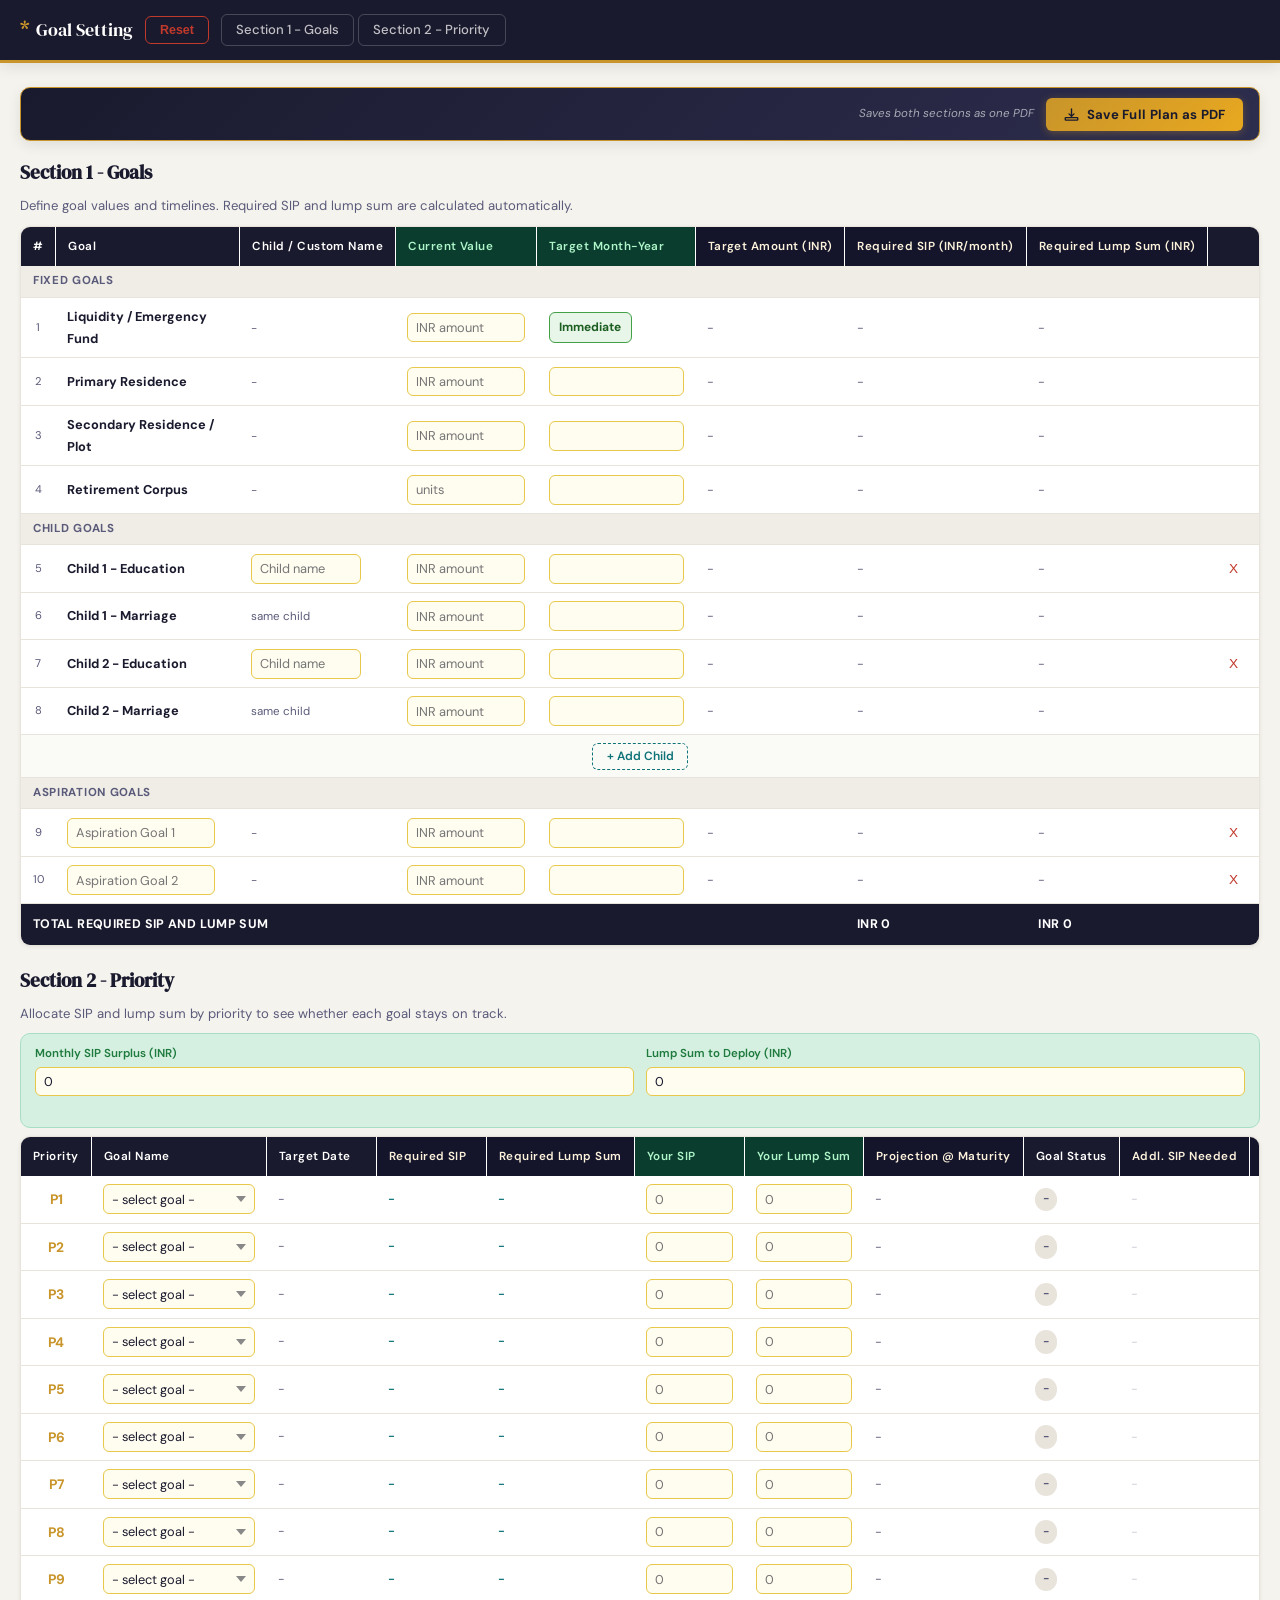
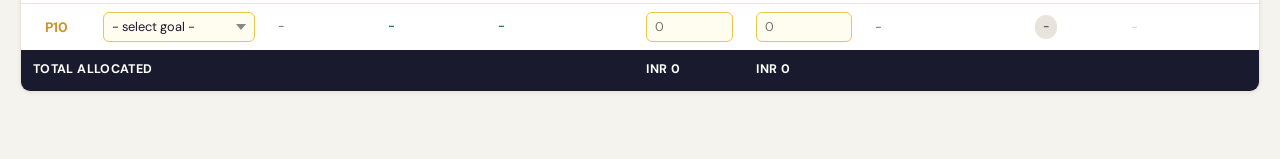
==== index.html @ bda77e6c "combined" ====
﻿<!DOCTYPE html>
<html lang="en">

<head>
    <meta charset="UTF-8" />
    <meta name="viewport" content="width=device-width,initial-scale=1.0,viewport-fit=cover" />
    <title>Goal Setting - Combined</title>
    <link rel="preconnect" href="https://fonts.googleapis.com" />
    <link
        href="https://fonts.googleapis.com/css2?family=DM+Serif+Display:ital@0;1&family=DM+Sans:opsz,wght@9..40,300;9..40,400;9..40,500;9..40,600&display=swap"
        rel="stylesheet" />
    <style>
        *,
        *::before,
        *::after {
            box-sizing: border-box;
            margin: 0;
            padding: 0
        }

        :root {
            --ink: #1a1a2e;
            --ink-lt: #5a5a7a;
            --paper: #f5f3ee;
            --cream: #e8e4db;
            --gold: #c9952a;
            --gold-lt: #fdf3dc;
            --teal: #0d7377;
            --teal-lt: #d0eced;
            --rose: #c0392b;
            --rose-lt: #fde8e6;
            --green: #1e7a3d;
            --green-lt: #d5f0e1;
            --amber: #b8760a;
            --amber-lt: #fef0dc;
            --yin: #fffcf0;
            --ybd: #e8c84a;
            --r: 6px;
            --rm: 10px;
            --s1: 0 1px 4px rgba(0, 0, 0, .07);
            --s2: 0 4px 14px rgba(0, 0, 0, .09);
            --s3: 0 8px 28px rgba(0, 0, 0, .12);
            --fd: 'DM Serif Display', Georgia, serif;
            --fb: 'DM Sans', system-ui, sans-serif;
            --tr: .16s ease;
            --hdr-h: 60px;
            --safe-bottom: env(safe-area-inset-bottom, 0px);
        }

        html {
            font-size: 16px;
            scroll-behavior: smooth;
            -webkit-text-size-adjust: 100%
        }

        body {
            font-family: var(--fb);
            background: var(--paper);
            color: var(--ink);
            min-height: 100vh;
            line-height: 1.6;
            overflow-x: hidden
        }

        .hdr {
            position: sticky;
            top: 0;
            z-index: 200;
            background: var(--ink);
            border-bottom: 3px solid var(--gold);
            box-shadow: var(--s2)
        }

        .hdr-in {
            max-width: 1400px;
            margin: 0 auto;
            padding: 0 1.25rem;
            display: flex;
            align-items: center;
            gap: .75rem;
            min-height: var(--hdr-h);
            flex-wrap: nowrap
        }

        .logo {
            display: flex;
            align-items: center;
            gap: .4rem;
            color: #fff;
            font-family: var(--fd);
            font-size: 1.1rem;
            white-space: nowrap;
            flex-shrink: 0
        }

        .logo-ic {
            color: var(--gold);
            font-size: 1.4rem
        }

        .hdr-top {
            display: contents
        }

        .tab-nav {
            display: flex;
            gap: .22rem;
            flex: 1;
            min-width: 0
        }

        .tbtn {
            background: transparent;
            border: 1.5px solid rgba(255, 255, 255, .2);
            color: rgba(255, 255, 255, .72);
            padding: .38rem .9rem;
            border-radius: var(--r);
            cursor: pointer;
            font-family: var(--fb);
            font-size: .82rem;
            font-weight: 500;
            transition: var(--tr);
            white-space: nowrap;
            line-height: 1.3;
            text-decoration: none;
            display: inline-block
        }

        .tbtn:hover {
            background: rgba(255, 255, 255, .1);
            color: #fff
        }

        .rst-btn {
            background: transparent;
            border: 1.5px solid var(--rose);
            color: var(--rose);
            padding: .36rem .85rem;
            border-radius: var(--r);
            cursor: pointer;
            font-size: .78rem;
            font-weight: 600;
            transition: var(--tr);
            white-space: nowrap;
            flex-shrink: 0;
            margin-left: auto
        }

        .rst-btn:hover {
            background: var(--rose);
            color: #fff
        }

        .main {
            max-width: 1400px;
            margin: 0 auto;
            padding: 1.5rem 1.25rem calc(3rem + var(--safe-bottom))
        }

        .pdf-bar {
            display: flex;
            align-items: center;
            justify-content: flex-end;
            gap: .75rem;
            padding: .6rem 1rem;
            margin-bottom: 1rem;
            background: linear-gradient(135deg, #1a1a2e 0%, #2d2d4e 100%);
            border-radius: var(--rm);
            border: 1.5px solid var(--gold);
            box-shadow: var(--s2)
        }

        .pdf-tip {
            font-size: .72rem;
            color: rgba(255, 255, 255, .6);
            font-style: italic
        }

        .pdf-btn {
            display: inline-flex;
            align-items: center;
            gap: .5rem;
            background: linear-gradient(135deg, var(--gold) 0%, #e8a820 100%);
            color: var(--ink);
            border: none;
            border-radius: var(--r);
            padding: .5rem 1.1rem;
            font-family: var(--fb);
            font-size: .82rem;
            font-weight: 700;
            cursor: pointer;
            transition: all var(--tr);
            box-shadow: 0 2px 8px rgba(201, 149, 42, .35);
            letter-spacing: .02em;
            white-space: nowrap
        }

        .pdf-btn:hover {
            background: linear-gradient(135deg, #e8a820 0%, var(--gold) 100%);
            box-shadow: 0 4px 14px rgba(201, 149, 42, .5);
            transform: translateY(-1px)
        }

        .pdf-btn:active {
            transform: translateY(0);
            box-shadow: 0 2px 6px rgba(201, 149, 42, .3)
        }

        .pdf-btn svg {
            width: 15px;
            height: 15px;
            flex-shrink: 0
        }

        .section-card {
            margin-bottom: 1.2rem
        }

        .section-title {
            font-family: var(--fd);
            font-size: 1.2rem;
            color: var(--ink);
            margin-bottom: .45rem
        }

        .section-sub {
            font-size: .82rem;
            color: var(--ink-lt);
            margin-bottom: .6rem
        }

        .tscroll-goals,
        .tscroll-pri {
            overflow-x: auto;
            border-radius: var(--rm);
            border: 1.5px solid var(--cream);
            box-shadow: var(--s1);
            background: #fff;
            margin-bottom: .6rem;
            -webkit-overflow-scrolling: touch
        }

        .tscroll-goals {
            display: flex;
            flex-direction: column;
            overflow-y: auto;
            max-height: calc(100vh - var(--hdr-h) - 120px)
        }

        .tscroll-goals table {
            flex: 1
        }

        .tscroll-goals tfoot {
            position: sticky;
            bottom: 0;
            z-index: 9;
            background: var(--ink) !important
        }

        table {
            width: 100%;
            border-collapse: collapse;
            font-size: .82rem
        }

        .goals-tbl {
            min-width: 900px
        }

        .pri-tbl {
            min-width: 1050px
        }

        thead th {
            background: var(--ink);
            color: #fff;
            padding: .65rem .75rem;
            text-align: left;
            font-weight: 600;
            font-size: .73rem;
            letter-spacing: .04em;
            white-space: nowrap;
            border-right: 1px solid rgba(255, 255, 255, .1);
            position: sticky;
            top: 0;
            z-index: 10
        }

        thead th:last-child {
            border-right: none
        }

        thead th.th-calc {
            background: #14142a;
            color: #fdf3dc
        }

        thead th.th-user {
            background: #0a3d2e;
            color: #aef5c9
        }

        tbody tr {
            border-bottom: 1px solid var(--cream);
            transition: background var(--tr)
        }

        tbody tr:hover {
            background: #fafaf7
        }

        tbody tr:last-child {
            border-bottom: none
        }

        tbody td {
            padding: .52rem .72rem;
            vertical-align: middle
        }

        .tot-row {
            background: var(--ink) !important
        }

        .tot-row td {
            color: #fff !important;
            font-weight: 700;
            font-size: .78rem;
            letter-spacing: .03em;
            padding: .65rem .75rem
        }

        .tot-val {
            color: var(--gold) !important;
            font-size: .88rem
        }

        .grp-row td {
            background: #f0ede6;
            font-size: .72rem;
            font-weight: 700;
            color: var(--ink-lt);
            letter-spacing: .06em;
            text-transform: uppercase;
            padding: .38rem .75rem;
            border-bottom: 1px solid var(--cream)
        }

        .add-row-cell {
            text-align: center;
            padding: .45rem .75rem !important;
            background: #fafaf7
        }

        .add-row-btn {
            background: transparent;
            border: 1.5px dashed var(--teal);
            color: var(--teal);
            padding: .28rem .85rem;
            border-radius: var(--r);
            cursor: pointer;
            font-family: var(--fb);
            font-size: .75rem;
            font-weight: 600;
            transition: var(--tr);
            white-space: nowrap
        }

        .add-row-btn:hover {
            background: var(--teal-lt);
            border-style: solid
        }

        .del-btn {
            background: transparent;
            border: none;
            color: var(--rose);
            cursor: pointer;
            font-size: .85rem;
            padding: .18rem .35rem;
            border-radius: 3px;
            transition: var(--tr);
            line-height: 1;
            min-width: 28px;
            min-height: 28px;
            display: inline-flex;
            align-items: center;
            justify-content: center
        }

        .del-btn:hover {
            background: var(--rose-lt)
        }

        .ti {
            border: 1.5px solid var(--ybd);
            background: var(--yin);
            border-radius: var(--r);
            padding: .34rem .5rem;
            font-family: var(--fb);
            font-size: .8rem;
            color: var(--ink);
            width: 100%;
            transition: border-color var(--tr);
            display: block;
            -webkit-appearance: none;
            appearance: none
        }

        .ti:focus {
            outline: none;
            border-color: var(--gold);
            box-shadow: 0 0 0 2px rgba(201, 149, 42, .18)
        }

        select.ti {
            cursor: pointer;
            background-image: url("data:image/svg+xml,%3Csvg xmlns='http://www.w3.org/2000/svg' width='10' height='6'%3E%3Cpath d='M0 0l5 6 5-6z' fill='%23888'/%3E%3C/svg%3E");
            background-repeat: no-repeat;
            background-position: right 8px center;
            padding-right: 22px
        }

        .ti.no-surplus {
            border-color: #e07030 !important;
            background: #fff7f0 !important
        }

        .cv {
            font-weight: 700;
            color: var(--teal);
            font-size: .84rem
        }

        .cv small {
            color: var(--ink-lt);
            font-weight: 400;
            font-size: .7rem;
            display: block
        }

        .cz {
            color: var(--ink-lt);
            font-size: .78rem
        }

        .cv-hint {
            font-size: .71rem;
            color: var(--teal);
            font-weight: 600;
            display: block;
            margin-top: .18rem;
            line-height: 1.3
        }

        .warn-cell {
            color: var(--amber);
            font-size: .73rem;
            font-style: italic
        }

        .bdg {
            display: inline-flex;
            align-items: center;
            padding: .18rem .5rem;
            border-radius: 999px;
            font-size: .7rem;
            font-weight: 700;
            white-space: nowrap
        }

        .bdg-on {
            background: var(--green-lt);
            color: var(--green)
        }

        .bdg-off {
            background: var(--amber-lt);
            color: var(--amber)
        }

        .bdg-na {
            background: var(--cream);
            color: var(--ink-lt)
        }

        .surp {
            display: flex;
            flex-direction: row;
            flex-wrap: nowrap;
            gap: .75rem;
            padding: .65rem .9rem;
            background: var(--green-lt);
            border-radius: var(--rm);
            border: 1.5px solid #a8dfc4;
            align-items: flex-end;
            margin-bottom: .5rem;
            width: 100%
        }

        .surp-it {
            display: flex;
            flex-direction: column;
            gap: .22rem;
            flex: 1;
            min-width: 0
        }

        .surp-it label {
            font-size: .72rem;
            font-weight: 600;
            color: var(--green);
            white-space: nowrap;
            overflow: hidden;
            text-overflow: ellipsis
        }

        .surp-it .si {
            border: 1.5px solid var(--ybd);
            background: var(--yin);
            border-radius: var(--r);
            padding: .32rem .48rem;
            font-family: var(--fb);
            font-size: .8rem;
            color: var(--ink);
            width: 100%;
            transition: border-color var(--tr)
        }

        .surp-it .si:focus {
            outline: none;
            border-color: var(--gold);
            box-shadow: 0 0 0 2px rgba(201, 149, 42, .18)
        }

        .surp-words {
            font-size: .68rem;
            color: var(--teal);
            font-weight: 600;
            margin-top: .15rem;
            min-height: .9rem;
            line-height: 1.3
        }

        .surp-warning {
            display: none;
            padding: .65rem 1rem;
            border-radius: var(--r);
            font-size: .78rem;
            font-weight: 500;
            margin-top: .5rem;
            margin-bottom: .5rem;
            line-height: 1.6;
            border: 1.5px solid
        }

        .surp-warning.visible {
            display: flex;
            align-items: flex-start;
            gap: .6rem
        }

        .surp-warning .warn-icon {
            font-size: 1.05rem;
            flex-shrink: 0;
            margin-top: .1rem
        }

        .surp-warning .warn-lines {
            display: flex;
            flex-direction: column;
            gap: .18rem
        }

        .scroll-hint {
            display: none;
            font-size: .7rem;
            color: var(--ink-lt);
            text-align: right;
            margin-bottom: .25rem;
            padding-right: .25rem
        }

        .mobile-cards {
            display: none;
            margin-top: .5rem
        }

        .mc {
            background: #fff;
            border: 1.5px solid var(--cream);
            border-radius: var(--rm);
            margin-bottom: .65rem;
            overflow: hidden;
            box-shadow: var(--s1)
        }

        .mc-hdr {
            background: var(--ink);
            color: #fff;
            padding: .45rem .75rem;
            display: flex;
            align-items: center;
            justify-content: space-between;
            gap: .5rem
        }

        .mc-p {
            color: var(--gold);
            font-weight: 700;
            font-size: .82rem
        }

        .mc-goal {
            font-size: .78rem;
            font-weight: 500;
            flex: 1;
            white-space: nowrap;
            overflow: hidden;
            text-overflow: ellipsis
        }

        .mc-body {
            padding: .55rem .75rem;
            display: grid;
            grid-template-columns: 1fr 1fr;
            gap: .3rem .5rem
        }

        .mc-label {
            font-size: .65rem;
            color: var(--ink-lt);
            font-weight: 600;
            text-transform: uppercase;
            letter-spacing: .04em;
            align-self: center
        }

        .mc-val {
            font-size: .75rem;
            color: var(--ink);
            font-weight: 500;
            align-self: center
        }

        .mc-val.teal {
            color: var(--teal);
            font-weight: 700
        }

        .mc-val.rose {
            color: var(--rose);
            font-weight: 700
        }

        .mc-sel {
            width: 100%;
            grid-column: 1/-1;
            margin-bottom: .2rem
        }

        .mc-inp-row {
            grid-column: 1/-1;
            display: grid;
            grid-template-columns: 1fr 1fr;
            gap: .4rem;
            margin: .2rem 0
        }

        .mc-inp-label {
            font-size: .65rem;
            color: var(--green);
            font-weight: 700;
            margin-bottom: .15rem
        }

        .toast {
            position: fixed;
            bottom: calc(1.5rem + var(--safe-bottom));
            left: 50%;
            transform: translateX(-50%) translateY(80px);
            background: var(--ink);
            color: #fff;
            padding: .62rem 1.4rem;
            border-radius: 999px;
            font-size: .8rem;
            font-weight: 500;
            opacity: 0;
            transition: all .3s cubic-bezier(.34, 1.56, .64, 1);
            z-index: 9999;
            white-space: nowrap;
            box-shadow: var(--s3);
            pointer-events: none;
            max-width: 90vw;
            text-align: center
        }

        .toast.show {
            opacity: 1;
            transform: translateX(-50%) translateY(0)
        }

        @media(max-width:1023px) {
            :root {
                --hdr-h: 56px
            }

            .hdr-in {
                gap: .5rem;
                padding: 0 .9rem
            }

            .tbtn {
                padding: .34rem .65rem;
                font-size: .78rem
            }

            .tscroll-goals {
                max-height: calc(100vh - var(--hdr-h) - 10px)
            }
        }

        @media(max-width:767px) {
            .hdr-in {
                flex-direction: column;
                padding: .5rem .85rem .52rem;
                gap: .38rem;
                align-items: stretch;
                min-height: auto
            }

            .hdr-top {
                display: flex;
                width: 100%;
                align-items: center;
                justify-content: space-between;
                gap: .5rem
            }

            .rst-btn {
                margin-left: 0;
                font-size: .72rem;
                padding: .32rem .7rem
            }

            .logo {
                font-size: 1rem
            }

            .tab-nav {
                width: 100%;
                display: grid;
                grid-template-columns: 1fr 1fr;
                gap: .18rem
            }

            .tbtn {
                text-align: center;
                font-size: .76rem;
                padding: .4rem .3rem;
                width: 100%;
                white-space: normal;
                line-height: 1.2
            }

            .main {
                padding: .85rem .65rem calc(2.5rem + var(--safe-bottom))
            }

            .scroll-hint {
                display: block
            }

            table {
                font-size: .74rem
            }

            thead th {
                padding: .48rem .42rem;
                font-size: .65rem
            }

            tbody td {
                padding: .42rem .44rem
            }

            .ti {
                font-size: .74rem;
                padding: .3rem .4rem
            }

            .tot-row td {
                font-size: .72rem;
                padding: .55rem .44rem
            }

            .pdf-bar {
                flex-direction: column;
                align-items: flex-start;
                gap: .4rem
            }

            .pdf-btn {
                width: 100%;
                justify-content: center
            }

            .surp {
                gap: .5rem;
                padding: .5rem .65rem
            }

            .surp-it label {
                font-size: .65rem
            }

            .surp-it .si {
                font-size: .75rem;
                padding: .28rem .4rem
            }

            .tscroll-pri {
                display: none
            }

            .mobile-cards {
                display: block
            }
        }

        @media(max-width:480px) {
            .tbtn {
                font-size: .7rem;
                padding: .38rem .2rem
            }

            .logo {
                font-size: .92rem
            }

            .logo-ic {
                font-size: 1.2rem
            }
        }

        @media print {
            @page {
                size: A3 landscape;
                margin: 8mm 6mm
            }

            .hdr,
            .pdf-bar,
            .rst-btn,
            .scroll-hint,
            .add-row-cell,
            .del-btn,
            .mobile-cards {
                display: none !important
            }

            body {
                background: #fff !important;
                font-size: 8pt;
                -webkit-print-color-adjust: exact;
                print-color-adjust: exact
            }

            .main {
                padding: 0;
                max-width: none
            }

            .section-card {
                break-inside: avoid-page;
                margin-bottom: 5mm
            }

            .tscroll-goals,
            .tscroll-pri {
                overflow: visible !important;
                max-height: none !important;
                border: 1pt solid #e8e4db !important;
                border-radius: 4pt !important;
                box-shadow: none !important
            }

            table {
                font-size: 7.5pt;
                width: 100%;
                border-collapse: collapse
            }

            .goals-tbl,
            .pri-tbl {
                min-width: 0 !important;
                width: 100%
            }

            thead th {
                background: #1a1a2e !important;
                color: #fff !important;
                padding: 2.5mm 2mm;
                font-size: 6.5pt;
                letter-spacing: .03em;
                white-space: normal;
                word-break: break-word;
                border-right: .5pt solid rgba(255, 255, 255, .15) !important
            }

            thead th.th-calc {
                background: #14142a !important;
                color: #fdf3dc !important
            }

            thead th.th-user {
                background: #0a3d2e !important;
                color: #aef5c9 !important
            }

            tbody td {
                padding: 2mm 2mm;
                font-size: 7.5pt
            }

            .tot-row td {
                background: #1a1a2e !important;
                color: #fff !important;
                font-weight: 700;
                font-size: 7.5pt;
                padding: 2.5mm 2mm
            }

            .tot-val {
                color: #c9952a !important;
                font-size: 8pt !important
            }

            .ti,
            .si {
                border: none !important;
                background: transparent !important;
                padding: 0 !important;
                font-size: 7.5pt !important;
                width: auto !important;
                max-width: none !important;
                box-shadow: none !important;
                -webkit-appearance: none !important;
                appearance: none !important;
                background-image: none !important
            }

            .grp-row td {
                background: #f0ede6 !important;
                font-size: 7pt;
                font-weight: 700;
                color: #5a5a7a !important;
                letter-spacing: .05em;
                text-transform: uppercase;
                padding: 2mm 2mm
            }

            .surp {
                display: flex !important;
                gap: 8mm;
                padding: 3mm 4mm;
                margin-bottom: 4mm;
                background: #d5f0e1 !important;
                border: 1pt solid #a8dfc4 !important;
                border-radius: 4pt
            }

            .surp-it .si {
                border: 1pt solid #e8c84a !important;
                background: #fffcf0 !important;
                border-radius: 3pt;
                padding: 1.5mm 2mm !important
            }

            .surp-warning {
                display: none !important
            }

            .imm-unlock {
                display: none !important
            }

            thead {
                display: table-header-group
            }

            tfoot {
                display: table-footer-group
            }
        }

        @media print {
            .tscroll-pri {
                display: block !important
            }

            .mobile-cards {
                display: none !important
            }
        }
    </style>
</head>

<body>
    <header class="hdr">
        <div class="hdr-in">
            <div class="hdr-top">
                <div class="logo"><span class="logo-ic">*</span><span>Goal Setting</span></div><button class="rst-btn"
                    id="resetBtn">Reset</button>
            </div>
            <nav class="tab-nav"><a class="tbtn" href="#section1">Section 1 - Goals</a><a class="tbtn"
                    href="#section2">Section 2 - Priority</a></nav>
        </div>
    </header>
    <main class="main">
        <div class="pdf-bar"><span class="pdf-tip">Saves both sections as one PDF</span><button class="pdf-btn"
                id="savePdfBtn"><svg viewBox="0 0 24 24" fill="none" stroke="currentColor" stroke-width="2.2"
                    stroke-linecap="round" stroke-linejoin="round">
                    <path d="M12 15V3m0 12-4-4m4 4 4-4" />
                    <rect x="2" y="17" width="20" height="4" rx="1" />
                </svg>Save Full Plan as PDF</button></div>
        <section id="section1" class="section-card">
            <h2 class="section-title">Section 1 - Goals</h2>
            <p class="section-sub">Define goal values and timelines. Required SIP and lump sum are calculated
                automatically.</p>
            <p class="scroll-hint">Scroll horizontally for full table</p>
            <div class="tscroll-goals">
                <table class="goals-tbl">
                    <thead>
                        <tr>
                            <th style="width:28px">#</th>
                            <th>Goal</th>
                            <th style="min-width:110px">Child / Custom Name</th>
                            <th class="th-user" style="min-width:130px">Current Value</th>
                            <th class="th-user" style="min-width:135px">Target Month-Year</th>
                            <th class="th-calc">Target Amount (INR)</th>
                            <th class="th-calc">Required SIP (INR/month)</th>
                            <th class="th-calc">Required Lump Sum (INR)</th>
                            <th style="width:36px"></th>
                        </tr>
                    </thead>
                    <tbody id="goalsBody"></tbody>
                    <tfoot>
                        <tr class="tot-row">
                            <td colspan="5">TOTAL REQUIRED SIP AND LUMP SUM</td>
                            <td></td>
                            <td id="totalSIP" class="tot-val">INR 0</td>
                            <td id="totalLM" class="tot-val">INR 0</td>
                            <td></td>
                        </tr>
                    </tfoot>
                </table>
            </div>
        </section>
        <section id="section2" class="section-card">
            <h2 class="section-title">Section 2 - Priority</h2>
            <p class="section-sub">Allocate SIP and lump sum by priority to see whether each goal stays on track.</p>
            <div class="surp">
                <div class="surp-it"><label>Monthly SIP Surplus (INR)</label><input type="number" id="sipSurplus"
                        class="si" value="0" min="0" step="any" inputmode="numeric" placeholder="0" />
                    <div class="surp-words" id="sipWords"></div>
                </div>
                <div class="surp-it"><label>Lump Sum to Deploy (INR)</label><input type="number" id="lmSurplus"
                        class="si" value="0" min="0" step="any" inputmode="numeric" placeholder="0" />
                    <div class="surp-words" id="lmWords"></div>
                </div>
            </div>
            <div class="surp-warning" id="surpWarning"><span class="warn-icon" id="surpWarnIcon">!</span>
                <div class="warn-lines" id="surpWarningText"></div>
            </div>
            <p class="scroll-hint">Scroll horizontally for full table</p>
            <div class="tscroll-pri">
                <table class="pri-tbl">
                    <thead>
                        <tr>
                            <th style="width:60px;text-align:center">Priority</th>
                            <th style="min-width:175px">Goal Name</th>
                            <th style="min-width:110px">Target Date</th>
                            <th class="th-calc" style="min-width:110px">Required SIP</th>
                            <th class="th-calc" style="min-width:110px">Required Lump Sum</th>
                            <th class="th-user" style="min-width:110px">Your SIP</th>
                            <th class="th-user" style="min-width:110px">Your Lump Sum</th>
                            <th class="th-calc" style="min-width:140px">Projection @ Maturity</th>
                            <th style="min-width:80px">Goal Status</th>
                            <th class="th-calc" style="min-width:110px">Addl. SIP Needed</th>
                            <th class="th-calc" style="min-width:110px">Addl. Lump Sum Needed</th>
                        </tr>
                    </thead>
                    <tbody id="priorityBody"></tbody>
                    <tfoot>
                        <tr class="tot-row">
                            <td colspan="5">TOTAL ALLOCATED</td>
                            <td id="allocSIP" class="tot-val">INR 0</td>
                            <td id="allocLM" class="tot-val">INR 0</td>
                            <td colspan="4"></td>
                        </tr>
                    </tfoot>
                </table>
            </div>
            <div class="mobile-cards" id="mobileCards"></div>
        </section>
    </main>
    <div class="toast" id="toast"></div>
    <script>
        const DEF_S = { inflation: 6, r1: 5, r2: 8, r3: 9, r4: 11, r5: 10, retMult: 100000, retRate: 6 };
        const FIXED_GOALS = [{ id: 'liquidity', label: 'Liquidity / Emergency Fund', isRet: false }, { id: 'primary', label: 'Primary Residence', isRet: false }, { id: 'secondary', label: 'Secondary Residence / Plot', isRet: false }, { id: 'retirement', label: 'Retirement Corpus', isRet: true }];
        const LS_KEY = 'finsc_v5';
        function defState() { return { s: { ...DEF_S }, fixedGoals: FIXED_GOALS.map((g, i) => ({ val: '', date: i === 0 ? 'Immediate' : '', name: '' })), childGoals: [{ childName: '', eduVal: '', eduDate: '', marryVal: '', marryDate: '' }, { childName: '', eduVal: '', eduDate: '', marryVal: '', marryDate: '' }], aspirationGoals: [{ name: '', val: '', date: '' }, { name: '', val: '', date: '' }, { name: '', val: '', date: '' }], pris: Array.from({ length: 10 }, () => ({ gid: '', sip: '', lm: '' })), sipSurplus: 0, lmSurplus: 0 }; }
        let ST = loadST();
        function loadST() { try { const raw = localStorage.getItem(LS_KEY); if (!raw) return defState(); const sv = JSON.parse(raw); const d = defState(); return { s: { ...d.s, ...(sv.s || {}) }, fixedGoals: d.fixedGoals.map((g, i) => { const merged = { ...g, ...(sv.fixedGoals?.[i] || {}) }; if (i === 0) merged.date = 'Immediate'; return merged; }), childGoals: (sv.childGoals && sv.childGoals.length) ? sv.childGoals.map(c => ({ childName: '', eduVal: '', eduDate: '', marryVal: '', marryDate: '', ...c })) : d.childGoals, aspirationGoals: (sv.aspirationGoals && sv.aspirationGoals.length) ? sv.aspirationGoals.map(a => ({ name: '', val: '', date: '', ...a })) : d.aspirationGoals, pris: sv.pris && sv.pris.length ? sv.pris.map(p => ({ gid: '', sip: '', lm: '', ...p })) : d.pris, sipSurplus: sv.sipSurplus || 0, lmSurplus: sv.lmSurplus || 0 }; } catch { return defState(); } }
        function saveST() { localStorage.setItem(LS_KEY, JSON.stringify(ST)); }
        const ones = ['', 'One', 'Two', 'Three', 'Four', 'Five', 'Six', 'Seven', 'Eight', 'Nine', 'Ten', 'Eleven', 'Twelve', 'Thirteen', 'Fourteen', 'Fifteen', 'Sixteen', 'Seventeen', 'Eighteen', 'Nineteen'];
        const tens = ['', '', 'Twenty', 'Thirty', 'Forty', 'Fifty', 'Sixty', 'Seventy', 'Eighty', 'Ninety'];
        function numToWordsIndian(n) { n = Math.floor(n); if (!n || n < 0) return ''; if (n === 0) return 'Zero'; function below100(num) { if (num < 20) return ones[num]; return tens[Math.floor(num / 10)] + (num % 10 ? ' ' + ones[num % 10] : ''); } function below1000(num) { if (num < 100) return below100(num); return ones[Math.floor(num / 100)] + ' Hundred' + (num % 100 ? ' ' + below100(num % 100) : ''); } let result = ''; const cr = Math.floor(n / 1e7); n %= 1e7; const lac = Math.floor(n / 1e5); n %= 1e5; const th = Math.floor(n / 1e3); n %= 1e3; const rem = n; if (cr) result += below1000(cr) + ' Crore '; if (lac) result += below100(lac) + ' Lakh '; if (th) result += below1000(th) + ' Thousand '; if (rem) result += below1000(rem); return result.trim(); }
        function amountWords(val) { const num = parseFloat(val) || 0; if (!num) return ''; let shortTag = ''; if (num >= 1e7) shortTag = 'INR ' + (num / 1e7).toFixed(2) + ' Cr'; else if (num >= 1e5) shortTag = 'INR ' + (num / 1e5).toFixed(2) + ' L'; const words = numToWordsIndian(num); return words ? (shortTag ? shortTag + ' - ' + words : words) : ''; }
        function updateWordsDisplay(inputId, displayId) { const val = document.getElementById(inputId).value; document.getElementById(displayId).textContent = amountWords(val); }
        function parseMonths(raw) { if (!raw || !raw.trim()) return 1; const s = raw.trim(); if (s.toLowerCase() === 'immediate') return 1; const MN = ['jan', 'feb', 'mar', 'apr', 'may', 'jun', 'jul', 'aug', 'sep', 'oct', 'nov', 'dec']; const today = new Date(); today.setDate(1); today.setHours(0, 0, 0, 0); const m1 = s.match(/^([A-Za-z]{3})-(\d{4})$/); if (m1) { const mo = MN.indexOf(m1[1].toLowerCase()); if (mo === -1) return 0; const t = new Date(+m1[2], mo, 1); return Math.max(1, (t.getFullYear() - today.getFullYear()) * 12 + (t.getMonth() - today.getMonth())); } const m2 = s.match(/^(\d{1,2})\/(\d{4})$/); if (m2) { const t = new Date(+m2[2], +m2[1] - 1, 1); return Math.max(1, (t.getFullYear() - today.getFullYear()) * 12 + (t.getMonth() - today.getMonth())); } const m3 = s.match(/^(\d{4})-(\d{1,2})$/); if (m3) { const t = new Date(+m3[1], +m3[2] - 1, 1); return Math.max(1, (t.getFullYear() - today.getFullYear()) * 12 + (t.getMonth() - today.getMonth())); } return 0; }
        function rRate(mo, s) { if (!mo) return 0; if (mo <= 12) return s.r1 / 100; if (mo <= 24) return s.r2 / 100; if (mo <= 36) return s.r3 / 100; if (mo <= 120) return s.r4 / 100; return s.r5 / 100; }
        function FV(r, n, pmt, pv) { if (!r) return -(pv + pmt * n); const f = Math.pow(1 + r, n); return -(pv * f + pmt * ((f - 1) / r)); }
        function PMT(r, n, pv, fv) { fv = fv || 0; if (!r) return -(pv + fv) / n; const f = Math.pow(1 + r, n); return -(pv * f + fv) / ((f - 1) / r); }
        function PV(r, n, pmt, fv) { fv = fv || 0; if (!r) return -(fv + pmt * n); const f = Math.pow(1 + r, n); return -(fv + pmt * ((f - 1) / r)) / f; }
        function r500(v) { return Math.max(1000, Math.round(v / 500) * 500); }
        function computeGoal(val, date, isRet, s) { const mo = parseMonths(date); const v = parseFloat(val) || 0; let target = null; if (mo > 0 && v > 0) { if (isRet) { const mn = v * s.retMult; const fn = FV(s.inflation / 100 / 12, mo, 0, -mn); target = (fn * 12) / (s.retRate / 100); } else { target = FV(s.inflation / 100 / 12, mo, 0, -v); } } const rt = rRate(mo, s); const rSIP = (target && mo > 0) ? r500(-PMT(rt / 12, mo, 0, target)) : null; const rLM = (target && mo > 0) ? r500(-PV(rt / 12, mo, 0, target)) : null; return { mo, target, rSIP, rLM, rt }; }
        function formatValueShort(v) { const num = parseFloat(v) || 0; if (!num) return ''; if (num >= 1e7) return (num / 1e7).toFixed(2) + ' Cr'; if (num >= 1e5) return (num / 1e5).toFixed(2) + ' L'; if (num >= 1e3) return (num / 1e3).toFixed(1) + 'k'; return ''; }
        function inr(v, d = 0) { if (v === null || v === undefined || isNaN(v)) return '-'; return 'INR ' + Number(v).toLocaleString('en-IN', { maximumFractionDigits: d, minimumFractionDigits: d }); }
        function inrSh(v) { if (!v || isNaN(v) || v === 0) return '-'; if (v >= 1e7) return 'INR ' + (v / 1e7).toFixed(2) + ' Cr'; if (v >= 1e5) return 'INR ' + (v / 1e5).toFixed(2) + ' L'; return inr(v); }
        function esc(s) { return String(s || '').replace(/&/g, '&amp;').replace(/</g, '&lt;').replace(/>/g, '&gt;').replace(/\"/g, '&quot;'); }
        function buildHint(val, isRet, s) { const v = parseFloat(val) || 0; if (!v) return ''; if (isRet) return v + ' unit' + (v !== 1 ? 's' : '') + ' = INR ' + (v * s.retMult / 1e5).toFixed(2) + 'L/mo'; return formatValueShort(val) || ''; }
        function makeGroupHeader(label, colspan) { const tr = document.createElement('tr'); tr.className = 'grp-row'; tr.innerHTML = '<td colspan="' + colspan + '">' + label + '</td>'; return tr; }
        function makeAddRow(section, btnLabel) { const tr = document.createElement('tr'); tr.innerHTML = '<td colspan="9" class="add-row-cell"><button class="add-row-btn" data-addsection="' + section + '">' + btnLabel + '</button></td>'; return tr; }
        function updateCalcCells() { const s = ST.s; let tSIP = 0, tLM = 0; const rows = document.querySelectorAll('#goalsBody tr[data-gid]'); rows.forEach(tr => { const gid = tr.dataset.gid; if (!gid) return; let val = '', date = '', isRet = false; if (['liquidity', 'primary', 'secondary', 'retirement'].includes(gid)) { const fi = FIXED_GOALS.findIndex(g => g.id === gid); if (fi >= 0) { val = ST.fixedGoals[fi].val; date = (fi === 0) ? 'Immediate' : ST.fixedGoals[fi].date; isRet = FIXED_GOALS[fi].isRet; } } else if (gid.match(/^child(\d+)_edu$/)) { const ci = parseInt(gid.match(/^child(\d+)/)[1], 10); if (ST.childGoals[ci]) { val = ST.childGoals[ci].eduVal; date = ST.childGoals[ci].eduDate; } } else if (gid.match(/^child(\d+)_marry$/)) { const ci = parseInt(gid.match(/^child(\d+)/)[1], 10); if (ST.childGoals[ci]) { val = ST.childGoals[ci].marryVal; date = ST.childGoals[ci].marryDate; } } else if (gid.match(/^asp(\d+)$/)) { const ai = parseInt(gid.match(/^asp(\d+)/)[1], 10); if (ST.aspirationGoals[ai]) { val = ST.aspirationGoals[ai].val; date = ST.aspirationGoals[ai].date; } } const out = computeGoal(val, date, isRet, s); if (out.rSIP) tSIP += out.rSIP; if (out.rLM) tLM += out.rLM; const tds = tr.querySelectorAll('td'); if (tds.length < 8) return; if (!val) tds[5].innerHTML = '<span class="cz">-</span>'; else if (!out.target) tds[5].innerHTML = '<span class="warn-cell">Enter valid date</span>'; else tds[5].innerHTML = '<span class="cv">' + inr(out.target) + '</span>'; tds[6].innerHTML = out.rSIP ? '<span class="cv">' + inr(out.rSIP) + '</span>' : '<span class="cz">-</span>'; tds[7].innerHTML = out.rLM ? '<span class="cv">' + inr(out.rLM) + '</span>' : '<span class="cz">-</span>'; const valTd = tds[3]; let hintEl = valTd.querySelector('.cv-hint'); const hintText = buildHint(val, isRet, s); if (hintText) { if (!hintEl) { hintEl = document.createElement('small'); hintEl.className = 'cv-hint'; valTd.appendChild(hintEl); } hintEl.textContent = hintText; } else if (hintEl) hintEl.remove(); if (gid.match(/^child(\d+)_(edu|marry)$/)) { const ci = parseInt(gid.match(/^child(\d+)/)[1], 10); const type = gid.includes('_edu') ? 'Education' : 'Marriage'; const childLabel = (ST.childGoals[ci] && ST.childGoals[ci].childName) || ('Child ' + (ci + 1)); tds[1].innerHTML = '<strong style="font-size:.8rem">' + esc(childLabel) + ' - ' + type + '</strong>'; } }); document.getElementById('totalSIP').textContent = inr(tSIP); document.getElementById('totalLM').textContent = inr(tLM); }
        function buildGoals() { const s = ST.s; const tbody = document.getElementById('goalsBody'); tbody.innerHTML = ''; const frag = document.createDocumentFragment(); let rowNum = 0; let tSIP = 0, tLM = 0; function calcCells(val, date, isRet) { const out = computeGoal(val, date, isRet, s); if (out.rSIP) tSIP += out.rSIP; if (out.rLM) tLM += out.rLM; const tgtHtml = !val ? '<span class="cz">-</span>' : (!out.target ? '<span class="warn-cell">Enter valid date</span>' : '<span class="cv">' + inr(out.target) + '</span>'); const sipHtml = out.rSIP ? '<span class="cv">' + inr(out.rSIP) + '</span>' : '<span class="cz">-</span>'; const lmHtml = out.rLM ? '<span class="cv">' + inr(out.rLM) + '</span>' : '<span class="cz">-</span>'; return { tgtHtml, sipHtml, lmHtml }; } function hintHtml(val, isRet) { const h = buildHint(val, isRet, s); return h ? '<small class="cv-hint">' + esc(h) + '</small>' : ''; } frag.appendChild(makeGroupHeader('Fixed Goals', 9)); FIXED_GOALS.forEach((tmpl, i) => { rowNum++; const g = ST.fixedGoals[i]; const out = calcCells(g.val, g.date, tmpl.isRet); const tr = document.createElement('tr'); tr.dataset.gid = tmpl.id; const dateCell = (i === 0) ? '<span style="display:inline-flex;align-items:center;gap:.35rem;background:#e8f5e9;border:1.5px solid #43a047;border-radius:6px;padding:.28rem .6rem;font-size:.75rem;font-weight:700;color:#1b5e20;white-space:nowrap;">Immediate</span>' : '<input class="ti" data-section="fixed" data-idx="' + i + '" data-field="date" value="' + esc(g.date) + '" style="max-width:138px" autocomplete="off">'; tr.innerHTML = '<td style="color:var(--ink-lt);font-size:.7rem;text-align:center">' + rowNum + '</td><td><strong style="font-size:.8rem">' + esc(tmpl.label) + '</strong></td><td><span style="color:var(--ink-lt);font-size:.72rem">-</span></td><td><input class="ti" data-section="fixed" data-idx="' + i + '" data-field="val" type="number" min="0" step="100" value="' + esc(g.val) + '" placeholder="' + (tmpl.isRet ? 'units' : 'INR amount') + '" style="max-width:120px" autocomplete="off" inputmode="decimal">' + hintHtml(g.val, tmpl.isRet) + '</td><td>' + dateCell + '</td><td>' + out.tgtHtml + '</td><td>' + out.sipHtml + '</td><td>' + out.lmHtml + '</td><td></td>'; frag.appendChild(tr); }); frag.appendChild(makeGroupHeader('Child Goals', 9)); ST.childGoals.forEach((cg, ci) => { const childLabel = cg.childName || ('Child ' + (ci + 1)); const delBtn = '<button class="del-btn" data-section="child" data-idx="' + ci + '" title="Remove child">X</button>'; rowNum++; const e = calcCells(cg.eduVal, cg.eduDate, false); const eduTr = document.createElement('tr'); eduTr.dataset.gid = 'child' + ci + '_edu'; eduTr.innerHTML = '<td style="color:var(--ink-lt);font-size:.7rem;text-align:center">' + rowNum + '</td><td><strong style="font-size:.8rem">' + esc(childLabel) + ' - Education</strong></td><td><input class="ti" data-section="child" data-idx="' + ci + '" data-field="childName" value="' + esc(cg.childName) + '" placeholder="Child name" style="max-width:110px" autocomplete="off"></td><td><input class="ti" data-section="child" data-idx="' + ci + '" data-field="eduVal" type="number" min="0" step="100" value="' + esc(cg.eduVal) + '" placeholder="INR amount" style="max-width:120px" autocomplete="off" inputmode="decimal">' + hintHtml(cg.eduVal, false) + '</td><td><input class="ti" data-section="child" data-idx="' + ci + '" data-field="eduDate" value="' + esc(cg.eduDate) + '" style="max-width:138px" autocomplete="off"></td><td>' + e.tgtHtml + '</td><td>' + e.sipHtml + '</td><td>' + e.lmHtml + '</td><td>' + delBtn + '</td>'; frag.appendChild(eduTr); rowNum++; const m = calcCells(cg.marryVal, cg.marryDate, false); const marTr = document.createElement('tr'); marTr.dataset.gid = 'child' + ci + '_marry'; marTr.innerHTML = '<td style="color:var(--ink-lt);font-size:.7rem;text-align:center">' + rowNum + '</td><td><strong style="font-size:.8rem">' + esc(childLabel) + ' - Marriage</strong></td><td><span style="color:var(--ink-lt);font-size:.72rem">same child</span></td><td><input class="ti" data-section="child" data-idx="' + ci + '" data-field="marryVal" type="number" min="0" step="100" value="' + esc(cg.marryVal) + '" placeholder="INR amount" style="max-width:120px" autocomplete="off" inputmode="decimal">' + hintHtml(cg.marryVal, false) + '</td><td><input class="ti" data-section="child" data-idx="' + ci + '" data-field="marryDate" value="' + esc(cg.marryDate) + '" style="max-width:138px" autocomplete="off"></td><td>' + m.tgtHtml + '</td><td>' + m.sipHtml + '</td><td>' + m.lmHtml + '</td><td></td>'; frag.appendChild(marTr); }); frag.appendChild(makeAddRow('child', '+ Add Child')); frag.appendChild(makeGroupHeader('Aspiration Goals', 9)); ST.aspirationGoals.forEach((ag, ai) => { rowNum++; const out = calcCells(ag.val, ag.date, false); const tr = document.createElement('tr'); tr.dataset.gid = 'asp' + ai; tr.innerHTML = '<td style="color:var(--ink-lt);font-size:.7rem;text-align:center">' + rowNum + '</td><td><input class="ti" data-section="aspiration" data-idx="' + ai + '" data-field="name" value="' + esc(ag.name) + '" placeholder="Aspiration Goal ' + (ai + 1) + '" style="max-width:148px" autocomplete="off"></td><td><span style="color:var(--ink-lt);font-size:.72rem">-</span></td><td><input class="ti" data-section="aspiration" data-idx="' + ai + '" data-field="val" type="number" min="0" step="100" value="' + esc(ag.val) + '" placeholder="INR amount" style="max-width:120px" autocomplete="off" inputmode="decimal">' + hintHtml(ag.val, false) + '</td><td><input class="ti" data-section="aspiration" data-idx="' + ai + '" data-field="date" value="' + esc(ag.date) + '" style="max-width:138px" autocomplete="off"></td><td>' + out.tgtHtml + '</td><td>' + out.sipHtml + '</td><td>' + out.lmHtml + '</td><td><button class="del-btn" data-section="aspiration" data-idx="' + ai + '" title="Remove">X</button></td>'; frag.appendChild(tr); }); frag.appendChild(makeAddRow('aspiration', '+ Add Aspiration Goal')); tbody.appendChild(frag); document.getElementById('totalSIP').textContent = inr(tSIP); document.getElementById('totalLM').textContent = inr(tLM); applyAllDateLocks(); }
        function applyDateLockState(input) { const v = (input.value || '').trim(); const isImm = v.toLowerCase() === 'immediate'; if (isImm) { input.readOnly = true; input.style.background = '#e8f5e9'; input.style.borderColor = '#43a047'; input.style.color = '#1b5e20'; input.style.fontWeight = '700'; input.style.cursor = 'not-allowed'; if (!input.nextElementSibling || !input.nextElementSibling.classList.contains('imm-unlock')) { const btn = document.createElement('button'); btn.type = 'button'; btn.className = 'imm-unlock'; btn.textContent = 'X'; btn.style.cssText = 'margin-left:4px;background:none;border:1px solid #43a047;color:#1b5e20;border-radius:4px;cursor:pointer;font-size:.7rem;padding:2px 6px;vertical-align:middle;line-height:1;'; btn.addEventListener('click', () => { input.readOnly = false; input.value = ''; input.style.cssText = ''; btn.remove(); input.dispatchEvent(new Event('input', { bubbles: true })); input.focus(); }); input.after(btn); } } else { input.readOnly = false; input.style.background = ''; input.style.borderColor = ''; input.style.color = ''; input.style.fontWeight = ''; input.style.cursor = ''; const btn = input.nextElementSibling; if (btn && btn.classList.contains('imm-unlock')) btn.remove(); } }
        function applyAllDateLocks() { document.querySelectorAll('#goalsBody input[data-field="date"], #goalsBody input[data-field="eduDate"], #goalsBody input[data-field="marryDate"]').forEach(applyDateLockState); }
        function buildGoalMap() { const s = ST.s; const gmap = {}; FIXED_GOALS.forEach((tmpl, i) => { const g = ST.fixedGoals[i]; const date = (i === 0) ? 'Immediate' : g.date; const c = computeGoal(g.val, date, tmpl.isRet, s); gmap[tmpl.id] = { ...c, label: tmpl.label, date }; }); ST.childGoals.forEach((cg, ci) => { const childLabel = cg.childName || ('Child ' + (ci + 1)); const cEdu = computeGoal(cg.eduVal, cg.eduDate, false, s); gmap['child' + ci + '_edu'] = { ...cEdu, label: childLabel + ' - Education', date: cg.eduDate }; const cMar = computeGoal(cg.marryVal, cg.marryDate, false, s); gmap['child' + ci + '_marry'] = { ...cMar, label: childLabel + ' - Marriage', date: cg.marryDate }; }); ST.aspirationGoals.forEach((ag, ai) => { const c = computeGoal(ag.val, ag.date, false, s); gmap['asp' + ai] = { ...c, label: ag.name || ('Aspiration Goal ' + (ai + 1)), date: ag.date }; }); return gmap; }
        function priCalc(pr, gmap, s) { const NA = { proj: 0, target: null, status: 'na', addSIP: null, addLM: null }; if (!pr.gid) return NA; const gd = gmap[pr.gid]; if (!gd || !gd.target || !gd.mo) return NA; const mo = gd.mo, target = gd.target, rt = gd.rt; const sip = parseFloat(pr.sip) || 0; const lm = parseFloat(pr.lm) || 0; const proj = FV(rt / 12, mo, -sip, -lm); const ok = proj >= target; let addSIP = null, addLM = null; if (!ok) { const g1 = target - FV(rt / 12, mo, 0, -lm); if (g1 > 0) addSIP = r500(-PMT(rt / 12, mo, 0, g1)); const g2 = target - FV(rt / 12, mo, -sip, 0); if (g2 > 0) addLM = r500(-PV(rt / 12, mo, 0, g2)); } return { proj, target, status: ok ? 'on' : 'off', addSIP, addLM }; }
        function updateSurplusWarning() { const sipAvail = parseFloat(ST.sipSurplus) || 0; const lmAvail = parseFloat(ST.lmSurplus) || 0; let allocSIP = 0, allocLM = 0; ST.pris.forEach(p => { allocSIP += parseFloat(p.sip) || 0; allocLM += parseFloat(p.lm) || 0; }); const warnEl = document.getElementById('surpWarning'); const warnText = document.getElementById('surpWarningText'); const warnIcon = document.getElementById('surpWarnIcon'); const msgs = { orange: [], red: [] }; if (sipAvail === 0 && allocSIP > 0) msgs.orange.push('You entered ' + inr(allocSIP) + '/mo SIP without Monthly SIP Surplus.'); else if (sipAvail > 0 && allocSIP > sipAvail) msgs.red.push('Total SIP ' + inr(allocSIP) + '/mo exceeds surplus ' + inr(sipAvail) + '/mo by ' + inr(allocSIP - sipAvail) + '/mo.'); if (lmAvail === 0 && allocLM > 0) msgs.orange.push('You entered ' + inr(allocLM) + ' lump sum without Lump Sum to Deploy.'); else if (lmAvail > 0 && allocLM > lmAvail) msgs.red.push('Total lump sum ' + inr(allocLM) + ' exceeds declared ' + inr(lmAvail) + ' by ' + inr(allocLM - lmAvail) + '.'); const allMsgs = msgs.red.concat(msgs.orange); if (!allMsgs.length) { warnEl.classList.remove('visible'); return; } if (msgs.red.length) { warnEl.style.background = '#fde8e6'; warnEl.style.borderColor = '#c0392b'; warnEl.style.color = '#7a0e00'; warnIcon.textContent = '!'; } else { warnEl.style.background = '#fff0e6'; warnEl.style.borderColor = '#e07030'; warnEl.style.color = '#7a2e00'; warnIcon.textContent = '!'; } warnText.innerHTML = allMsgs.map(m => '<span>' + m + '</span>').join(''); warnEl.classList.add('visible'); }
        function buildPriority() { const s = ST.s; const tbody = document.getElementById('priorityBody'); const gmap = buildGoalMap(); const available = Object.entries(gmap).filter(([, gd]) => gd.target).map(([id, gd]) => ({ id, label: gd.label })); const pickedSet = new Set(ST.pris.map(p => p.gid).filter(Boolean)); let allocSIP = 0, allocLM = 0; const frag = document.createDocumentFragment(); ST.pris.forEach((pr, i) => { const pd = priCalc(pr, gmap, s); allocSIP += parseFloat(pr.sip) || 0; allocLM += parseFloat(pr.lm) || 0; const gd = pr.gid ? gmap[pr.gid] : null; let opts = '<option value="">- select goal -</option>'; available.forEach(ag => { if (pickedSet.has(ag.id) && ag.id !== pr.gid) return; opts += '<option value="' + ag.id + '"' + (ag.id === pr.gid ? ' selected' : '') + '>' + esc(ag.label) + '</option>'; }); const tDate = gd ? gd.date : '-'; const rSIPd = gd && gd.rSIP ? inr(gd.rSIP) : '-'; const rLMd = gd && gd.rLM ? inr(gd.rLM) : '-'; let badge = '<span class="bdg bdg-na">-</span>'; if (pd.status === 'on') badge = '<span class="bdg bdg-on">On Track</span>'; if (pd.status === 'off') badge = '<span class="bdg bdg-off">Invest More</span>'; let projHtml = '<span class="cz">-</span>'; if (pd.proj && pd.target) { const pct = (pd.proj / pd.target * 100).toFixed(0); const col = pd.status === 'on' ? 'var(--green)' : 'var(--amber)'; projHtml = '<strong style="color:' + col + '">' + inrSh(pd.proj) + '</strong><small style="display:block;color:var(--ink-lt);font-size:.68rem">Target: ' + inrSh(pd.target) + ' (' + pct + '%)</small>'; } const hasUserInput = (parseFloat(pr.sip) || 0) > 0 || (parseFloat(pr.lm) || 0) > 0; const addSIP = hasUserInput && pd.addSIP ? '<span style="color:var(--rose);font-weight:600;font-size:.76rem">' + inr(pd.addSIP) + '/mo</span>' : (hasUserInput ? '<span class="cz">-</span>' : '<span class="cz" style="opacity:.3">-</span>'); const addLM = hasUserInput && pd.addLM ? '<span style="color:var(--rose);font-weight:600;font-size:.76rem">' + inr(pd.addLM) + '</span>' : (hasUserInput ? '<span class="cz">-</span>' : '<span class="cz" style="opacity:.3">-</span>'); const sipNoSurplusCls = ((parseFloat(pr.sip) || 0) > 0 && (ST.sipSurplus || 0) === 0) ? ' no-surplus' : ''; const lmNoSurplusCls = ((parseFloat(pr.lm) || 0) > 0 && (ST.lmSurplus || 0) === 0) ? ' no-surplus' : ''; const tr = document.createElement('tr'); tr.innerHTML = '<td style="text-align:center"><strong style="color:var(--gold);font-size:.86rem">P' + (i + 1) + '</strong></td><td><select class="ti" data-pidx="' + i + '" data-pfield="gid" style="max-width:188px">' + opts + '</select></td><td style="font-size:.76rem;color:var(--ink-lt)">' + tDate + '</td><td style="font-size:.76rem;color:var(--teal);font-weight:600">' + rSIPd + '</td><td style="font-size:.76rem;color:var(--teal);font-weight:600">' + rLMd + '</td><td><input class="ti' + sipNoSurplusCls + '" type="number" data-pidx="' + i + '" data-pfield="sip" value="' + (pr.sip || '') + '" min="0" step="500" placeholder="0" style="max-width:105px" autocomplete="off" inputmode="decimal"></td><td><input class="ti' + lmNoSurplusCls + '" type="number" data-pidx="' + i + '" data-pfield="lm" value="' + (pr.lm || '') + '" min="0" step="1000" placeholder="0" style="max-width:105px" autocomplete="off" inputmode="decimal"></td><td>' + projHtml + '</td><td>' + badge + '</td><td>' + addSIP + '</td><td>' + addLM + '</td>'; frag.appendChild(tr); }); tbody.innerHTML = ''; tbody.appendChild(frag); document.getElementById('allocSIP').textContent = inr(allocSIP); document.getElementById('allocLM').textContent = inr(allocLM); updateSurplusWarning(); }
        function updatePriorityCalcCells() { const s = ST.s; const gmap = buildGoalMap(); let allocSIP = 0, allocLM = 0; const rows = document.querySelectorAll('#priorityBody tr'); rows.forEach((tr, i) => { if (i >= ST.pris.length) return; const pr = ST.pris[i]; allocSIP += parseFloat(pr.sip) || 0; allocLM += parseFloat(pr.lm) || 0; const pd = priCalc(pr, gmap, s); const tds = tr.querySelectorAll('td'); if (tds.length < 11) return; let projHtml = '<span class="cz">-</span>'; if (pd.proj && pd.target) { const pct = (pd.proj / pd.target * 100).toFixed(0); const col = pd.status === 'on' ? 'var(--green)' : 'var(--amber)'; projHtml = '<strong style="color:' + col + '">' + inrSh(pd.proj) + '</strong><small style="display:block;color:var(--ink-lt);font-size:.68rem">Target: ' + inrSh(pd.target) + ' (' + pct + '%)</small>'; } tds[7].innerHTML = projHtml; let badge = '<span class="bdg bdg-na">-</span>'; if (pd.status === 'on') badge = '<span class="bdg bdg-on">On Track</span>'; if (pd.status === 'off') badge = '<span class="bdg bdg-off">Invest More</span>'; tds[8].innerHTML = badge; const hasUserInput = (parseFloat(pr.sip) || 0) > 0 || (parseFloat(pr.lm) || 0) > 0; tds[9].innerHTML = hasUserInput && pd.addSIP ? '<span style="color:var(--rose);font-weight:600;font-size:.76rem">' + inr(pd.addSIP) + '/mo</span>' : (hasUserInput ? '<span class="cz">-</span>' : '<span class="cz" style="opacity:.3">-</span>'); tds[10].innerHTML = hasUserInput && pd.addLM ? '<span style="color:var(--rose);font-weight:600;font-size:.76rem">' + inr(pd.addLM) + '</span>' : (hasUserInput ? '<span class="cz">-</span>' : '<span class="cz" style="opacity:.3">-</span>'); const sipInput = tds[5].querySelector('input'); const lmInput = tds[6].querySelector('input'); if (sipInput) sipInput.classList.toggle('no-surplus', (parseFloat(pr.sip) || 0) > 0 && (ST.sipSurplus || 0) === 0); if (lmInput) lmInput.classList.toggle('no-surplus', (parseFloat(pr.lm) || 0) > 0 && (ST.lmSurplus || 0) === 0); }); document.getElementById('allocSIP').textContent = inr(allocSIP); document.getElementById('allocLM').textContent = inr(allocLM); updateSurplusWarning(); }
        function buildMobileCards() { const s = ST.s; const gmap = buildGoalMap(); const container = document.getElementById('mobileCards'); if (!container) return; const available = Object.entries(gmap).filter(([, gd]) => gd.target).map(([id, gd]) => ({ id, label: gd.label })); const pickedSet = new Set(ST.pris.map(p => p.gid).filter(Boolean)); container.innerHTML = ''; ST.pris.forEach((pr, i) => { const pd = priCalc(pr, gmap, s); const gd = pr.gid ? gmap[pr.gid] : null; let opts = '<option value="">- select goal -</option>'; available.forEach(ag => { if (pickedSet.has(ag.id) && ag.id !== pr.gid) return; opts += '<option value="' + ag.id + '"' + (ag.id === pr.gid ? ' selected' : '') + '>' + esc(ag.label) + '</option>'; }); let badgeHtml = '<span class="bdg bdg-na" style="font-size:.65rem">-</span>'; if (pd.status === 'on') badgeHtml = '<span class="bdg bdg-on" style="font-size:.65rem">On Track</span>'; if (pd.status === 'off') badgeHtml = '<span class="bdg bdg-off" style="font-size:.65rem">Invest More</span>'; let projStr = '-'; if (pd.proj && pd.target) { const pct = (pd.proj / pd.target * 100).toFixed(0); projStr = inrSh(pd.proj) + ' <span style="color:var(--ink-lt);font-size:.65rem">/ Target: ' + inrSh(pd.target) + ' (' + pct + '%)</span>'; } const rSIPd = gd && gd.rSIP ? inr(gd.rSIP) : '-'; const rLMd = gd && gd.rLM ? inr(gd.rLM) : '-'; const tDate = gd ? gd.date : '-'; const hasInput = (parseFloat(pr.sip) || 0) > 0 || (parseFloat(pr.lm) || 0) > 0; const addSIPstr = hasInput && pd.addSIP ? '<span class="mc-val rose">' + inr(pd.addSIP) + '/mo</span>' : '<span class="mc-val">-</span>'; const addLMstr = hasInput && pd.addLM ? '<span class="mc-val rose">' + inr(pd.addLM) + '</span>' : '<span class="mc-val">-</span>'; const card = document.createElement('div'); card.className = 'mc'; card.innerHTML = '<div class="mc-hdr"><span class="mc-p">P' + (i + 1) + '</span><span class="mc-goal">' + (gd ? esc(gd.label) : 'No goal selected') + '</span>' + badgeHtml + '</div><div class="mc-body"><div style="grid-column:1/-1;margin-bottom:.3rem"><select class="ti mc-sel" data-pidx="' + i + '" data-pfield="gid">' + opts + '</select></div><span class="mc-label">Target Date</span><span class="mc-val">' + tDate + '</span><span class="mc-label">Req. SIP</span><span class="mc-val teal">' + rSIPd + '/mo</span><span class="mc-label">Req. Lump Sum</span><span class="mc-val teal">' + rLMd + '</span><span class="mc-label">Projection</span><span class="mc-val">' + projStr + '</span><span class="mc-label">Addl. SIP Needed</span>' + addSIPstr + '<span class="mc-label">Addl. Lump Sum Needed</span>' + addLMstr + '<div class="mc-inp-row"><div><div class="mc-inp-label">Your SIP</div><input class="ti" type="number" data-pidx="' + i + '" data-pfield="sip" value="' + (pr.sip || '') + '" min="0" step="500" placeholder="0" inputmode="decimal" autocomplete="off"></div><div><div class="mc-inp-label">Your Lump Sum</div><input class="ti" type="number" data-pidx="' + i + '" data-pfield="lm" value="' + (pr.lm || '') + '" min="0" step="1000" placeholder="0" inputmode="decimal" autocomplete="off"></div></div></div>'; container.appendChild(card); }); }
        function toast(msg) { const t = document.getElementById('toast'); t.textContent = msg; t.classList.add('show'); clearTimeout(window._tt); window._tt = setTimeout(() => t.classList.remove('show'), 2600); }
        const goalsBody = document.getElementById('goalsBody'); const priorityBody = document.getElementById('priorityBody'); const mobileCards = document.getElementById('mobileCards');
        goalsBody.addEventListener('input', e => { const el = e.target; const sec = el.dataset.section; const idx = parseInt(el.dataset.idx, 10); const field = el.dataset.field; if (!sec || Number.isNaN(idx) || !field) return; if (sec === 'fixed') { if (idx === 0 && field === 'date') return; ST.fixedGoals[idx][field] = el.value; } else if (sec === 'child') { ST.childGoals[idx][field] = el.value; } else if (sec === 'aspiration') { ST.aspirationGoals[idx][field] = el.value; } if (field === 'date' || field === 'eduDate' || field === 'marryDate') applyDateLockState(el); updateCalcCells(); buildPriority(); buildMobileCards(); saveST(); });
        goalsBody.addEventListener('click', e => { const addBtn = e.target.closest('[data-addsection]'); if (addBtn) { const sec = addBtn.dataset.addsection; if (sec === 'child') ST.childGoals.push({ childName: '', eduVal: '', eduDate: '', marryVal: '', marryDate: '' }); else if (sec === 'aspiration') ST.aspirationGoals.push({ name: '', val: '', date: '' }); buildGoals(); buildPriority(); buildMobileCards(); saveST(); return; } const delBtn = e.target.closest('.del-btn[data-section][data-idx]'); if (!delBtn) return; const sec = delBtn.dataset.section; const idx = parseInt(delBtn.dataset.idx, 10); if (sec === 'child') { if (ST.childGoals.length <= 1) { toast('At least one child goal group must remain.'); return; } ST.childGoals.splice(idx, 1); } else if (sec === 'aspiration') { if (ST.aspirationGoals.length <= 1) { toast('At least one aspiration goal must remain.'); return; } ST.aspirationGoals.splice(idx, 1); } buildGoals(); buildPriority(); buildMobileCards(); saveST(); });
        priorityBody.addEventListener('input', e => { const el = e.target; const pi = +el.dataset.pidx; const pf = el.dataset.pfield; if (Number.isNaN(pi) || !pf) return; ST.pris[pi][pf] = el.value; updatePriorityCalcCells(); buildMobileCards(); saveST(); });
        priorityBody.addEventListener('change', e => { const el = e.target; const pi = +el.dataset.pidx; const pf = el.dataset.pfield; if (Number.isNaN(pi) || !pf || pf !== 'gid') return; ST.pris[pi].sip = ''; ST.pris[pi].lm = ''; ST.pris[pi].gid = el.value; buildPriority(); buildMobileCards(); saveST(); });
        mobileCards.addEventListener('input', e => { const el = e.target; const pi = +el.dataset.pidx; const pf = el.dataset.pfield; if (Number.isNaN(pi) || !pf || pf === 'gid') return; ST.pris[pi][pf] = el.value; updatePriorityCalcCells(); buildMobileCards(); saveST(); });
        mobileCards.addEventListener('change', e => { const el = e.target; const pi = +el.dataset.pidx; const pf = el.dataset.pfield; if (Number.isNaN(pi) || !pf || pf !== 'gid') return; ST.pris[pi].sip = ''; ST.pris[pi].lm = ''; ST.pris[pi].gid = el.value; buildPriority(); buildMobileCards(); saveST(); });
        document.getElementById('sipSurplus').addEventListener('input', e => { ST.sipSurplus = parseFloat(e.target.value) || 0; updateWordsDisplay('sipSurplus', 'sipWords'); saveST(); updatePriorityCalcCells(); buildMobileCards(); });
        document.getElementById('lmSurplus').addEventListener('input', e => { ST.lmSurplus = parseFloat(e.target.value) || 0; updateWordsDisplay('lmSurplus', 'lmWords'); saveST(); updatePriorityCalcCells(); buildMobileCards(); });
        document.getElementById('resetBtn').addEventListener('click', () => { if (!confirm('Reset all data to defaults? This clears combined plan data.')) return; localStorage.removeItem(LS_KEY); ST = defState(); document.getElementById('sipSurplus').value = 0; document.getElementById('lmSurplus').value = 0; document.getElementById('sipWords').textContent = ''; document.getElementById('lmWords').textContent = ''; buildGoals(); buildPriority(); buildMobileCards(); toast('All data reset to defaults.'); });
        document.getElementById('savePdfBtn').addEventListener('click', () => window.print());
        document.getElementById('sipSurplus').value = ST.sipSurplus; document.getElementById('lmSurplus').value = ST.lmSurplus; updateWordsDisplay('sipSurplus', 'sipWords'); updateWordsDisplay('lmSurplus', 'lmWords'); buildGoals(); buildPriority(); buildMobileCards();
    </script>
</body>

</html>
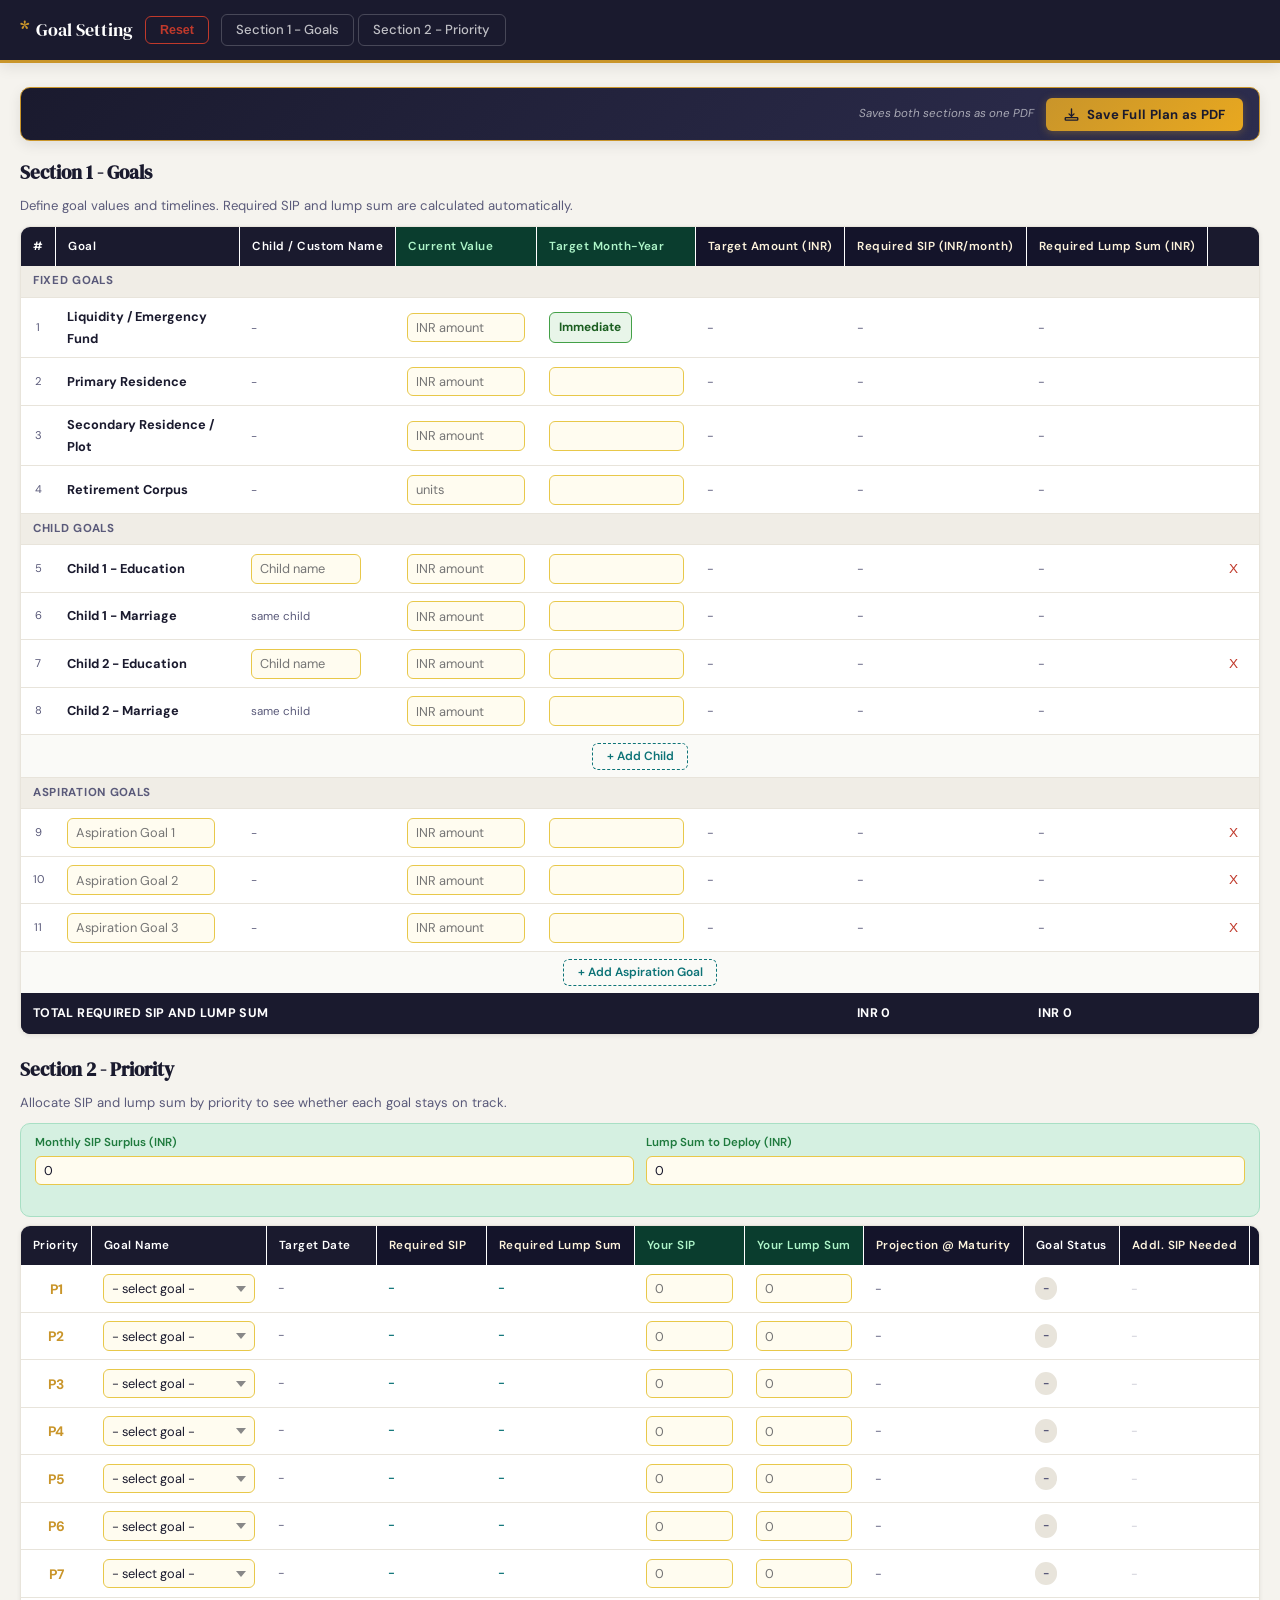
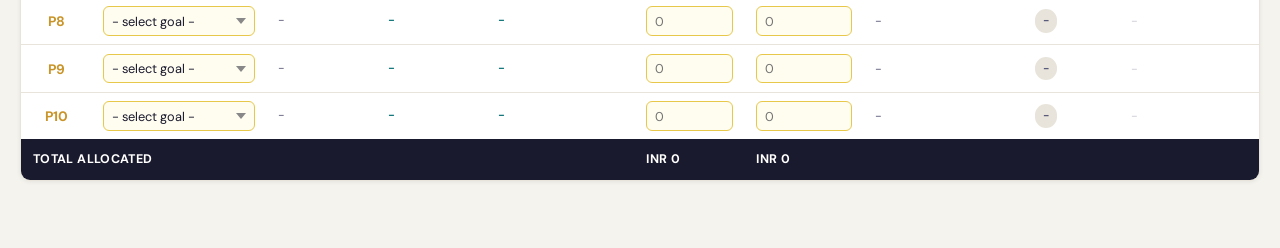
==== commit 8aba27ed: "fixed" ====
--- a/index.html
+++ b/index.html
@@ -243,8 +243,8 @@
         .tscroll-goals {
             display: flex;
             flex-direction: column;
-            overflow-y: auto;
-            max-height: calc(100vh - var(--hdr-h) - 120px)
+            overflow-y: visible;
+            max-height: none
         }
 
         .tscroll-goals table {
@@ -252,9 +252,7 @@
         }
 
         .tscroll-goals tfoot {
-            position: sticky;
-            bottom: 0;
-            z-index: 9;
+            position: static;
             background: var(--ink) !important
         }
 
@@ -717,7 +715,7 @@
             }
 
             .tscroll-goals {
-                max-height: calc(100vh - var(--hdr-h) - 10px)
+                max-height: none
             }
         }
 
@@ -768,8 +766,16 @@
                 padding: .85rem .65rem calc(2.5rem + var(--safe-bottom))
             }
 
+            .section-card {
+                overflow: hidden
+            }
+
             .scroll-hint {
                 display: block
+            }
+
+            .tscroll-goals {
+                max-height: none
             }
 
             table {
@@ -807,8 +813,14 @@
             }
 
             .surp {
+                flex-wrap: wrap;
+                align-items: stretch;
                 gap: .5rem;
                 padding: .5rem .65rem
+            }
+
+            .surp-it {
+                flex: 1 1 100%
             }
 
             .surp-it label {
@@ -826,6 +838,15 @@
 
             .mobile-cards {
                 display: block
+            }
+
+            .mc-goal {
+                white-space: normal
+            }
+
+            .mc-body,
+            .mc-inp-row {
+                grid-template-columns: 1fr
             }
         }
 
@@ -833,6 +854,11 @@
             .tbtn {
                 font-size: .7rem;
                 padding: .38rem .2rem
+            }
+
+            .main {
+                padding-left: .5rem;
+                padding-right: .5rem
             }
 
             .logo {
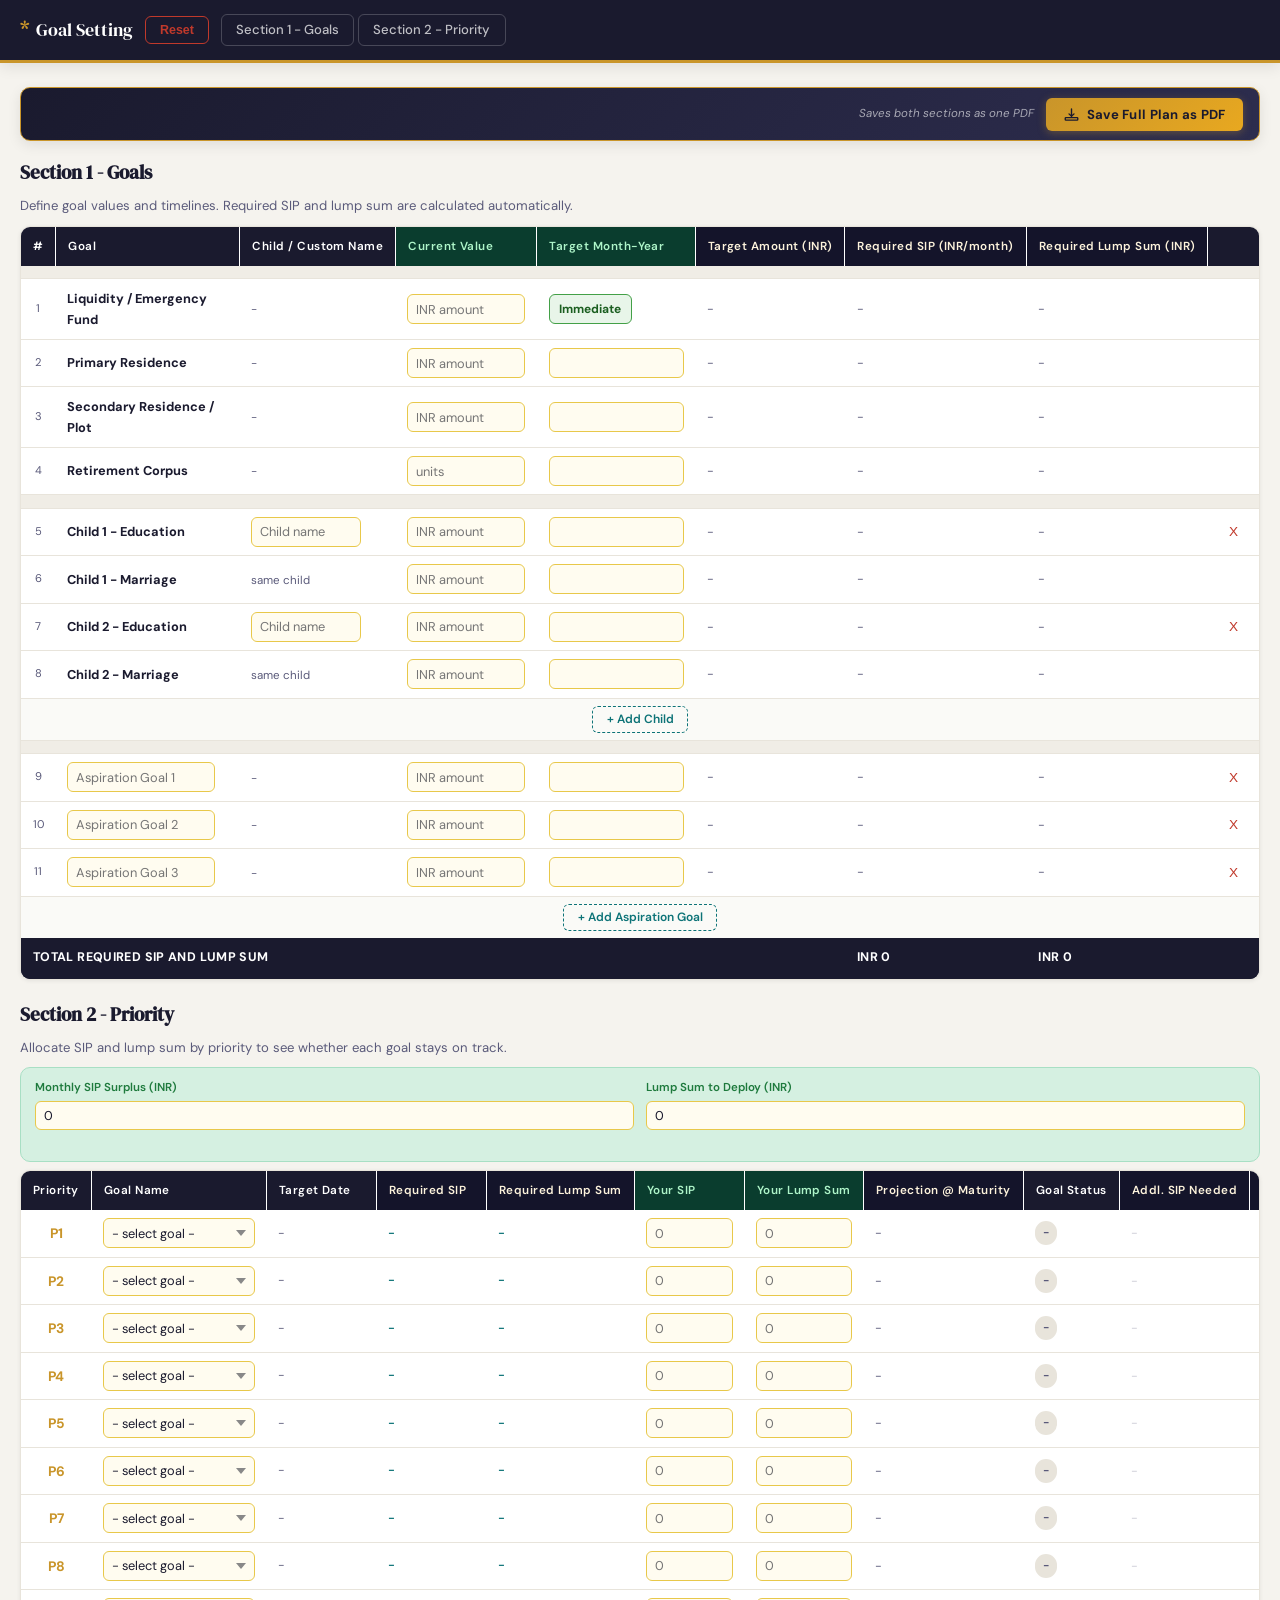
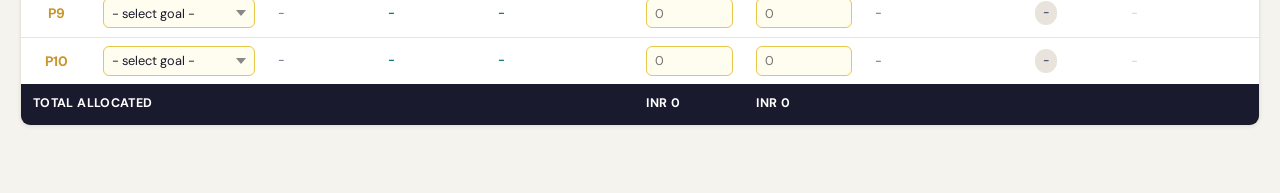
==== commit 5acbe897: "updated input" ====
--- a/index.html
+++ b/index.html
@@ -50,6 +50,7 @@
         html {
             font-size: 16px;
             scroll-behavior: smooth;
+            scroll-padding-top: calc(var(--hdr-h) + 14px);
             -webkit-text-size-adjust: 100%
         }
 
@@ -216,6 +217,10 @@
             margin-bottom: 1.2rem
         }
 
+        .section-card+.section-card {
+            margin-top: 1rem
+        }
+
         .section-title {
             font-family: var(--fd);
             font-size: 1.2rem;
@@ -671,6 +676,17 @@
             color: var(--green);
             font-weight: 700;
             margin-bottom: .15rem
+        }
+
+        .mc-words {
+            font-size: .62rem;
+            color: var(--teal);
+            font-weight: 600;
+            margin-top: .25rem;
+            line-height: 1.4;
+            max-height: 3.5rem;
+            word-wrap: break-word;
+            overflow: hidden
         }
 
         .toast {
@@ -720,6 +736,10 @@
         }
 
         @media(max-width:767px) {
+            html {
+                scroll-padding-top: 120px
+            }
+
             .hdr-in {
                 flex-direction: column;
                 padding: .5rem .85rem .52rem;
@@ -901,6 +921,10 @@
             .section-card {
                 break-inside: avoid-page;
                 margin-bottom: 5mm
+            }
+
+            .section-card+.section-card {
+                margin-top: 0 !important
             }
 
             .tscroll-goals,
@@ -1040,8 +1064,8 @@
                 <div class="logo"><span class="logo-ic">*</span><span>Goal Setting</span></div><button class="rst-btn"
                     id="resetBtn">Reset</button>
             </div>
-            <nav class="tab-nav"><a class="tbtn" href="#section1">Section 1 - Goals</a><a class="tbtn"
-                    href="#section2">Section 2 - Priority</a></nav>
+                <nav class="tab-nav"><a class="tbtn" href="#section1-title">Section 1 - Goals</a><a class="tbtn"
+                    href="#section2-title">Section 2 - Priority</a></nav>
         </div>
     </header>
     <main class="main">
@@ -1052,7 +1076,7 @@
                     <rect x="2" y="17" width="20" height="4" rx="1" />
                 </svg>Save Full Plan as PDF</button></div>
         <section id="section1" class="section-card">
-            <h2 class="section-title">Section 1 - Goals</h2>
+            <h2 id="section1-title" class="section-title">Section 1 - Goals</h2>
             <p class="section-sub">Define goal values and timelines. Required SIP and lump sum are calculated
                 automatically.</p>
             <p class="scroll-hint">Scroll horizontally for full table</p>
@@ -1085,7 +1109,7 @@
             </div>
         </section>
         <section id="section2" class="section-card">
-            <h2 class="section-title">Section 2 - Priority</h2>
+            <h2 id="section2-title" class="section-title">Section 2 - Priority</h2>
             <p class="section-sub">Allocate SIP and lump sum by priority to see whether each goal stays on track.</p>
             <div class="surp">
                 <div class="surp-it"><label>Monthly SIP Surplus (INR)</label><input type="number" id="sipSurplus"
@@ -1161,7 +1185,7 @@
         function makeGroupHeader(label, colspan) { const tr = document.createElement('tr'); tr.className = 'grp-row'; tr.innerHTML = '<td colspan="' + colspan + '">' + label + '</td>'; return tr; }
         function makeAddRow(section, btnLabel) { const tr = document.createElement('tr'); tr.innerHTML = '<td colspan="9" class="add-row-cell"><button class="add-row-btn" data-addsection="' + section + '">' + btnLabel + '</button></td>'; return tr; }
         function updateCalcCells() { const s = ST.s; let tSIP = 0, tLM = 0; const rows = document.querySelectorAll('#goalsBody tr[data-gid]'); rows.forEach(tr => { const gid = tr.dataset.gid; if (!gid) return; let val = '', date = '', isRet = false; if (['liquidity', 'primary', 'secondary', 'retirement'].includes(gid)) { const fi = FIXED_GOALS.findIndex(g => g.id === gid); if (fi >= 0) { val = ST.fixedGoals[fi].val; date = (fi === 0) ? 'Immediate' : ST.fixedGoals[fi].date; isRet = FIXED_GOALS[fi].isRet; } } else if (gid.match(/^child(\d+)_edu$/)) { const ci = parseInt(gid.match(/^child(\d+)/)[1], 10); if (ST.childGoals[ci]) { val = ST.childGoals[ci].eduVal; date = ST.childGoals[ci].eduDate; } } else if (gid.match(/^child(\d+)_marry$/)) { const ci = parseInt(gid.match(/^child(\d+)/)[1], 10); if (ST.childGoals[ci]) { val = ST.childGoals[ci].marryVal; date = ST.childGoals[ci].marryDate; } } else if (gid.match(/^asp(\d+)$/)) { const ai = parseInt(gid.match(/^asp(\d+)/)[1], 10); if (ST.aspirationGoals[ai]) { val = ST.aspirationGoals[ai].val; date = ST.aspirationGoals[ai].date; } } const out = computeGoal(val, date, isRet, s); if (out.rSIP) tSIP += out.rSIP; if (out.rLM) tLM += out.rLM; const tds = tr.querySelectorAll('td'); if (tds.length < 8) return; if (!val) tds[5].innerHTML = '<span class="cz">-</span>'; else if (!out.target) tds[5].innerHTML = '<span class="warn-cell">Enter valid date</span>'; else tds[5].innerHTML = '<span class="cv">' + inr(out.target) + '</span>'; tds[6].innerHTML = out.rSIP ? '<span class="cv">' + inr(out.rSIP) + '</span>' : '<span class="cz">-</span>'; tds[7].innerHTML = out.rLM ? '<span class="cv">' + inr(out.rLM) + '</span>' : '<span class="cz">-</span>'; const valTd = tds[3]; let hintEl = valTd.querySelector('.cv-hint'); const hintText = buildHint(val, isRet, s); if (hintText) { if (!hintEl) { hintEl = document.createElement('small'); hintEl.className = 'cv-hint'; valTd.appendChild(hintEl); } hintEl.textContent = hintText; } else if (hintEl) hintEl.remove(); if (gid.match(/^child(\d+)_(edu|marry)$/)) { const ci = parseInt(gid.match(/^child(\d+)/)[1], 10); const type = gid.includes('_edu') ? 'Education' : 'Marriage'; const childLabel = (ST.childGoals[ci] && ST.childGoals[ci].childName) || ('Child ' + (ci + 1)); tds[1].innerHTML = '<strong style="font-size:.8rem">' + esc(childLabel) + ' - ' + type + '</strong>'; } }); document.getElementById('totalSIP').textContent = inr(tSIP); document.getElementById('totalLM').textContent = inr(tLM); }
-        function buildGoals() { const s = ST.s; const tbody = document.getElementById('goalsBody'); tbody.innerHTML = ''; const frag = document.createDocumentFragment(); let rowNum = 0; let tSIP = 0, tLM = 0; function calcCells(val, date, isRet) { const out = computeGoal(val, date, isRet, s); if (out.rSIP) tSIP += out.rSIP; if (out.rLM) tLM += out.rLM; const tgtHtml = !val ? '<span class="cz">-</span>' : (!out.target ? '<span class="warn-cell">Enter valid date</span>' : '<span class="cv">' + inr(out.target) + '</span>'); const sipHtml = out.rSIP ? '<span class="cv">' + inr(out.rSIP) + '</span>' : '<span class="cz">-</span>'; const lmHtml = out.rLM ? '<span class="cv">' + inr(out.rLM) + '</span>' : '<span class="cz">-</span>'; return { tgtHtml, sipHtml, lmHtml }; } function hintHtml(val, isRet) { const h = buildHint(val, isRet, s); return h ? '<small class="cv-hint">' + esc(h) + '</small>' : ''; } frag.appendChild(makeGroupHeader('Fixed Goals', 9)); FIXED_GOALS.forEach((tmpl, i) => { rowNum++; const g = ST.fixedGoals[i]; const out = calcCells(g.val, g.date, tmpl.isRet); const tr = document.createElement('tr'); tr.dataset.gid = tmpl.id; const dateCell = (i === 0) ? '<span style="display:inline-flex;align-items:center;gap:.35rem;background:#e8f5e9;border:1.5px solid #43a047;border-radius:6px;padding:.28rem .6rem;font-size:.75rem;font-weight:700;color:#1b5e20;white-space:nowrap;">Immediate</span>' : '<input class="ti" data-section="fixed" data-idx="' + i + '" data-field="date" value="' + esc(g.date) + '" style="max-width:138px" autocomplete="off">'; tr.innerHTML = '<td style="color:var(--ink-lt);font-size:.7rem;text-align:center">' + rowNum + '</td><td><strong style="font-size:.8rem">' + esc(tmpl.label) + '</strong></td><td><span style="color:var(--ink-lt);font-size:.72rem">-</span></td><td><input class="ti" data-section="fixed" data-idx="' + i + '" data-field="val" type="number" min="0" step="100" value="' + esc(g.val) + '" placeholder="' + (tmpl.isRet ? 'units' : 'INR amount') + '" style="max-width:120px" autocomplete="off" inputmode="decimal">' + hintHtml(g.val, tmpl.isRet) + '</td><td>' + dateCell + '</td><td>' + out.tgtHtml + '</td><td>' + out.sipHtml + '</td><td>' + out.lmHtml + '</td><td></td>'; frag.appendChild(tr); }); frag.appendChild(makeGroupHeader('Child Goals', 9)); ST.childGoals.forEach((cg, ci) => { const childLabel = cg.childName || ('Child ' + (ci + 1)); const delBtn = '<button class="del-btn" data-section="child" data-idx="' + ci + '" title="Remove child">X</button>'; rowNum++; const e = calcCells(cg.eduVal, cg.eduDate, false); const eduTr = document.createElement('tr'); eduTr.dataset.gid = 'child' + ci + '_edu'; eduTr.innerHTML = '<td style="color:var(--ink-lt);font-size:.7rem;text-align:center">' + rowNum + '</td><td><strong style="font-size:.8rem">' + esc(childLabel) + ' - Education</strong></td><td><input class="ti" data-section="child" data-idx="' + ci + '" data-field="childName" value="' + esc(cg.childName) + '" placeholder="Child name" style="max-width:110px" autocomplete="off"></td><td><input class="ti" data-section="child" data-idx="' + ci + '" data-field="eduVal" type="number" min="0" step="100" value="' + esc(cg.eduVal) + '" placeholder="INR amount" style="max-width:120px" autocomplete="off" inputmode="decimal">' + hintHtml(cg.eduVal, false) + '</td><td><input class="ti" data-section="child" data-idx="' + ci + '" data-field="eduDate" value="' + esc(cg.eduDate) + '" style="max-width:138px" autocomplete="off"></td><td>' + e.tgtHtml + '</td><td>' + e.sipHtml + '</td><td>' + e.lmHtml + '</td><td>' + delBtn + '</td>'; frag.appendChild(eduTr); rowNum++; const m = calcCells(cg.marryVal, cg.marryDate, false); const marTr = document.createElement('tr'); marTr.dataset.gid = 'child' + ci + '_marry'; marTr.innerHTML = '<td style="color:var(--ink-lt);font-size:.7rem;text-align:center">' + rowNum + '</td><td><strong style="font-size:.8rem">' + esc(childLabel) + ' - Marriage</strong></td><td><span style="color:var(--ink-lt);font-size:.72rem">same child</span></td><td><input class="ti" data-section="child" data-idx="' + ci + '" data-field="marryVal" type="number" min="0" step="100" value="' + esc(cg.marryVal) + '" placeholder="INR amount" style="max-width:120px" autocomplete="off" inputmode="decimal">' + hintHtml(cg.marryVal, false) + '</td><td><input class="ti" data-section="child" data-idx="' + ci + '" data-field="marryDate" value="' + esc(cg.marryDate) + '" style="max-width:138px" autocomplete="off"></td><td>' + m.tgtHtml + '</td><td>' + m.sipHtml + '</td><td>' + m.lmHtml + '</td><td></td>'; frag.appendChild(marTr); }); frag.appendChild(makeAddRow('child', '+ Add Child')); frag.appendChild(makeGroupHeader('Aspiration Goals', 9)); ST.aspirationGoals.forEach((ag, ai) => { rowNum++; const out = calcCells(ag.val, ag.date, false); const tr = document.createElement('tr'); tr.dataset.gid = 'asp' + ai; tr.innerHTML = '<td style="color:var(--ink-lt);font-size:.7rem;text-align:center">' + rowNum + '</td><td><input class="ti" data-section="aspiration" data-idx="' + ai + '" data-field="name" value="' + esc(ag.name) + '" placeholder="Aspiration Goal ' + (ai + 1) + '" style="max-width:148px" autocomplete="off"></td><td><span style="color:var(--ink-lt);font-size:.72rem">-</span></td><td><input class="ti" data-section="aspiration" data-idx="' + ai + '" data-field="val" type="number" min="0" step="100" value="' + esc(ag.val) + '" placeholder="INR amount" style="max-width:120px" autocomplete="off" inputmode="decimal">' + hintHtml(ag.val, false) + '</td><td><input class="ti" data-section="aspiration" data-idx="' + ai + '" data-field="date" value="' + esc(ag.date) + '" style="max-width:138px" autocomplete="off"></td><td>' + out.tgtHtml + '</td><td>' + out.sipHtml + '</td><td>' + out.lmHtml + '</td><td><button class="del-btn" data-section="aspiration" data-idx="' + ai + '" title="Remove">X</button></td>'; frag.appendChild(tr); }); frag.appendChild(makeAddRow('aspiration', '+ Add Aspiration Goal')); tbody.appendChild(frag); document.getElementById('totalSIP').textContent = inr(tSIP); document.getElementById('totalLM').textContent = inr(tLM); applyAllDateLocks(); }
+        function buildGoals() { const s = ST.s; const tbody = document.getElementById('goalsBody'); tbody.innerHTML = ''; const frag = document.createDocumentFragment(); let rowNum = 0; let tSIP = 0, tLM = 0; function calcCells(val, date, isRet) { const out = computeGoal(val, date, isRet, s); if (out.rSIP) tSIP += out.rSIP; if (out.rLM) tLM += out.rLM; const tgtHtml = !val ? '<span class="cz">-</span>' : (!out.target ? '<span class="warn-cell">Enter valid date</span>' : '<span class="cv">' + inr(out.target) + '</span>'); const sipHtml = out.rSIP ? '<span class="cv">' + inr(out.rSIP) + '</span>' : '<span class="cz">-</span>'; const lmHtml = out.rLM ? '<span class="cv">' + inr(out.rLM) + '</span>' : '<span class="cz">-</span>'; return { tgtHtml, sipHtml, lmHtml }; } function hintHtml(val, isRet) { const h = buildHint(val, isRet, s); return h ? '<small class="cv-hint">' + esc(h) + '</small>' : ''; } frag.appendChild(makeGroupHeader('', 9)); FIXED_GOALS.forEach((tmpl, i) => { rowNum++; const g = ST.fixedGoals[i]; const out = calcCells(g.val, g.date, tmpl.isRet); const tr = document.createElement('tr'); tr.dataset.gid = tmpl.id; const dateCell = (i === 0) ? '<span style="display:inline-flex;align-items:center;gap:.35rem;background:#e8f5e9;border:1.5px solid #43a047;border-radius:6px;padding:.28rem .6rem;font-size:.75rem;font-weight:700;color:#1b5e20;white-space:nowrap;">Immediate</span>' : '<input class="ti" data-section="fixed" data-idx="' + i + '" data-field="date" value="' + esc(g.date) + '" style="max-width:138px" autocomplete="off">'; tr.innerHTML = '<td style="color:var(--ink-lt);font-size:.7rem;text-align:center">' + rowNum + '</td><td><strong style="font-size:.8rem">' + esc(tmpl.label) + '</strong></td><td><span style="color:var(--ink-lt);font-size:.72rem">-</span></td><td><input class="ti" data-section="fixed" data-idx="' + i + '" data-field="val" type="number" min="0" step="100" value="' + esc(g.val) + '" placeholder="' + (tmpl.isRet ? 'units' : 'INR amount') + '" style="max-width:120px" autocomplete="off" inputmode="decimal">' + hintHtml(g.val, tmpl.isRet) + '</td><td>' + dateCell + '</td><td>' + out.tgtHtml + '</td><td>' + out.sipHtml + '</td><td>' + out.lmHtml + '</td><td></td>'; frag.appendChild(tr); }); frag.appendChild(makeGroupHeader('', 9)); ST.childGoals.forEach((cg, ci) => { const childLabel = cg.childName || ('Child ' + (ci + 1)); const delBtn = '<button class="del-btn" data-section="child" data-idx="' + ci + '" title="Remove child">X</button>'; rowNum++; const e = calcCells(cg.eduVal, cg.eduDate, false); const eduTr = document.createElement('tr'); eduTr.dataset.gid = 'child' + ci + '_edu'; eduTr.innerHTML = '<td style="color:var(--ink-lt);font-size:.7rem;text-align:center">' + rowNum + '</td><td><strong style="font-size:.8rem">' + esc(childLabel) + ' - Education</strong></td><td><input class="ti" data-section="child" data-idx="' + ci + '" data-field="childName" value="' + esc(cg.childName) + '" placeholder="Child name" style="max-width:110px" autocomplete="off"></td><td><input class="ti" data-section="child" data-idx="' + ci + '" data-field="eduVal" type="number" min="0" step="100" value="' + esc(cg.eduVal) + '" placeholder="INR amount" style="max-width:120px" autocomplete="off" inputmode="decimal">' + hintHtml(cg.eduVal, false) + '</td><td><input class="ti" data-section="child" data-idx="' + ci + '" data-field="eduDate" value="' + esc(cg.eduDate) + '" style="max-width:138px" autocomplete="off"></td><td>' + e.tgtHtml + '</td><td>' + e.sipHtml + '</td><td>' + e.lmHtml + '</td><td>' + delBtn + '</td>'; frag.appendChild(eduTr); rowNum++; const m = calcCells(cg.marryVal, cg.marryDate, false); const marTr = document.createElement('tr'); marTr.dataset.gid = 'child' + ci + '_marry'; marTr.innerHTML = '<td style="color:var(--ink-lt);font-size:.7rem;text-align:center">' + rowNum + '</td><td><strong style="font-size:.8rem">' + esc(childLabel) + ' - Marriage</strong></td><td><span style="color:var(--ink-lt);font-size:.72rem">same child</span></td><td><input class="ti" data-section="child" data-idx="' + ci + '" data-field="marryVal" type="number" min="0" step="100" value="' + esc(cg.marryVal) + '" placeholder="INR amount" style="max-width:120px" autocomplete="off" inputmode="decimal">' + hintHtml(cg.marryVal, false) + '</td><td><input class="ti" data-section="child" data-idx="' + ci + '" data-field="marryDate" value="' + esc(cg.marryDate) + '" style="max-width:138px" autocomplete="off"></td><td>' + m.tgtHtml + '</td><td>' + m.sipHtml + '</td><td>' + m.lmHtml + '</td><td></td>'; frag.appendChild(marTr); }); frag.appendChild(makeAddRow('child', '+ Add Child')); frag.appendChild(makeGroupHeader('', 9)); ST.aspirationGoals.forEach((ag, ai) => { rowNum++; const out = calcCells(ag.val, ag.date, false); const tr = document.createElement('tr'); tr.dataset.gid = 'asp' + ai; tr.innerHTML = '<td style="color:var(--ink-lt);font-size:.7rem;text-align:center">' + rowNum + '</td><td><input class="ti" data-section="aspiration" data-idx="' + ai + '" data-field="name" value="' + esc(ag.name) + '" placeholder="Aspiration Goal ' + (ai + 1) + '" style="max-width:148px" autocomplete="off"></td><td><span style="color:var(--ink-lt);font-size:.72rem">-</span></td><td><input class="ti" data-section="aspiration" data-idx="' + ai + '" data-field="val" type="number" min="0" step="100" value="' + esc(ag.val) + '" placeholder="INR amount" style="max-width:120px" autocomplete="off" inputmode="decimal">' + hintHtml(ag.val, false) + '</td><td><input class="ti" data-section="aspiration" data-idx="' + ai + '" data-field="date" value="' + esc(ag.date) + '" style="max-width:138px" autocomplete="off"></td><td>' + out.tgtHtml + '</td><td>' + out.sipHtml + '</td><td>' + out.lmHtml + '</td><td><button class="del-btn" data-section="aspiration" data-idx="' + ai + '" title="Remove">X</button></td>'; frag.appendChild(tr); }); frag.appendChild(makeAddRow('aspiration', '+ Add Aspiration Goal')); tbody.appendChild(frag); document.getElementById('totalSIP').textContent = inr(tSIP); document.getElementById('totalLM').textContent = inr(tLM); applyAllDateLocks(); }
         function applyDateLockState(input) { const v = (input.value || '').trim(); const isImm = v.toLowerCase() === 'immediate'; if (isImm) { input.readOnly = true; input.style.background = '#e8f5e9'; input.style.borderColor = '#43a047'; input.style.color = '#1b5e20'; input.style.fontWeight = '700'; input.style.cursor = 'not-allowed'; if (!input.nextElementSibling || !input.nextElementSibling.classList.contains('imm-unlock')) { const btn = document.createElement('button'); btn.type = 'button'; btn.className = 'imm-unlock'; btn.textContent = 'X'; btn.style.cssText = 'margin-left:4px;background:none;border:1px solid #43a047;color:#1b5e20;border-radius:4px;cursor:pointer;font-size:.7rem;padding:2px 6px;vertical-align:middle;line-height:1;'; btn.addEventListener('click', () => { input.readOnly = false; input.value = ''; input.style.cssText = ''; btn.remove(); input.dispatchEvent(new Event('input', { bubbles: true })); input.focus(); }); input.after(btn); } } else { input.readOnly = false; input.style.background = ''; input.style.borderColor = ''; input.style.color = ''; input.style.fontWeight = ''; input.style.cursor = ''; const btn = input.nextElementSibling; if (btn && btn.classList.contains('imm-unlock')) btn.remove(); } }
         function applyAllDateLocks() { document.querySelectorAll('#goalsBody input[data-field="date"], #goalsBody input[data-field="eduDate"], #goalsBody input[data-field="marryDate"]').forEach(applyDateLockState); }
         function buildGoalMap() { const s = ST.s; const gmap = {}; FIXED_GOALS.forEach((tmpl, i) => { const g = ST.fixedGoals[i]; const date = (i === 0) ? 'Immediate' : g.date; const c = computeGoal(g.val, date, tmpl.isRet, s); gmap[tmpl.id] = { ...c, label: tmpl.label, date }; }); ST.childGoals.forEach((cg, ci) => { const childLabel = cg.childName || ('Child ' + (ci + 1)); const cEdu = computeGoal(cg.eduVal, cg.eduDate, false, s); gmap['child' + ci + '_edu'] = { ...cEdu, label: childLabel + ' - Education', date: cg.eduDate }; const cMar = computeGoal(cg.marryVal, cg.marryDate, false, s); gmap['child' + ci + '_marry'] = { ...cMar, label: childLabel + ' - Marriage', date: cg.marryDate }; }); ST.aspirationGoals.forEach((ag, ai) => { const c = computeGoal(ag.val, ag.date, false, s); gmap['asp' + ai] = { ...c, label: ag.name || ('Aspiration Goal ' + (ai + 1)), date: ag.date }; }); return gmap; }
@@ -1169,14 +1193,14 @@
         function updateSurplusWarning() { const sipAvail = parseFloat(ST.sipSurplus) || 0; const lmAvail = parseFloat(ST.lmSurplus) || 0; let allocSIP = 0, allocLM = 0; ST.pris.forEach(p => { allocSIP += parseFloat(p.sip) || 0; allocLM += parseFloat(p.lm) || 0; }); const warnEl = document.getElementById('surpWarning'); const warnText = document.getElementById('surpWarningText'); const warnIcon = document.getElementById('surpWarnIcon'); const msgs = { orange: [], red: [] }; if (sipAvail === 0 && allocSIP > 0) msgs.orange.push('You entered ' + inr(allocSIP) + '/mo SIP without Monthly SIP Surplus.'); else if (sipAvail > 0 && allocSIP > sipAvail) msgs.red.push('Total SIP ' + inr(allocSIP) + '/mo exceeds surplus ' + inr(sipAvail) + '/mo by ' + inr(allocSIP - sipAvail) + '/mo.'); if (lmAvail === 0 && allocLM > 0) msgs.orange.push('You entered ' + inr(allocLM) + ' lump sum without Lump Sum to Deploy.'); else if (lmAvail > 0 && allocLM > lmAvail) msgs.red.push('Total lump sum ' + inr(allocLM) + ' exceeds declared ' + inr(lmAvail) + ' by ' + inr(allocLM - lmAvail) + '.'); const allMsgs = msgs.red.concat(msgs.orange); if (!allMsgs.length) { warnEl.classList.remove('visible'); return; } if (msgs.red.length) { warnEl.style.background = '#fde8e6'; warnEl.style.borderColor = '#c0392b'; warnEl.style.color = '#7a0e00'; warnIcon.textContent = '!'; } else { warnEl.style.background = '#fff0e6'; warnEl.style.borderColor = '#e07030'; warnEl.style.color = '#7a2e00'; warnIcon.textContent = '!'; } warnText.innerHTML = allMsgs.map(m => '<span>' + m + '</span>').join(''); warnEl.classList.add('visible'); }
         function buildPriority() { const s = ST.s; const tbody = document.getElementById('priorityBody'); const gmap = buildGoalMap(); const available = Object.entries(gmap).filter(([, gd]) => gd.target).map(([id, gd]) => ({ id, label: gd.label })); const pickedSet = new Set(ST.pris.map(p => p.gid).filter(Boolean)); let allocSIP = 0, allocLM = 0; const frag = document.createDocumentFragment(); ST.pris.forEach((pr, i) => { const pd = priCalc(pr, gmap, s); allocSIP += parseFloat(pr.sip) || 0; allocLM += parseFloat(pr.lm) || 0; const gd = pr.gid ? gmap[pr.gid] : null; let opts = '<option value="">- select goal -</option>'; available.forEach(ag => { if (pickedSet.has(ag.id) && ag.id !== pr.gid) return; opts += '<option value="' + ag.id + '"' + (ag.id === pr.gid ? ' selected' : '') + '>' + esc(ag.label) + '</option>'; }); const tDate = gd ? gd.date : '-'; const rSIPd = gd && gd.rSIP ? inr(gd.rSIP) : '-'; const rLMd = gd && gd.rLM ? inr(gd.rLM) : '-'; let badge = '<span class="bdg bdg-na">-</span>'; if (pd.status === 'on') badge = '<span class="bdg bdg-on">On Track</span>'; if (pd.status === 'off') badge = '<span class="bdg bdg-off">Invest More</span>'; let projHtml = '<span class="cz">-</span>'; if (pd.proj && pd.target) { const pct = (pd.proj / pd.target * 100).toFixed(0); const col = pd.status === 'on' ? 'var(--green)' : 'var(--amber)'; projHtml = '<strong style="color:' + col + '">' + inrSh(pd.proj) + '</strong><small style="display:block;color:var(--ink-lt);font-size:.68rem">Target: ' + inrSh(pd.target) + ' (' + pct + '%)</small>'; } const hasUserInput = (parseFloat(pr.sip) || 0) > 0 || (parseFloat(pr.lm) || 0) > 0; const addSIP = hasUserInput && pd.addSIP ? '<span style="color:var(--rose);font-weight:600;font-size:.76rem">' + inr(pd.addSIP) + '/mo</span>' : (hasUserInput ? '<span class="cz">-</span>' : '<span class="cz" style="opacity:.3">-</span>'); const addLM = hasUserInput && pd.addLM ? '<span style="color:var(--rose);font-weight:600;font-size:.76rem">' + inr(pd.addLM) + '</span>' : (hasUserInput ? '<span class="cz">-</span>' : '<span class="cz" style="opacity:.3">-</span>'); const sipNoSurplusCls = ((parseFloat(pr.sip) || 0) > 0 && (ST.sipSurplus || 0) === 0) ? ' no-surplus' : ''; const lmNoSurplusCls = ((parseFloat(pr.lm) || 0) > 0 && (ST.lmSurplus || 0) === 0) ? ' no-surplus' : ''; const tr = document.createElement('tr'); tr.innerHTML = '<td style="text-align:center"><strong style="color:var(--gold);font-size:.86rem">P' + (i + 1) + '</strong></td><td><select class="ti" data-pidx="' + i + '" data-pfield="gid" style="max-width:188px">' + opts + '</select></td><td style="font-size:.76rem;color:var(--ink-lt)">' + tDate + '</td><td style="font-size:.76rem;color:var(--teal);font-weight:600">' + rSIPd + '</td><td style="font-size:.76rem;color:var(--teal);font-weight:600">' + rLMd + '</td><td><input class="ti' + sipNoSurplusCls + '" type="number" data-pidx="' + i + '" data-pfield="sip" value="' + (pr.sip || '') + '" min="0" step="500" placeholder="0" style="max-width:105px" autocomplete="off" inputmode="decimal"></td><td><input class="ti' + lmNoSurplusCls + '" type="number" data-pidx="' + i + '" data-pfield="lm" value="' + (pr.lm || '') + '" min="0" step="1000" placeholder="0" style="max-width:105px" autocomplete="off" inputmode="decimal"></td><td>' + projHtml + '</td><td>' + badge + '</td><td>' + addSIP + '</td><td>' + addLM + '</td>'; frag.appendChild(tr); }); tbody.innerHTML = ''; tbody.appendChild(frag); document.getElementById('allocSIP').textContent = inr(allocSIP); document.getElementById('allocLM').textContent = inr(allocLM); updateSurplusWarning(); }
         function updatePriorityCalcCells() { const s = ST.s; const gmap = buildGoalMap(); let allocSIP = 0, allocLM = 0; const rows = document.querySelectorAll('#priorityBody tr'); rows.forEach((tr, i) => { if (i >= ST.pris.length) return; const pr = ST.pris[i]; allocSIP += parseFloat(pr.sip) || 0; allocLM += parseFloat(pr.lm) || 0; const pd = priCalc(pr, gmap, s); const tds = tr.querySelectorAll('td'); if (tds.length < 11) return; let projHtml = '<span class="cz">-</span>'; if (pd.proj && pd.target) { const pct = (pd.proj / pd.target * 100).toFixed(0); const col = pd.status === 'on' ? 'var(--green)' : 'var(--amber)'; projHtml = '<strong style="color:' + col + '">' + inrSh(pd.proj) + '</strong><small style="display:block;color:var(--ink-lt);font-size:.68rem">Target: ' + inrSh(pd.target) + ' (' + pct + '%)</small>'; } tds[7].innerHTML = projHtml; let badge = '<span class="bdg bdg-na">-</span>'; if (pd.status === 'on') badge = '<span class="bdg bdg-on">On Track</span>'; if (pd.status === 'off') badge = '<span class="bdg bdg-off">Invest More</span>'; tds[8].innerHTML = badge; const hasUserInput = (parseFloat(pr.sip) || 0) > 0 || (parseFloat(pr.lm) || 0) > 0; tds[9].innerHTML = hasUserInput && pd.addSIP ? '<span style="color:var(--rose);font-weight:600;font-size:.76rem">' + inr(pd.addSIP) + '/mo</span>' : (hasUserInput ? '<span class="cz">-</span>' : '<span class="cz" style="opacity:.3">-</span>'); tds[10].innerHTML = hasUserInput && pd.addLM ? '<span style="color:var(--rose);font-weight:600;font-size:.76rem">' + inr(pd.addLM) + '</span>' : (hasUserInput ? '<span class="cz">-</span>' : '<span class="cz" style="opacity:.3">-</span>'); const sipInput = tds[5].querySelector('input'); const lmInput = tds[6].querySelector('input'); if (sipInput) sipInput.classList.toggle('no-surplus', (parseFloat(pr.sip) || 0) > 0 && (ST.sipSurplus || 0) === 0); if (lmInput) lmInput.classList.toggle('no-surplus', (parseFloat(pr.lm) || 0) > 0 && (ST.lmSurplus || 0) === 0); }); document.getElementById('allocSIP').textContent = inr(allocSIP); document.getElementById('allocLM').textContent = inr(allocLM); updateSurplusWarning(); }
-        function buildMobileCards() { const s = ST.s; const gmap = buildGoalMap(); const container = document.getElementById('mobileCards'); if (!container) return; const available = Object.entries(gmap).filter(([, gd]) => gd.target).map(([id, gd]) => ({ id, label: gd.label })); const pickedSet = new Set(ST.pris.map(p => p.gid).filter(Boolean)); container.innerHTML = ''; ST.pris.forEach((pr, i) => { const pd = priCalc(pr, gmap, s); const gd = pr.gid ? gmap[pr.gid] : null; let opts = '<option value="">- select goal -</option>'; available.forEach(ag => { if (pickedSet.has(ag.id) && ag.id !== pr.gid) return; opts += '<option value="' + ag.id + '"' + (ag.id === pr.gid ? ' selected' : '') + '>' + esc(ag.label) + '</option>'; }); let badgeHtml = '<span class="bdg bdg-na" style="font-size:.65rem">-</span>'; if (pd.status === 'on') badgeHtml = '<span class="bdg bdg-on" style="font-size:.65rem">On Track</span>'; if (pd.status === 'off') badgeHtml = '<span class="bdg bdg-off" style="font-size:.65rem">Invest More</span>'; let projStr = '-'; if (pd.proj && pd.target) { const pct = (pd.proj / pd.target * 100).toFixed(0); projStr = inrSh(pd.proj) + ' <span style="color:var(--ink-lt);font-size:.65rem">/ Target: ' + inrSh(pd.target) + ' (' + pct + '%)</span>'; } const rSIPd = gd && gd.rSIP ? inr(gd.rSIP) : '-'; const rLMd = gd && gd.rLM ? inr(gd.rLM) : '-'; const tDate = gd ? gd.date : '-'; const hasInput = (parseFloat(pr.sip) || 0) > 0 || (parseFloat(pr.lm) || 0) > 0; const addSIPstr = hasInput && pd.addSIP ? '<span class="mc-val rose">' + inr(pd.addSIP) + '/mo</span>' : '<span class="mc-val">-</span>'; const addLMstr = hasInput && pd.addLM ? '<span class="mc-val rose">' + inr(pd.addLM) + '</span>' : '<span class="mc-val">-</span>'; const card = document.createElement('div'); card.className = 'mc'; card.innerHTML = '<div class="mc-hdr"><span class="mc-p">P' + (i + 1) + '</span><span class="mc-goal">' + (gd ? esc(gd.label) : 'No goal selected') + '</span>' + badgeHtml + '</div><div class="mc-body"><div style="grid-column:1/-1;margin-bottom:.3rem"><select class="ti mc-sel" data-pidx="' + i + '" data-pfield="gid">' + opts + '</select></div><span class="mc-label">Target Date</span><span class="mc-val">' + tDate + '</span><span class="mc-label">Req. SIP</span><span class="mc-val teal">' + rSIPd + '/mo</span><span class="mc-label">Req. Lump Sum</span><span class="mc-val teal">' + rLMd + '</span><span class="mc-label">Projection</span><span class="mc-val">' + projStr + '</span><span class="mc-label">Addl. SIP Needed</span>' + addSIPstr + '<span class="mc-label">Addl. Lump Sum Needed</span>' + addLMstr + '<div class="mc-inp-row"><div><div class="mc-inp-label">Your SIP</div><input class="ti" type="number" data-pidx="' + i + '" data-pfield="sip" value="' + (pr.sip || '') + '" min="0" step="500" placeholder="0" inputmode="decimal" autocomplete="off"></div><div><div class="mc-inp-label">Your Lump Sum</div><input class="ti" type="number" data-pidx="' + i + '" data-pfield="lm" value="' + (pr.lm || '') + '" min="0" step="1000" placeholder="0" inputmode="decimal" autocomplete="off"></div></div></div>'; container.appendChild(card); }); }
+        function buildMobileCards() { const s = ST.s; const gmap = buildGoalMap(); const container = document.getElementById('mobileCards'); if (!container) return; const available = Object.entries(gmap).filter(([, gd]) => gd.target).map(([id, gd]) => ({ id, label: gd.label })); const pickedSet = new Set(ST.pris.map(p => p.gid).filter(Boolean)); container.innerHTML = ''; ST.pris.forEach((pr, i) => { const pd = priCalc(pr, gmap, s); const gd = pr.gid ? gmap[pr.gid] : null; let opts = '<option value="">- select goal -</option>'; available.forEach(ag => { if (pickedSet.has(ag.id) && ag.id !== pr.gid) return; opts += '<option value="' + ag.id + '"' + (ag.id === pr.gid ? ' selected' : '') + '>' + esc(ag.label) + '</option>'; }); let badgeHtml = '<span class="bdg bdg-na" style="font-size:.65rem">-</span>'; if (pd.status === 'on') badgeHtml = '<span class="bdg bdg-on" style="font-size:.65rem">On Track</span>'; if (pd.status === 'off') badgeHtml = '<span class="bdg bdg-off" style="font-size:.65rem">Invest More</span>'; let projStr = '-'; if (pd.proj && pd.target) { const pct = (pd.proj / pd.target * 100).toFixed(0); projStr = inrSh(pd.proj) + ' <span style="color:var(--ink-lt);font-size:.65rem">/ Target: ' + inrSh(pd.target) + ' (' + pct + '%)</span>'; } const rSIPd = gd && gd.rSIP ? inr(gd.rSIP) : '-'; const rLMd = gd && gd.rLM ? inr(gd.rLM) : '-'; const tDate = gd ? gd.date : '-'; const hasInput = (parseFloat(pr.sip) || 0) > 0 || (parseFloat(pr.lm) || 0) > 0; const addSIPstr = hasInput && pd.addSIP ? '<span class="mc-val rose">' + inr(pd.addSIP) + '/mo</span>' : '<span class="mc-val">-</span>'; const addLMstr = hasInput && pd.addLM ? '<span class="mc-val rose">' + inr(pd.addLM) + '</span>' : '<span class="mc-val">-</span>'; const card = document.createElement('div'); card.className = 'mc'; card.innerHTML = '<div class="mc-hdr"><span class="mc-p">P' + (i + 1) + '</span><span class="mc-goal">' + (gd ? esc(gd.label) : 'No goal selected') + '</span>' + badgeHtml + '</div><div class="mc-body"><div style="grid-column:1/-1;margin-bottom:.3rem"><select class="ti mc-sel" data-pidx="' + i + '" data-pfield="gid">' + opts + '</select></div><span class="mc-label">Target Date</span><span class="mc-val">' + tDate + '</span><span class="mc-label">Req. SIP</span><span class="mc-val teal">' + rSIPd + '/mo</span><span class="mc-label">Req. Lump Sum</span><span class="mc-val teal">' + rLMd + '</span><span class="mc-label">Projection</span><span class="mc-val">' + projStr + '</span><span class="mc-label">Addl. SIP Needed</span>' + addSIPstr + '<span class="mc-label">Addl. Lump Sum Needed</span>' + addLMstr + '<div class="mc-inp-row"><div><div class="mc-inp-label">Your SIP</div><input class="ti" type="number" data-pidx="' + i + '" data-pfield="sip" value="' + (pr.sip || '') + '" min="0" step="500" placeholder="0" inputmode="decimal" autocomplete="off"><div class="mc-words" id="mc-sip-words-' + i + '">' + amountWords(pr.sip || '0') + '</div></div><div><div class="mc-inp-label">Your Lump Sum</div><input class="ti" type="number" data-pidx="' + i + '" data-pfield="lm" value="' + (pr.lm || '') + '" min="0" step="1000" placeholder="0" inputmode="decimal" autocomplete="off"><div class="mc-words" id="mc-lm-words-' + i + '">' + amountWords(pr.lm || '0') + '</div></div></div></div>'; container.appendChild(card); }); }
         function toast(msg) { const t = document.getElementById('toast'); t.textContent = msg; t.classList.add('show'); clearTimeout(window._tt); window._tt = setTimeout(() => t.classList.remove('show'), 2600); }
         const goalsBody = document.getElementById('goalsBody'); const priorityBody = document.getElementById('priorityBody'); const mobileCards = document.getElementById('mobileCards');
         goalsBody.addEventListener('input', e => { const el = e.target; const sec = el.dataset.section; const idx = parseInt(el.dataset.idx, 10); const field = el.dataset.field; if (!sec || Number.isNaN(idx) || !field) return; if (sec === 'fixed') { if (idx === 0 && field === 'date') return; ST.fixedGoals[idx][field] = el.value; } else if (sec === 'child') { ST.childGoals[idx][field] = el.value; } else if (sec === 'aspiration') { ST.aspirationGoals[idx][field] = el.value; } if (field === 'date' || field === 'eduDate' || field === 'marryDate') applyDateLockState(el); updateCalcCells(); buildPriority(); buildMobileCards(); saveST(); });
         goalsBody.addEventListener('click', e => { const addBtn = e.target.closest('[data-addsection]'); if (addBtn) { const sec = addBtn.dataset.addsection; if (sec === 'child') ST.childGoals.push({ childName: '', eduVal: '', eduDate: '', marryVal: '', marryDate: '' }); else if (sec === 'aspiration') ST.aspirationGoals.push({ name: '', val: '', date: '' }); buildGoals(); buildPriority(); buildMobileCards(); saveST(); return; } const delBtn = e.target.closest('.del-btn[data-section][data-idx]'); if (!delBtn) return; const sec = delBtn.dataset.section; const idx = parseInt(delBtn.dataset.idx, 10); if (sec === 'child') { if (ST.childGoals.length <= 1) { toast('At least one child goal group must remain.'); return; } ST.childGoals.splice(idx, 1); } else if (sec === 'aspiration') { if (ST.aspirationGoals.length <= 1) { toast('At least one aspiration goal must remain.'); return; } ST.aspirationGoals.splice(idx, 1); } buildGoals(); buildPriority(); buildMobileCards(); saveST(); });
         priorityBody.addEventListener('input', e => { const el = e.target; const pi = +el.dataset.pidx; const pf = el.dataset.pfield; if (Number.isNaN(pi) || !pf) return; ST.pris[pi][pf] = el.value; updatePriorityCalcCells(); buildMobileCards(); saveST(); });
         priorityBody.addEventListener('change', e => { const el = e.target; const pi = +el.dataset.pidx; const pf = el.dataset.pfield; if (Number.isNaN(pi) || !pf || pf !== 'gid') return; ST.pris[pi].sip = ''; ST.pris[pi].lm = ''; ST.pris[pi].gid = el.value; buildPriority(); buildMobileCards(); saveST(); });
-        mobileCards.addEventListener('input', e => { const el = e.target; const pi = +el.dataset.pidx; const pf = el.dataset.pfield; if (Number.isNaN(pi) || !pf || pf === 'gid') return; ST.pris[pi][pf] = el.value; updatePriorityCalcCells(); buildMobileCards(); saveST(); });
+        mobileCards.addEventListener('input', e => { const el = e.target; const pi = +el.dataset.pidx; const pf = el.dataset.pfield; if (Number.isNaN(pi) || !pf || pf === 'gid') return; ST.pris[pi][pf] = el.value; if (pf === 'sip' || pf === 'lm') { const wordsId = 'mc-' + pf + '-words-' + pi; const wordsEl = document.getElementById(wordsId); if (wordsEl) wordsEl.textContent = amountWords(el.value || '0'); } updatePriorityCalcCells(); buildMobileCards(); saveST(); });
         mobileCards.addEventListener('change', e => { const el = e.target; const pi = +el.dataset.pidx; const pf = el.dataset.pfield; if (Number.isNaN(pi) || !pf || pf !== 'gid') return; ST.pris[pi].sip = ''; ST.pris[pi].lm = ''; ST.pris[pi].gid = el.value; buildPriority(); buildMobileCards(); saveST(); });
         document.getElementById('sipSurplus').addEventListener('input', e => { ST.sipSurplus = parseFloat(e.target.value) || 0; updateWordsDisplay('sipSurplus', 'sipWords'); saveST(); updatePriorityCalcCells(); buildMobileCards(); });
         document.getElementById('lmSurplus').addEventListener('input', e => { ST.lmSurplus = parseFloat(e.target.value) || 0; updateWordsDisplay('lmSurplus', 'lmWords'); saveST(); updatePriorityCalcCells(); buildMobileCards(); });
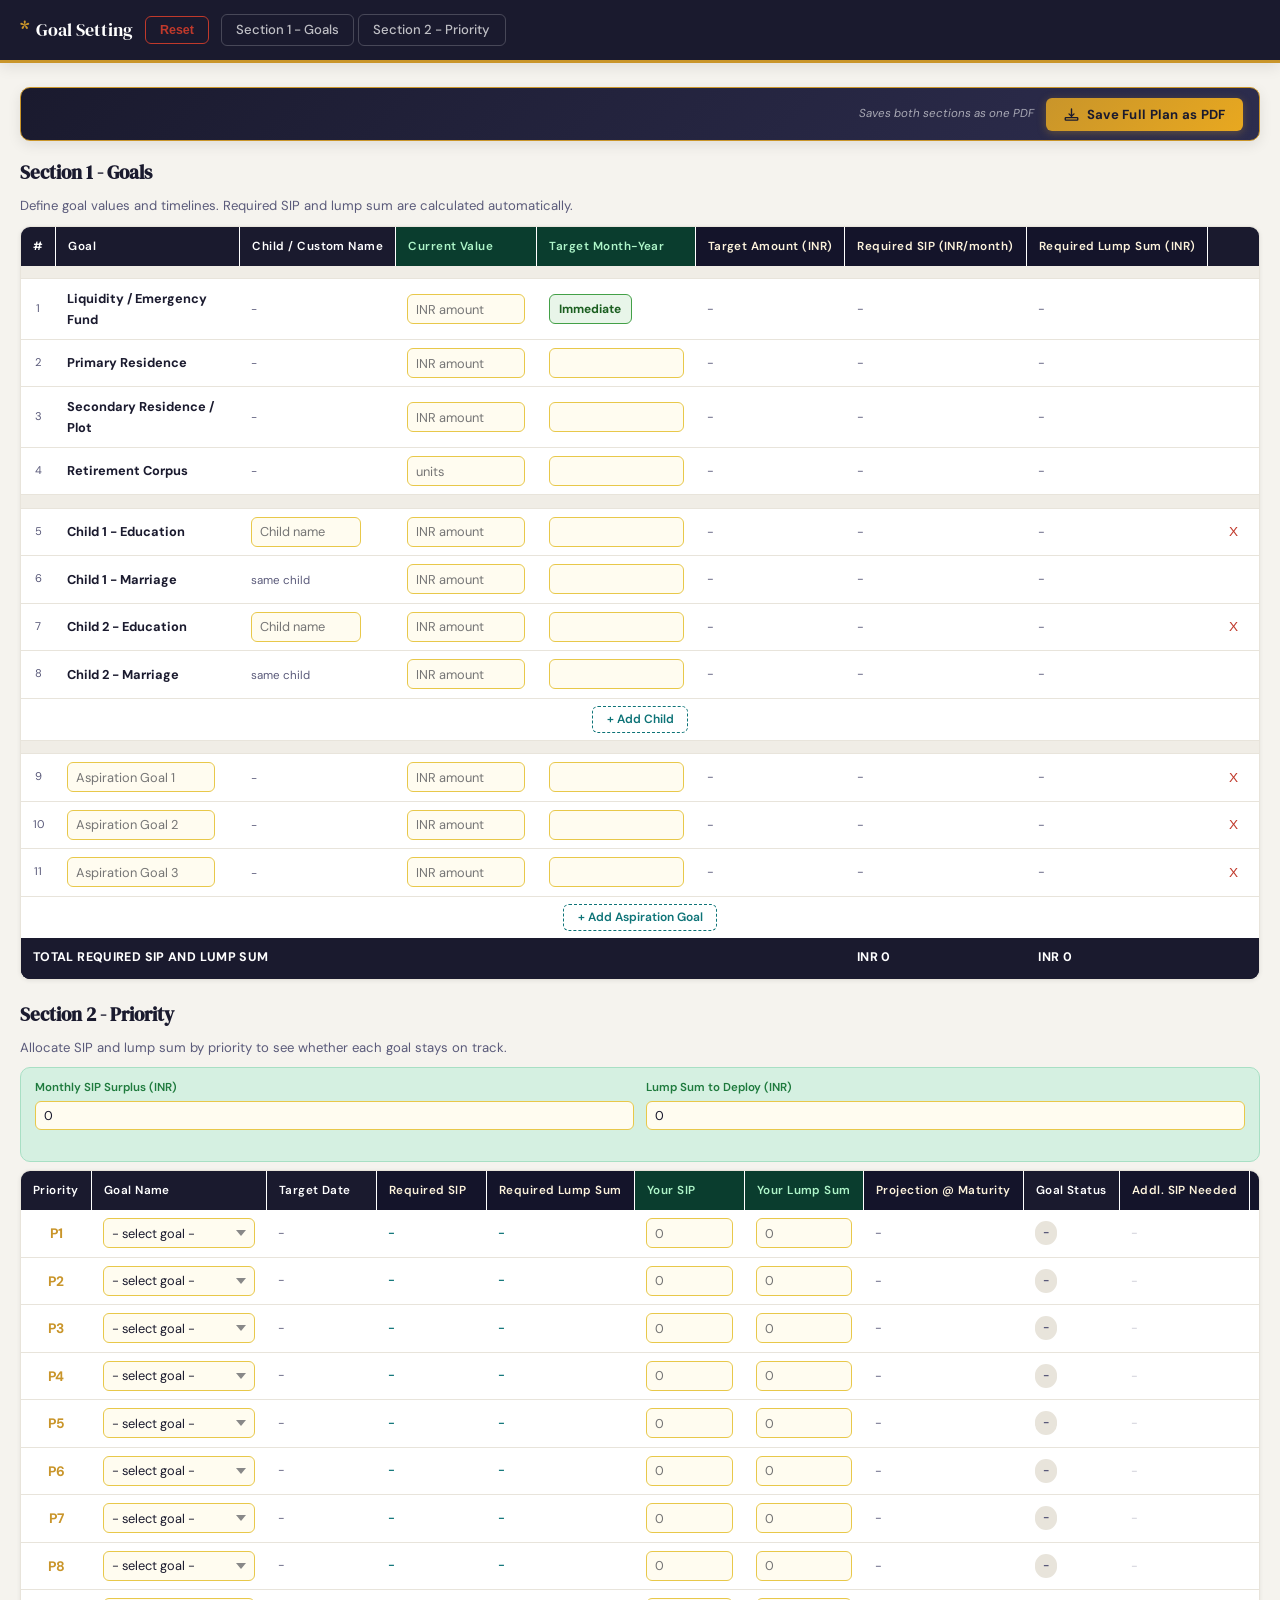
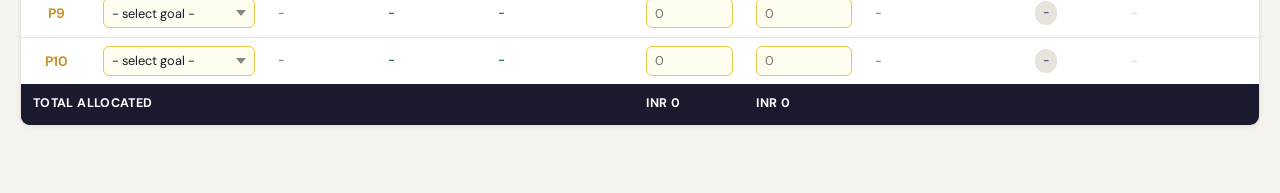
==== commit 574281c4: "scrolling" ====
--- a/index.html
+++ b/index.html
@@ -715,6 +715,106 @@
             transform: translateX(-50%) translateY(0)
         }
 
+        /* =============================================
+           STICKY FIRST COLUMN — Section 1 (Goals)
+           ============================================= */
+        .goals-tbl th:nth-child(1),
+        .goals-tbl td:nth-child(1) {
+            position: sticky;
+            left: 0;
+            z-index: 5;
+            background: inherit;
+        }
+        .goals-tbl thead th:nth-child(1) {
+            background: var(--ink);
+            z-index: 11;
+        }
+        .goals-tbl tbody tr:hover td:nth-child(1) {
+            background: #fafaf7;
+        }
+        .goals-tbl tbody td:nth-child(1) {
+            background: #fff;
+        }
+        .goals-tbl .grp-row td:nth-child(1) {
+            background: #f0ede6;
+        }
+        .goals-tbl tfoot td:nth-child(1) {
+            background: var(--ink);
+        }
+
+        /* Sticky GOAL NAME column (2nd col) — Section 1 */
+        .goals-tbl th:nth-child(2),
+        .goals-tbl td:nth-child(2) {
+            position: sticky;
+            left: 28px; /* width of col 1 */
+            z-index: 5;
+            background: inherit;
+            box-shadow: 2px 0 6px rgba(0,0,0,.08);
+        }
+        .goals-tbl thead th:nth-child(2) {
+            background: var(--ink);
+            z-index: 11;
+        }
+        .goals-tbl tbody tr:hover td:nth-child(2) {
+            background: #fafaf7;
+        }
+        .goals-tbl tbody td:nth-child(2) {
+            background: #fff;
+        }
+        .goals-tbl .grp-row td:nth-child(2) {
+            background: #f0ede6;
+        }
+        .goals-tbl tfoot td:nth-child(2) {
+            background: var(--ink);
+        }
+
+        /* =============================================
+           STICKY FIRST COLUMN — Section 2 (Priority)
+           ============================================= */
+        .pri-tbl th:nth-child(1),
+        .pri-tbl td:nth-child(1) {
+            position: sticky;
+            left: 0;
+            z-index: 5;
+            background: inherit;
+        }
+        .pri-tbl thead th:nth-child(1) {
+            background: var(--ink);
+            z-index: 11;
+        }
+        .pri-tbl tbody tr:hover td:nth-child(1) {
+            background: #fafaf7;
+        }
+        .pri-tbl tbody td:nth-child(1) {
+            background: #fff;
+        }
+        .pri-tbl tfoot td:nth-child(1) {
+            background: var(--ink);
+        }
+
+        /* Sticky GOAL NAME column (2nd col) — Section 2 */
+        .pri-tbl th:nth-child(2),
+        .pri-tbl td:nth-child(2) {
+            position: sticky;
+            left: 60px; /* width of col 1 */
+            z-index: 5;
+            background: inherit;
+            box-shadow: 2px 0 6px rgba(0,0,0,.08);
+        }
+        .pri-tbl thead th:nth-child(2) {
+            background: var(--ink);
+            z-index: 11;
+        }
+        .pri-tbl tbody tr:hover td:nth-child(2) {
+            background: #fafaf7;
+        }
+        .pri-tbl tbody td:nth-child(2) {
+            background: #fff;
+        }
+        .pri-tbl tfoot td:nth-child(2) {
+            background: var(--ink);
+        }
+
         @media(max-width:1023px) {
             :root {
                 --hdr-h: 56px
@@ -946,6 +1046,19 @@
             .pri-tbl {
                 min-width: 0 !important;
                 width: 100%
+            }
+
+            /* Remove sticky positioning for print */
+            .goals-tbl th:nth-child(1),
+            .goals-tbl td:nth-child(1),
+            .goals-tbl th:nth-child(2),
+            .goals-tbl td:nth-child(2),
+            .pri-tbl th:nth-child(1),
+            .pri-tbl td:nth-child(1),
+            .pri-tbl th:nth-child(2),
+            .pri-tbl td:nth-child(2) {
+                position: static !important;
+                box-shadow: none !important;
             }
 
             thead th {
@@ -1079,7 +1192,7 @@
             <h2 id="section1-title" class="section-title">Section 1 - Goals</h2>
             <p class="section-sub">Define goal values and timelines. Required SIP and lump sum are calculated
                 automatically.</p>
-            <p class="scroll-hint">Scroll horizontally for full table</p>
+            <p class="scroll-hint">Scroll horizontally → Goal column stays fixed</p>
             <div class="tscroll-goals">
                 <table class="goals-tbl">
                     <thead>
@@ -1124,7 +1237,7 @@
             <div class="surp-warning" id="surpWarning"><span class="warn-icon" id="surpWarnIcon">!</span>
                 <div class="warn-lines" id="surpWarningText"></div>
             </div>
-            <p class="scroll-hint">Scroll horizontally for full table</p>
+            <p class="scroll-hint">Scroll horizontally → Goal column stays fixed</p>
             <div class="tscroll-pri">
                 <table class="pri-tbl">
                     <thead>
@@ -1193,17 +1306,182 @@
         function updateSurplusWarning() { const sipAvail = parseFloat(ST.sipSurplus) || 0; const lmAvail = parseFloat(ST.lmSurplus) || 0; let allocSIP = 0, allocLM = 0; ST.pris.forEach(p => { allocSIP += parseFloat(p.sip) || 0; allocLM += parseFloat(p.lm) || 0; }); const warnEl = document.getElementById('surpWarning'); const warnText = document.getElementById('surpWarningText'); const warnIcon = document.getElementById('surpWarnIcon'); const msgs = { orange: [], red: [] }; if (sipAvail === 0 && allocSIP > 0) msgs.orange.push('You entered ' + inr(allocSIP) + '/mo SIP without Monthly SIP Surplus.'); else if (sipAvail > 0 && allocSIP > sipAvail) msgs.red.push('Total SIP ' + inr(allocSIP) + '/mo exceeds surplus ' + inr(sipAvail) + '/mo by ' + inr(allocSIP - sipAvail) + '/mo.'); if (lmAvail === 0 && allocLM > 0) msgs.orange.push('You entered ' + inr(allocLM) + ' lump sum without Lump Sum to Deploy.'); else if (lmAvail > 0 && allocLM > lmAvail) msgs.red.push('Total lump sum ' + inr(allocLM) + ' exceeds declared ' + inr(lmAvail) + ' by ' + inr(allocLM - lmAvail) + '.'); const allMsgs = msgs.red.concat(msgs.orange); if (!allMsgs.length) { warnEl.classList.remove('visible'); return; } if (msgs.red.length) { warnEl.style.background = '#fde8e6'; warnEl.style.borderColor = '#c0392b'; warnEl.style.color = '#7a0e00'; warnIcon.textContent = '!'; } else { warnEl.style.background = '#fff0e6'; warnEl.style.borderColor = '#e07030'; warnEl.style.color = '#7a2e00'; warnIcon.textContent = '!'; } warnText.innerHTML = allMsgs.map(m => '<span>' + m + '</span>').join(''); warnEl.classList.add('visible'); }
         function buildPriority() { const s = ST.s; const tbody = document.getElementById('priorityBody'); const gmap = buildGoalMap(); const available = Object.entries(gmap).filter(([, gd]) => gd.target).map(([id, gd]) => ({ id, label: gd.label })); const pickedSet = new Set(ST.pris.map(p => p.gid).filter(Boolean)); let allocSIP = 0, allocLM = 0; const frag = document.createDocumentFragment(); ST.pris.forEach((pr, i) => { const pd = priCalc(pr, gmap, s); allocSIP += parseFloat(pr.sip) || 0; allocLM += parseFloat(pr.lm) || 0; const gd = pr.gid ? gmap[pr.gid] : null; let opts = '<option value="">- select goal -</option>'; available.forEach(ag => { if (pickedSet.has(ag.id) && ag.id !== pr.gid) return; opts += '<option value="' + ag.id + '"' + (ag.id === pr.gid ? ' selected' : '') + '>' + esc(ag.label) + '</option>'; }); const tDate = gd ? gd.date : '-'; const rSIPd = gd && gd.rSIP ? inr(gd.rSIP) : '-'; const rLMd = gd && gd.rLM ? inr(gd.rLM) : '-'; let badge = '<span class="bdg bdg-na">-</span>'; if (pd.status === 'on') badge = '<span class="bdg bdg-on">On Track</span>'; if (pd.status === 'off') badge = '<span class="bdg bdg-off">Invest More</span>'; let projHtml = '<span class="cz">-</span>'; if (pd.proj && pd.target) { const pct = (pd.proj / pd.target * 100).toFixed(0); const col = pd.status === 'on' ? 'var(--green)' : 'var(--amber)'; projHtml = '<strong style="color:' + col + '">' + inrSh(pd.proj) + '</strong><small style="display:block;color:var(--ink-lt);font-size:.68rem">Target: ' + inrSh(pd.target) + ' (' + pct + '%)</small>'; } const hasUserInput = (parseFloat(pr.sip) || 0) > 0 || (parseFloat(pr.lm) || 0) > 0; const addSIP = hasUserInput && pd.addSIP ? '<span style="color:var(--rose);font-weight:600;font-size:.76rem">' + inr(pd.addSIP) + '/mo</span>' : (hasUserInput ? '<span class="cz">-</span>' : '<span class="cz" style="opacity:.3">-</span>'); const addLM = hasUserInput && pd.addLM ? '<span style="color:var(--rose);font-weight:600;font-size:.76rem">' + inr(pd.addLM) + '</span>' : (hasUserInput ? '<span class="cz">-</span>' : '<span class="cz" style="opacity:.3">-</span>'); const sipNoSurplusCls = ((parseFloat(pr.sip) || 0) > 0 && (ST.sipSurplus || 0) === 0) ? ' no-surplus' : ''; const lmNoSurplusCls = ((parseFloat(pr.lm) || 0) > 0 && (ST.lmSurplus || 0) === 0) ? ' no-surplus' : ''; const tr = document.createElement('tr'); tr.innerHTML = '<td style="text-align:center"><strong style="color:var(--gold);font-size:.86rem">P' + (i + 1) + '</strong></td><td><select class="ti" data-pidx="' + i + '" data-pfield="gid" style="max-width:188px">' + opts + '</select></td><td style="font-size:.76rem;color:var(--ink-lt)">' + tDate + '</td><td style="font-size:.76rem;color:var(--teal);font-weight:600">' + rSIPd + '</td><td style="font-size:.76rem;color:var(--teal);font-weight:600">' + rLMd + '</td><td><input class="ti' + sipNoSurplusCls + '" type="number" data-pidx="' + i + '" data-pfield="sip" value="' + (pr.sip || '') + '" min="0" step="500" placeholder="0" style="max-width:105px" autocomplete="off" inputmode="decimal"></td><td><input class="ti' + lmNoSurplusCls + '" type="number" data-pidx="' + i + '" data-pfield="lm" value="' + (pr.lm || '') + '" min="0" step="1000" placeholder="0" style="max-width:105px" autocomplete="off" inputmode="decimal"></td><td>' + projHtml + '</td><td>' + badge + '</td><td>' + addSIP + '</td><td>' + addLM + '</td>'; frag.appendChild(tr); }); tbody.innerHTML = ''; tbody.appendChild(frag); document.getElementById('allocSIP').textContent = inr(allocSIP); document.getElementById('allocLM').textContent = inr(allocLM); updateSurplusWarning(); }
         function updatePriorityCalcCells() { const s = ST.s; const gmap = buildGoalMap(); let allocSIP = 0, allocLM = 0; const rows = document.querySelectorAll('#priorityBody tr'); rows.forEach((tr, i) => { if (i >= ST.pris.length) return; const pr = ST.pris[i]; allocSIP += parseFloat(pr.sip) || 0; allocLM += parseFloat(pr.lm) || 0; const pd = priCalc(pr, gmap, s); const tds = tr.querySelectorAll('td'); if (tds.length < 11) return; let projHtml = '<span class="cz">-</span>'; if (pd.proj && pd.target) { const pct = (pd.proj / pd.target * 100).toFixed(0); const col = pd.status === 'on' ? 'var(--green)' : 'var(--amber)'; projHtml = '<strong style="color:' + col + '">' + inrSh(pd.proj) + '</strong><small style="display:block;color:var(--ink-lt);font-size:.68rem">Target: ' + inrSh(pd.target) + ' (' + pct + '%)</small>'; } tds[7].innerHTML = projHtml; let badge = '<span class="bdg bdg-na">-</span>'; if (pd.status === 'on') badge = '<span class="bdg bdg-on">On Track</span>'; if (pd.status === 'off') badge = '<span class="bdg bdg-off">Invest More</span>'; tds[8].innerHTML = badge; const hasUserInput = (parseFloat(pr.sip) || 0) > 0 || (parseFloat(pr.lm) || 0) > 0; tds[9].innerHTML = hasUserInput && pd.addSIP ? '<span style="color:var(--rose);font-weight:600;font-size:.76rem">' + inr(pd.addSIP) + '/mo</span>' : (hasUserInput ? '<span class="cz">-</span>' : '<span class="cz" style="opacity:.3">-</span>'); tds[10].innerHTML = hasUserInput && pd.addLM ? '<span style="color:var(--rose);font-weight:600;font-size:.76rem">' + inr(pd.addLM) + '</span>' : (hasUserInput ? '<span class="cz">-</span>' : '<span class="cz" style="opacity:.3">-</span>'); const sipInput = tds[5].querySelector('input'); const lmInput = tds[6].querySelector('input'); if (sipInput) sipInput.classList.toggle('no-surplus', (parseFloat(pr.sip) || 0) > 0 && (ST.sipSurplus || 0) === 0); if (lmInput) lmInput.classList.toggle('no-surplus', (parseFloat(pr.lm) || 0) > 0 && (ST.lmSurplus || 0) === 0); }); document.getElementById('allocSIP').textContent = inr(allocSIP); document.getElementById('allocLM').textContent = inr(allocLM); updateSurplusWarning(); }
-        function buildMobileCards() { const s = ST.s; const gmap = buildGoalMap(); const container = document.getElementById('mobileCards'); if (!container) return; const available = Object.entries(gmap).filter(([, gd]) => gd.target).map(([id, gd]) => ({ id, label: gd.label })); const pickedSet = new Set(ST.pris.map(p => p.gid).filter(Boolean)); container.innerHTML = ''; ST.pris.forEach((pr, i) => { const pd = priCalc(pr, gmap, s); const gd = pr.gid ? gmap[pr.gid] : null; let opts = '<option value="">- select goal -</option>'; available.forEach(ag => { if (pickedSet.has(ag.id) && ag.id !== pr.gid) return; opts += '<option value="' + ag.id + '"' + (ag.id === pr.gid ? ' selected' : '') + '>' + esc(ag.label) + '</option>'; }); let badgeHtml = '<span class="bdg bdg-na" style="font-size:.65rem">-</span>'; if (pd.status === 'on') badgeHtml = '<span class="bdg bdg-on" style="font-size:.65rem">On Track</span>'; if (pd.status === 'off') badgeHtml = '<span class="bdg bdg-off" style="font-size:.65rem">Invest More</span>'; let projStr = '-'; if (pd.proj && pd.target) { const pct = (pd.proj / pd.target * 100).toFixed(0); projStr = inrSh(pd.proj) + ' <span style="color:var(--ink-lt);font-size:.65rem">/ Target: ' + inrSh(pd.target) + ' (' + pct + '%)</span>'; } const rSIPd = gd && gd.rSIP ? inr(gd.rSIP) : '-'; const rLMd = gd && gd.rLM ? inr(gd.rLM) : '-'; const tDate = gd ? gd.date : '-'; const hasInput = (parseFloat(pr.sip) || 0) > 0 || (parseFloat(pr.lm) || 0) > 0; const addSIPstr = hasInput && pd.addSIP ? '<span class="mc-val rose">' + inr(pd.addSIP) + '/mo</span>' : '<span class="mc-val">-</span>'; const addLMstr = hasInput && pd.addLM ? '<span class="mc-val rose">' + inr(pd.addLM) + '</span>' : '<span class="mc-val">-</span>'; const card = document.createElement('div'); card.className = 'mc'; card.innerHTML = '<div class="mc-hdr"><span class="mc-p">P' + (i + 1) + '</span><span class="mc-goal">' + (gd ? esc(gd.label) : 'No goal selected') + '</span>' + badgeHtml + '</div><div class="mc-body"><div style="grid-column:1/-1;margin-bottom:.3rem"><select class="ti mc-sel" data-pidx="' + i + '" data-pfield="gid">' + opts + '</select></div><span class="mc-label">Target Date</span><span class="mc-val">' + tDate + '</span><span class="mc-label">Req. SIP</span><span class="mc-val teal">' + rSIPd + '/mo</span><span class="mc-label">Req. Lump Sum</span><span class="mc-val teal">' + rLMd + '</span><span class="mc-label">Projection</span><span class="mc-val">' + projStr + '</span><span class="mc-label">Addl. SIP Needed</span>' + addSIPstr + '<span class="mc-label">Addl. Lump Sum Needed</span>' + addLMstr + '<div class="mc-inp-row"><div><div class="mc-inp-label">Your SIP</div><input class="ti" type="number" data-pidx="' + i + '" data-pfield="sip" value="' + (pr.sip || '') + '" min="0" step="500" placeholder="0" inputmode="decimal" autocomplete="off"><div class="mc-words" id="mc-sip-words-' + i + '">' + amountWords(pr.sip || '0') + '</div></div><div><div class="mc-inp-label">Your Lump Sum</div><input class="ti" type="number" data-pidx="' + i + '" data-pfield="lm" value="' + (pr.lm || '') + '" min="0" step="1000" placeholder="0" inputmode="decimal" autocomplete="off"><div class="mc-words" id="mc-lm-words-' + i + '">' + amountWords(pr.lm || '0') + '</div></div></div></div>'; container.appendChild(card); }); }
+
+        /* =============================================
+           MOBILE CARDS — Fixed: no full rebuild on input
+           ============================================= */
+        function buildMobileCards() {
+            const s = ST.s;
+            const gmap = buildGoalMap();
+            const container = document.getElementById('mobileCards');
+            if (!container) return;
+            const available = Object.entries(gmap).filter(([, gd]) => gd.target).map(([id, gd]) => ({ id, label: gd.label }));
+            const pickedSet = new Set(ST.pris.map(p => p.gid).filter(Boolean));
+
+            // Track focused element to restore focus after rebuild
+            const activeEl = document.activeElement;
+            const activePidx = activeEl ? activeEl.dataset.pidx : null;
+            const activePfield = activeEl ? activeEl.dataset.pfield : null;
+
+            container.innerHTML = '';
+            ST.pris.forEach((pr, i) => {
+                const pd = priCalc(pr, gmap, s);
+                const gd = pr.gid ? gmap[pr.gid] : null;
+                let opts = '<option value="">- select goal -</option>';
+                available.forEach(ag => {
+                    if (pickedSet.has(ag.id) && ag.id !== pr.gid) return;
+                    opts += '<option value="' + ag.id + '"' + (ag.id === pr.gid ? ' selected' : '') + '>' + esc(ag.label) + '</option>';
+                });
+                let badgeHtml = '<span class="bdg bdg-na" style="font-size:.65rem">-</span>';
+                if (pd.status === 'on') badgeHtml = '<span class="bdg bdg-on" style="font-size:.65rem">On Track</span>';
+                if (pd.status === 'off') badgeHtml = '<span class="bdg bdg-off" style="font-size:.65rem">Invest More</span>';
+                let projStr = '-';
+                if (pd.proj && pd.target) {
+                    const pct = (pd.proj / pd.target * 100).toFixed(0);
+                    projStr = inrSh(pd.proj) + ' <span style="color:var(--ink-lt);font-size:.65rem">/ Target: ' + inrSh(pd.target) + ' (' + pct + '%)</span>';
+                }
+                const rSIPd = gd && gd.rSIP ? inr(gd.rSIP) : '-';
+                const rLMd = gd && gd.rLM ? inr(gd.rLM) : '-';
+                const tDate = gd ? gd.date : '-';
+                const hasInput = (parseFloat(pr.sip) || 0) > 0 || (parseFloat(pr.lm) || 0) > 0;
+                const addSIPstr = hasInput && pd.addSIP ? '<span class="mc-val rose">' + inr(pd.addSIP) + '/mo</span>' : '<span class="mc-val">-</span>';
+                const addLMstr = hasInput && pd.addLM ? '<span class="mc-val rose">' + inr(pd.addLM) + '</span>' : '<span class="mc-val">-</span>';
+                const card = document.createElement('div');
+                card.className = 'mc';
+                card.innerHTML =
+                    '<div class="mc-hdr"><span class="mc-p">P' + (i + 1) + '</span>' +
+                    '<span class="mc-goal">' + (gd ? esc(gd.label) : 'No goal selected') + '</span>' + badgeHtml + '</div>' +
+                    '<div class="mc-body">' +
+                    '<div style="grid-column:1/-1;margin-bottom:.3rem"><select class="ti mc-sel" data-pidx="' + i + '" data-pfield="gid">' + opts + '</select></div>' +
+                    '<span class="mc-label">Target Date</span><span class="mc-val">' + tDate + '</span>' +
+                    '<span class="mc-label">Req. SIP</span><span class="mc-val teal">' + rSIPd + '/mo</span>' +
+                    '<span class="mc-label">Req. Lump Sum</span><span class="mc-val teal">' + rLMd + '</span>' +
+                    '<span class="mc-label">Projection</span><span class="mc-val">' + projStr + '</span>' +
+                    '<span class="mc-label">Addl. SIP Needed</span>' + addSIPstr +
+                    '<span class="mc-label">Addl. Lump Sum Needed</span>' + addLMstr +
+                    '<div class="mc-inp-row">' +
+                        '<div>' +
+                            '<div class="mc-inp-label">Your SIP</div>' +
+                            '<input class="ti" type="number" data-pidx="' + i + '" data-pfield="sip" value="' + (pr.sip || '') + '" min="0" step="500" placeholder="0" inputmode="decimal" autocomplete="off">' +
+                            '<div class="mc-words" id="mc-sip-words-' + i + '">' + amountWords(pr.sip || '0') + '</div>' +
+                        '</div>' +
+                        '<div>' +
+                            '<div class="mc-inp-label">Your Lump Sum</div>' +
+                            '<input class="ti" type="number" data-pidx="' + i + '" data-pfield="lm" value="' + (pr.lm || '') + '" min="0" step="1000" placeholder="0" inputmode="decimal" autocomplete="off">' +
+                            '<div class="mc-words" id="mc-lm-words-' + i + '">' + amountWords(pr.lm || '0') + '</div>' +
+                        '</div>' +
+                    '</div>' +
+                    '</div>';
+                container.appendChild(card);
+            });
+
+            // Restore focus if it was on a card input
+            if (activePidx !== null && activePfield !== null && activePfield !== 'gid') {
+                const restored = container.querySelector('[data-pidx="' + activePidx + '"][data-pfield="' + activePfield + '"]');
+                if (restored) {
+                    // Use timeout to let DOM settle
+                    setTimeout(() => {
+                        restored.focus();
+                        // Place cursor at end
+                        const len = restored.value.length;
+                        try { restored.setSelectionRange(len, len); } catch(e) {}
+                    }, 0);
+                }
+            }
+        }
+
+        /* Update only the computed/display parts of mobile cards without rebuilding inputs */
+        function updateMobileCardsCalc() {
+            const s = ST.s;
+            const gmap = buildGoalMap();
+            const container = document.getElementById('mobileCards');
+            if (!container) return;
+            const cards = container.querySelectorAll('.mc');
+            cards.forEach((card, i) => {
+                if (i >= ST.pris.length) return;
+                const pr = ST.pris[i];
+                const pd = priCalc(pr, gmap, s);
+                const gd = pr.gid ? gmap[pr.gid] : null;
+
+                // Update header badge
+                const badgeEl = card.querySelector('.mc-hdr .bdg');
+                if (badgeEl) {
+                    if (pd.status === 'on') { badgeEl.className = 'bdg bdg-on'; badgeEl.style.fontSize = '.65rem'; badgeEl.textContent = 'On Track'; }
+                    else if (pd.status === 'off') { badgeEl.className = 'bdg bdg-off'; badgeEl.style.fontSize = '.65rem'; badgeEl.textContent = 'Invest More'; }
+                    else { badgeEl.className = 'bdg bdg-na'; badgeEl.style.fontSize = '.65rem'; badgeEl.textContent = '-'; }
+                }
+
+                // Update goal label in header
+                const goalLabelEl = card.querySelector('.mc-goal');
+                if (goalLabelEl) goalLabelEl.textContent = gd ? gd.label : 'No goal selected';
+
+                // Update all mc-val spans (target date, req SIP, req LM, projection, addl fields)
+                const mcVals = card.querySelectorAll('.mc-val');
+                const rSIPd = gd && gd.rSIP ? inr(gd.rSIP) : '-';
+                const rLMd = gd && gd.rLM ? inr(gd.rLM) : '-';
+                const tDate = gd ? gd.date : '-';
+                let projStr = '-';
+                if (pd.proj && pd.target) {
+                    const pct = (pd.proj / pd.target * 100).toFixed(0);
+                    projStr = inrSh(pd.proj) + ' / Target: ' + inrSh(pd.target) + ' (' + pct + '%)';
+                }
+                const hasInput = (parseFloat(pr.sip) || 0) > 0 || (parseFloat(pr.lm) || 0) > 0;
+                // mcVals order: [0]=tDate, [1]=reqSIP, [2]=reqLM, [3]=projection, [4]=addSIP, [5]=addLM
+                if (mcVals[0]) mcVals[0].textContent = tDate;
+                if (mcVals[1]) { mcVals[1].textContent = rSIPd + '/mo'; mcVals[1].className = 'mc-val teal'; }
+                if (mcVals[2]) { mcVals[2].textContent = rLMd; mcVals[2].className = 'mc-val teal'; }
+                if (mcVals[3]) mcVals[3].textContent = projStr;
+                if (mcVals[4]) {
+                    if (hasInput && pd.addSIP) { mcVals[4].className = 'mc-val rose'; mcVals[4].textContent = inr(pd.addSIP) + '/mo'; }
+                    else { mcVals[4].className = 'mc-val'; mcVals[4].textContent = '-'; }
+                }
+                if (mcVals[5]) {
+                    if (hasInput && pd.addLM) { mcVals[5].className = 'mc-val rose'; mcVals[5].textContent = inr(pd.addLM); }
+                    else { mcVals[5].className = 'mc-val'; mcVals[5].textContent = '-'; }
+                }
+
+                // Update words displays
+                const sipWords = document.getElementById('mc-sip-words-' + i);
+                if (sipWords) sipWords.textContent = amountWords(pr.sip || '0');
+                const lmWords = document.getElementById('mc-lm-words-' + i);
+                if (lmWords) lmWords.textContent = amountWords(pr.lm || '0');
+            });
+        }
+
         function toast(msg) { const t = document.getElementById('toast'); t.textContent = msg; t.classList.add('show'); clearTimeout(window._tt); window._tt = setTimeout(() => t.classList.remove('show'), 2600); }
         const goalsBody = document.getElementById('goalsBody'); const priorityBody = document.getElementById('priorityBody'); const mobileCards = document.getElementById('mobileCards');
-        goalsBody.addEventListener('input', e => { const el = e.target; const sec = el.dataset.section; const idx = parseInt(el.dataset.idx, 10); const field = el.dataset.field; if (!sec || Number.isNaN(idx) || !field) return; if (sec === 'fixed') { if (idx === 0 && field === 'date') return; ST.fixedGoals[idx][field] = el.value; } else if (sec === 'child') { ST.childGoals[idx][field] = el.value; } else if (sec === 'aspiration') { ST.aspirationGoals[idx][field] = el.value; } if (field === 'date' || field === 'eduDate' || field === 'marryDate') applyDateLockState(el); updateCalcCells(); buildPriority(); buildMobileCards(); saveST(); });
+        goalsBody.addEventListener('input', e => { const el = e.target; const sec = el.dataset.section; const idx = parseInt(el.dataset.idx, 10); const field = el.dataset.field; if (!sec || Number.isNaN(idx) || !field) return; if (sec === 'fixed') { if (idx === 0 && field === 'date') return; ST.fixedGoals[idx][field] = el.value; } else if (sec === 'child') { ST.childGoals[idx][field] = el.value; } else if (sec === 'aspiration') { ST.aspirationGoals[idx][field] = el.value; } if (field === 'date' || field === 'eduDate' || field === 'marryDate') applyDateLockState(el); updateCalcCells(); buildPriority(); updateMobileCardsCalc(); saveST(); });
         goalsBody.addEventListener('click', e => { const addBtn = e.target.closest('[data-addsection]'); if (addBtn) { const sec = addBtn.dataset.addsection; if (sec === 'child') ST.childGoals.push({ childName: '', eduVal: '', eduDate: '', marryVal: '', marryDate: '' }); else if (sec === 'aspiration') ST.aspirationGoals.push({ name: '', val: '', date: '' }); buildGoals(); buildPriority(); buildMobileCards(); saveST(); return; } const delBtn = e.target.closest('.del-btn[data-section][data-idx]'); if (!delBtn) return; const sec = delBtn.dataset.section; const idx = parseInt(delBtn.dataset.idx, 10); if (sec === 'child') { if (ST.childGoals.length <= 1) { toast('At least one child goal group must remain.'); return; } ST.childGoals.splice(idx, 1); } else if (sec === 'aspiration') { if (ST.aspirationGoals.length <= 1) { toast('At least one aspiration goal must remain.'); return; } ST.aspirationGoals.splice(idx, 1); } buildGoals(); buildPriority(); buildMobileCards(); saveST(); });
-        priorityBody.addEventListener('input', e => { const el = e.target; const pi = +el.dataset.pidx; const pf = el.dataset.pfield; if (Number.isNaN(pi) || !pf) return; ST.pris[pi][pf] = el.value; updatePriorityCalcCells(); buildMobileCards(); saveST(); });
+
+        /* Priority body — on input: update state + calc cells only (no full mobile rebuild) */
+        priorityBody.addEventListener('input', e => {
+            const el = e.target; const pi = +el.dataset.pidx; const pf = el.dataset.pfield;
+            if (Number.isNaN(pi) || !pf) return;
+            ST.pris[pi][pf] = el.value;
+            updatePriorityCalcCells();
+            updateMobileCardsCalc();
+            saveST();
+        });
         priorityBody.addEventListener('change', e => { const el = e.target; const pi = +el.dataset.pidx; const pf = el.dataset.pfield; if (Number.isNaN(pi) || !pf || pf !== 'gid') return; ST.pris[pi].sip = ''; ST.pris[pi].lm = ''; ST.pris[pi].gid = el.value; buildPriority(); buildMobileCards(); saveST(); });
-        mobileCards.addEventListener('input', e => { const el = e.target; const pi = +el.dataset.pidx; const pf = el.dataset.pfield; if (Number.isNaN(pi) || !pf || pf === 'gid') return; ST.pris[pi][pf] = el.value; if (pf === 'sip' || pf === 'lm') { const wordsId = 'mc-' + pf + '-words-' + pi; const wordsEl = document.getElementById(wordsId); if (wordsEl) wordsEl.textContent = amountWords(el.value || '0'); } updatePriorityCalcCells(); buildMobileCards(); saveST(); });
+
+        /* Mobile cards — on input: update state + lightweight calc update only (no rebuild) */
+        mobileCards.addEventListener('input', e => {
+            const el = e.target; const pi = +el.dataset.pidx; const pf = el.dataset.pfield;
+            if (Number.isNaN(pi) || !pf || pf === 'gid') return;
+            ST.pris[pi][pf] = el.value;
+            // Update words display inline without rebuilding
+            if (pf === 'sip' || pf === 'lm') {
+                const wordsEl = document.getElementById('mc-' + pf + '-words-' + pi);
+                if (wordsEl) wordsEl.textContent = amountWords(el.value || '0');
+            }
+            updatePriorityCalcCells();
+            updateMobileCardsCalc();
+            saveST();
+        });
         mobileCards.addEventListener('change', e => { const el = e.target; const pi = +el.dataset.pidx; const pf = el.dataset.pfield; if (Number.isNaN(pi) || !pf || pf !== 'gid') return; ST.pris[pi].sip = ''; ST.pris[pi].lm = ''; ST.pris[pi].gid = el.value; buildPriority(); buildMobileCards(); saveST(); });
-        document.getElementById('sipSurplus').addEventListener('input', e => { ST.sipSurplus = parseFloat(e.target.value) || 0; updateWordsDisplay('sipSurplus', 'sipWords'); saveST(); updatePriorityCalcCells(); buildMobileCards(); });
-        document.getElementById('lmSurplus').addEventListener('input', e => { ST.lmSurplus = parseFloat(e.target.value) || 0; updateWordsDisplay('lmSurplus', 'lmWords'); saveST(); updatePriorityCalcCells(); buildMobileCards(); });
+
+        document.getElementById('sipSurplus').addEventListener('input', e => { ST.sipSurplus = parseFloat(e.target.value) || 0; updateWordsDisplay('sipSurplus', 'sipWords'); saveST(); updatePriorityCalcCells(); updateMobileCardsCalc(); });
+        document.getElementById('lmSurplus').addEventListener('input', e => { ST.lmSurplus = parseFloat(e.target.value) || 0; updateWordsDisplay('lmSurplus', 'lmWords'); saveST(); updatePriorityCalcCells(); updateMobileCardsCalc(); });
         document.getElementById('resetBtn').addEventListener('click', () => { if (!confirm('Reset all data to defaults? This clears combined plan data.')) return; localStorage.removeItem(LS_KEY); ST = defState(); document.getElementById('sipSurplus').value = 0; document.getElementById('lmSurplus').value = 0; document.getElementById('sipWords').textContent = ''; document.getElementById('lmWords').textContent = ''; buildGoals(); buildPriority(); buildMobileCards(); toast('All data reset to defaults.'); });
         document.getElementById('savePdfBtn').addEventListener('click', () => window.print());
         document.getElementById('sipSurplus').value = ST.sipSurplus; document.getElementById('lmSurplus').value = ST.lmSurplus; updateWordsDisplay('sipSurplus', 'sipWords'); updateWordsDisplay('lmSurplus', 'lmWords'); buildGoals(); buildPriority(); buildMobileCards();
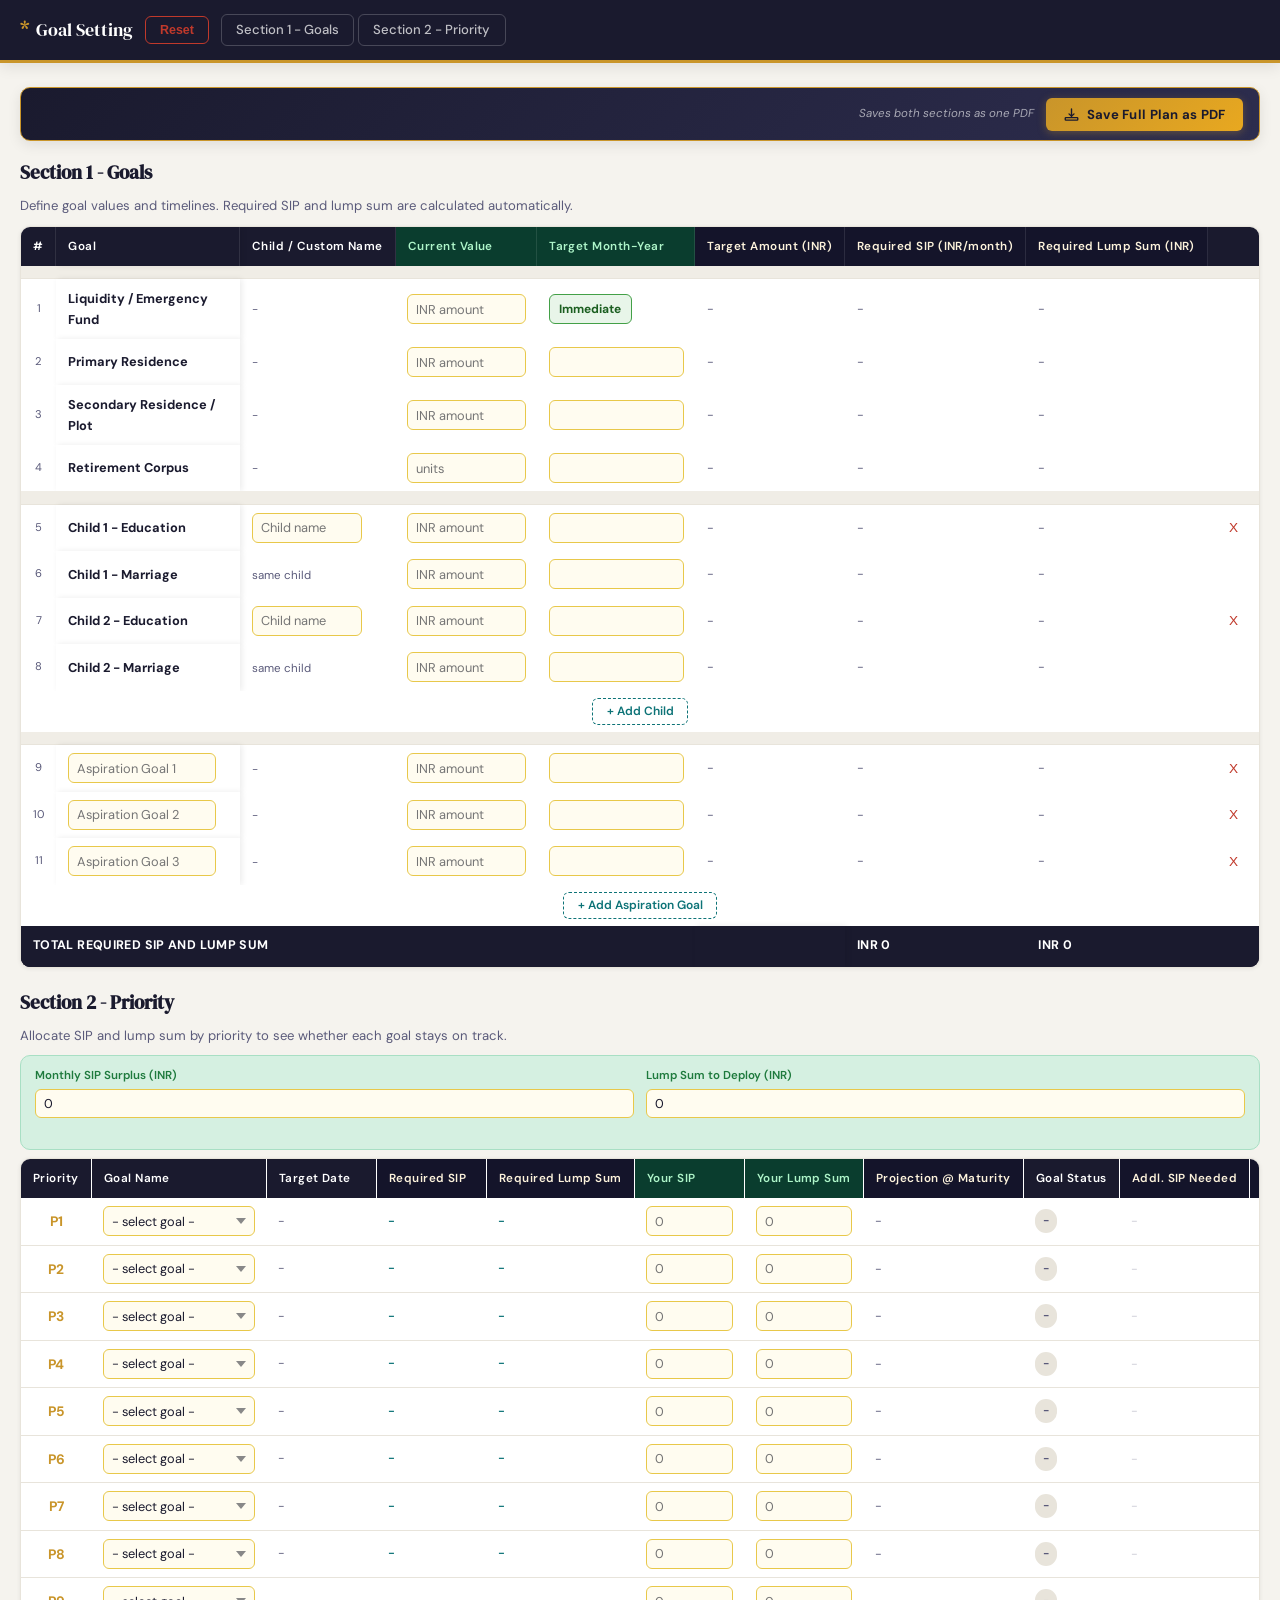
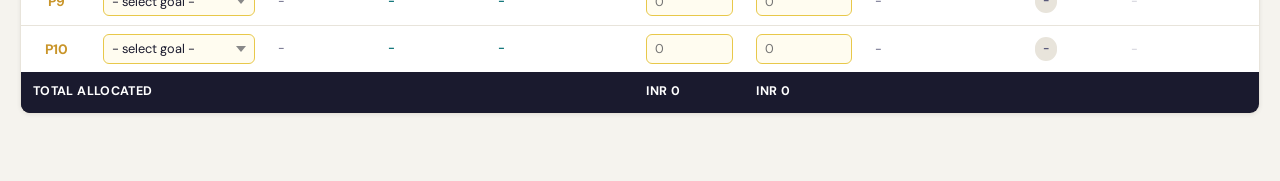
==== commit c1570536: "scrolling on mobile" ====
--- a/index.html
+++ b/index.html
@@ -242,18 +242,24 @@
             box-shadow: var(--s1);
             background: #fff;
             margin-bottom: .6rem;
-            -webkit-overflow-scrolling: touch
+            -webkit-overflow-scrolling: touch;
+            -webkit-transform: translate(0,0);
+            transform: translate(0,0);
+            overflow-y: hidden
         }
 
         .tscroll-goals {
             display: flex;
             flex-direction: column;
             overflow-y: visible;
-            max-height: none
+            max-height: none;
+            scroll-behavior: smooth
         }
 
         .tscroll-goals table {
-            flex: 1
+            flex: 1;
+            border-collapse: separate;
+            border-spacing: 0
         }
 
         .tscroll-goals tfoot {
@@ -838,6 +844,43 @@
         @media(max-width:767px) {
             html {
                 scroll-padding-top: 120px
+            }
+
+            /* On mobile: lock the scrollable container to prevent accidental scrolling of sticky cols */
+            .tscroll-goals {
+                overflow-x: hidden !important;
+                overflow-y: hidden !important
+            }
+
+            .tscroll-pri {
+                overflow-x: hidden !important;
+                overflow-y: hidden !important
+            }
+
+            .goals-tbl,
+            .pri-tbl {
+                font-size: .72rem;
+                min-width: auto !important
+            }
+
+            .goals-tbl th,
+            .goals-tbl td,
+            .pri-tbl th,
+            .pri-tbl td {
+                padding: .35rem .32rem
+            }
+
+            .goals-tbl th:nth-child(1),
+            .goals-tbl td:nth-child(1),
+            .goals-tbl th:nth-child(2),
+            .goals-tbl td:nth-child(2),
+            .pri-tbl th:nth-child(1),
+            .pri-tbl td:nth-child(1),
+            .pri-tbl th:nth-child(2),
+            .pri-tbl td:nth-child(2) {
+                position: static !important;
+                left: auto !important;
+                box-shadow: none !important
             }
 
             .hdr-in {
@@ -1466,8 +1509,11 @@
 
         /* Mobile cards — on input: update state + lightweight calc update only (no rebuild) */
         mobileCards.addEventListener('input', e => {
-            const el = e.target; const pi = +el.dataset.pidx; const pf = el.dataset.pfield;
-            if (Number.isNaN(pi) || !pf || pf === 'gid') return;
+            const el = e.target; 
+            const pi = el.dataset.pidx ? +el.dataset.pidx : null;
+            const pf = el.dataset.pfield;
+            if (pi === null || Number.isNaN(pi) || !pf || pf === 'gid') return;
+            if (pi >= ST.pris.length) return;
             ST.pris[pi][pf] = el.value;
             // Update words display inline without rebuilding
             if (pf === 'sip' || pf === 'lm') {
@@ -1477,8 +1523,15 @@
             updatePriorityCalcCells();
             updateMobileCardsCalc();
             saveST();
-        });
-        mobileCards.addEventListener('change', e => { const el = e.target; const pi = +el.dataset.pidx; const pf = el.dataset.pfield; if (Number.isNaN(pi) || !pf || pf !== 'gid') return; ST.pris[pi].sip = ''; ST.pris[pi].lm = ''; ST.pris[pi].gid = el.value; buildPriority(); buildMobileCards(); saveST(); });
+        }, true);
+        mobileCards.addEventListener('change', e => { 
+            const el = e.target; 
+            const pi = el.dataset.pidx ? +el.dataset.pidx : null;
+            const pf = el.dataset.pfield; 
+            if (pi === null || Number.isNaN(pi) || !pf || pf !== 'gid') return; 
+            if (pi >= ST.pris.length) return;
+            ST.pris[pi].sip = ''; ST.pris[pi].lm = ''; ST.pris[pi].gid = el.value; buildPriority(); buildMobileCards(); saveST(); 
+        }, true);
 
         document.getElementById('sipSurplus').addEventListener('input', e => { ST.sipSurplus = parseFloat(e.target.value) || 0; updateWordsDisplay('sipSurplus', 'sipWords'); saveST(); updatePriorityCalcCells(); updateMobileCardsCalc(); });
         document.getElementById('lmSurplus').addEventListener('input', e => { ST.lmSurplus = parseFloat(e.target.value) || 0; updateWordsDisplay('lmSurplus', 'lmWords'); saveST(); updatePriorityCalcCells(); updateMobileCardsCalc(); });
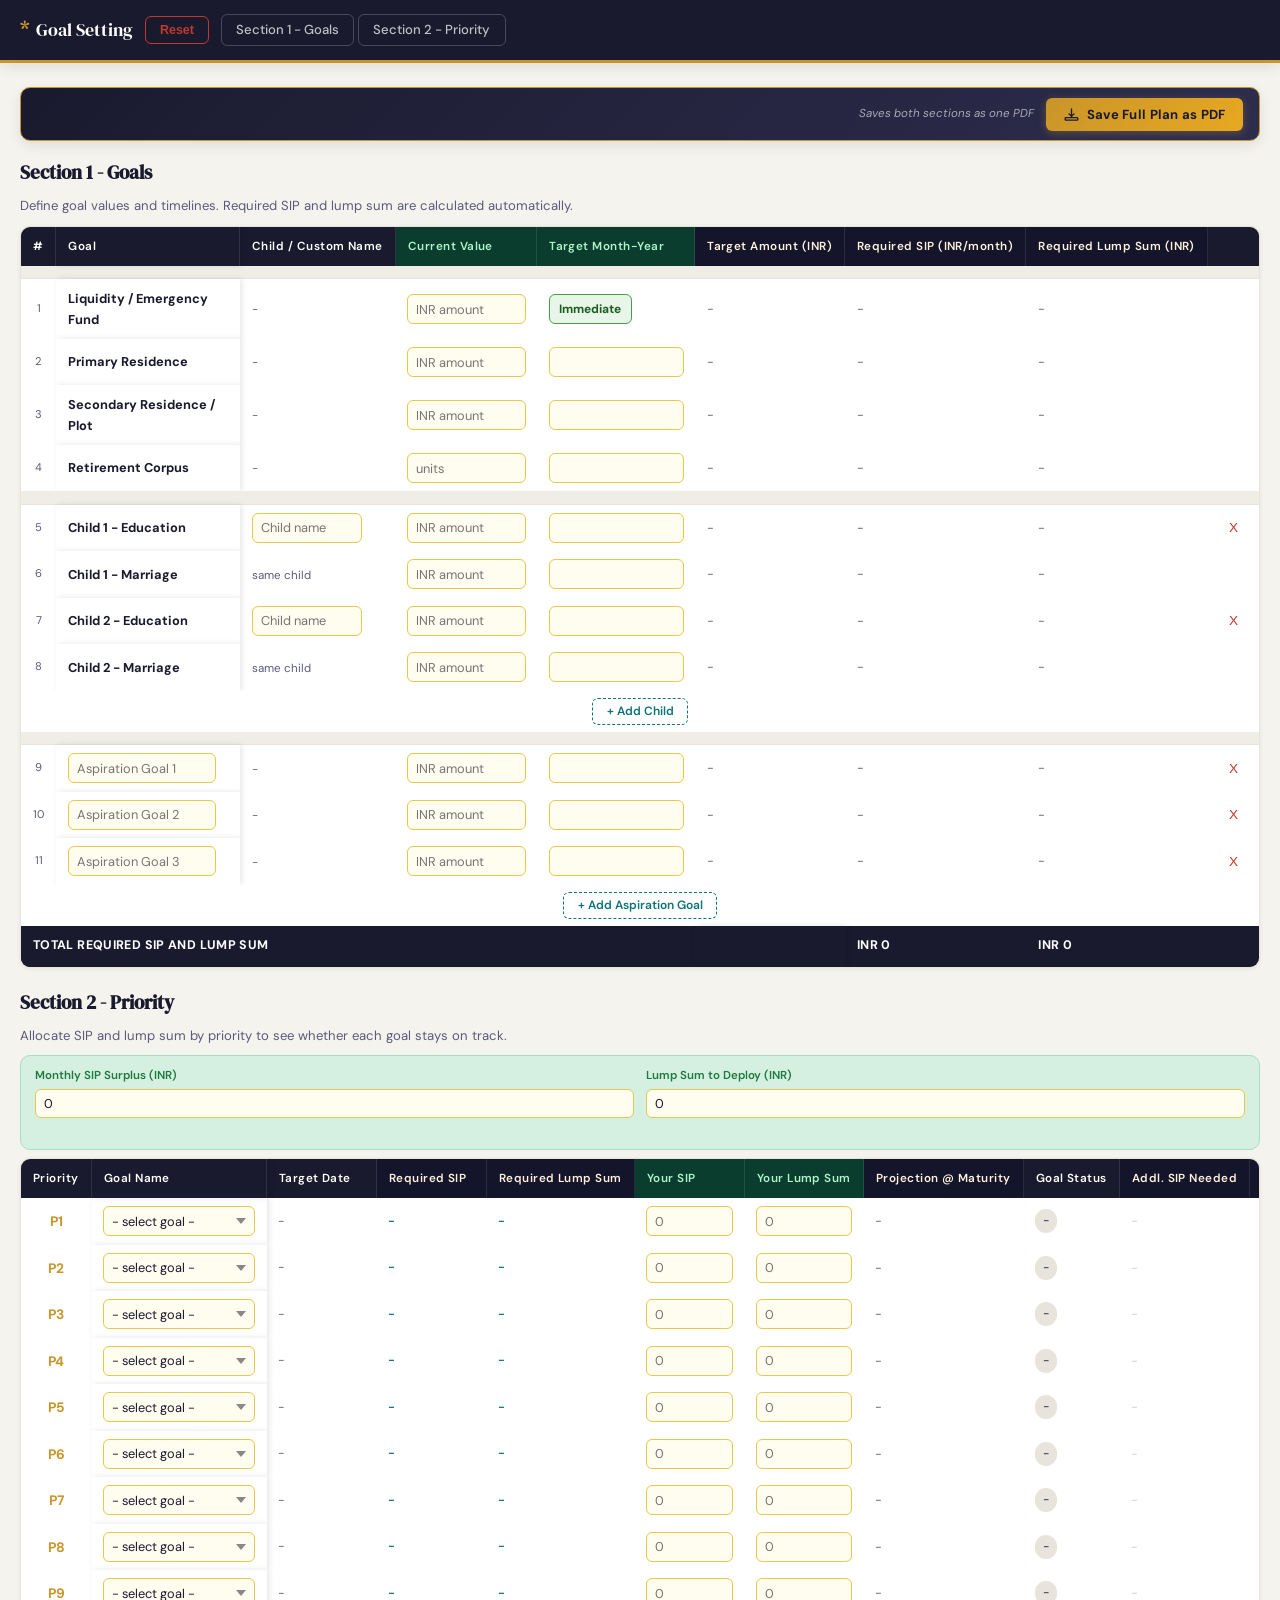
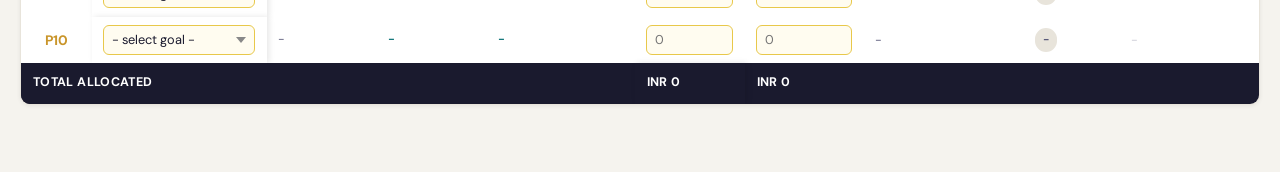
==== commit 166479f7: "mobile view" ====
--- a/index.html
+++ b/index.html
@@ -234,37 +234,23 @@
             margin-bottom: .6rem
         }
 
+        /* ── SCROLLABLE WRAPPERS ── */
         .tscroll-goals,
         .tscroll-pri {
-            overflow-x: auto;
+            overflow-x: auto;          /* horizontal scroll enabled */
+            overflow-y: visible;
             border-radius: var(--rm);
             border: 1.5px solid var(--cream);
             box-shadow: var(--s1);
             background: #fff;
             margin-bottom: .6rem;
             -webkit-overflow-scrolling: touch;
-            -webkit-transform: translate(0,0);
-            transform: translate(0,0);
-            overflow-y: hidden
-        }
-
-        .tscroll-goals {
-            display: flex;
-            flex-direction: column;
-            overflow-y: visible;
-            max-height: none;
-            scroll-behavior: smooth
-        }
-
-        .tscroll-goals table {
-            flex: 1;
+        }
+
+        .tscroll-goals table,
+        .tscroll-pri table {
             border-collapse: separate;
-            border-spacing: 0
-        }
-
-        .tscroll-goals tfoot {
-            position: static;
-            background: var(--ink) !important
+            border-spacing: 0;
         }
 
         table {
@@ -274,11 +260,11 @@
         }
 
         .goals-tbl {
-            min-width: 900px
+            min-width: 960px
         }
 
         .pri-tbl {
-            min-width: 1050px
+            min-width: 1100px
         }
 
         thead th {
@@ -291,9 +277,6 @@
             letter-spacing: .04em;
             white-space: nowrap;
             border-right: 1px solid rgba(255, 255, 255, .1);
-            position: sticky;
-            top: 0;
-            z-index: 10
         }
 
         thead th:last-child {
@@ -722,7 +705,9 @@
         }
 
         /* =============================================
-           STICKY FIRST COLUMN — Section 1 (Goals)
+           STICKY COLUMNS — Section 1 (Goals)
+           Only col 1 (#) and col 2 (Goal) are sticky.
+           All other columns scroll freely.
            ============================================= */
         .goals-tbl th:nth-child(1),
         .goals-tbl td:nth-child(1) {
@@ -735,47 +720,32 @@
             background: var(--ink);
             z-index: 11;
         }
-        .goals-tbl tbody tr:hover td:nth-child(1) {
-            background: #fafaf7;
-        }
-        .goals-tbl tbody td:nth-child(1) {
-            background: #fff;
-        }
-        .goals-tbl .grp-row td:nth-child(1) {
-            background: #f0ede6;
-        }
-        .goals-tbl tfoot td:nth-child(1) {
-            background: var(--ink);
-        }
-
-        /* Sticky GOAL NAME column (2nd col) — Section 1 */
+        .goals-tbl tbody tr:hover td:nth-child(1) { background: #fafaf7; }
+        .goals-tbl tbody td:nth-child(1)           { background: #fff; }
+        .goals-tbl .grp-row td:nth-child(1)        { background: #f0ede6; }
+        .goals-tbl tfoot td:nth-child(1)            { background: var(--ink); }
+
+        /* Goal Name column (2nd) — sticky, shadow to indicate freeze */
         .goals-tbl th:nth-child(2),
         .goals-tbl td:nth-child(2) {
             position: sticky;
-            left: 28px; /* width of col 1 */
+            left: 28px;   /* width of #-column */
             z-index: 5;
             background: inherit;
-            box-shadow: 2px 0 6px rgba(0,0,0,.08);
+            box-shadow: 2px 0 6px rgba(0,0,0,.10);
         }
         .goals-tbl thead th:nth-child(2) {
             background: var(--ink);
             z-index: 11;
         }
-        .goals-tbl tbody tr:hover td:nth-child(2) {
-            background: #fafaf7;
-        }
-        .goals-tbl tbody td:nth-child(2) {
-            background: #fff;
-        }
-        .goals-tbl .grp-row td:nth-child(2) {
-            background: #f0ede6;
-        }
-        .goals-tbl tfoot td:nth-child(2) {
-            background: var(--ink);
-        }
+        .goals-tbl tbody tr:hover td:nth-child(2) { background: #fafaf7; }
+        .goals-tbl tbody td:nth-child(2)           { background: #fff; }
+        .goals-tbl .grp-row td:nth-child(2)        { background: #f0ede6; }
+        .goals-tbl tfoot td:nth-child(2)            { background: var(--ink); }
 
         /* =============================================
-           STICKY FIRST COLUMN — Section 2 (Priority)
+           STICKY COLUMNS — Section 2 (Priority)
+           Only col 1 (Priority) and col 2 (Goal Name).
            ============================================= */
         .pri-tbl th:nth-child(1),
         .pri-tbl td:nth-child(1) {
@@ -788,100 +758,34 @@
             background: var(--ink);
             z-index: 11;
         }
-        .pri-tbl tbody tr:hover td:nth-child(1) {
-            background: #fafaf7;
-        }
-        .pri-tbl tbody td:nth-child(1) {
-            background: #fff;
-        }
-        .pri-tbl tfoot td:nth-child(1) {
-            background: var(--ink);
-        }
-
-        /* Sticky GOAL NAME column (2nd col) — Section 2 */
+        .pri-tbl tbody tr:hover td:nth-child(1) { background: #fafaf7; }
+        .pri-tbl tbody td:nth-child(1)           { background: #fff; }
+        .pri-tbl tfoot td:nth-child(1)            { background: var(--ink); }
+
         .pri-tbl th:nth-child(2),
         .pri-tbl td:nth-child(2) {
             position: sticky;
-            left: 60px; /* width of col 1 */
+            left: 60px;   /* width of Priority column */
             z-index: 5;
             background: inherit;
-            box-shadow: 2px 0 6px rgba(0,0,0,.08);
+            box-shadow: 2px 0 6px rgba(0,0,0,.10);
         }
         .pri-tbl thead th:nth-child(2) {
             background: var(--ink);
             z-index: 11;
         }
-        .pri-tbl tbody tr:hover td:nth-child(2) {
-            background: #fafaf7;
-        }
-        .pri-tbl tbody td:nth-child(2) {
-            background: #fff;
-        }
-        .pri-tbl tfoot td:nth-child(2) {
-            background: var(--ink);
-        }
+        .pri-tbl tbody tr:hover td:nth-child(2) { background: #fafaf7; }
+        .pri-tbl tbody td:nth-child(2)           { background: #fff; }
+        .pri-tbl tfoot td:nth-child(2)            { background: var(--ink); }
 
         @media(max-width:1023px) {
-            :root {
-                --hdr-h: 56px
-            }
-
-            .hdr-in {
-                gap: .5rem;
-                padding: 0 .9rem
-            }
-
-            .tbtn {
-                padding: .34rem .65rem;
-                font-size: .78rem
-            }
-
-            .tscroll-goals {
-                max-height: none
-            }
+            :root { --hdr-h: 56px }
+            .hdr-in { gap: .5rem; padding: 0 .9rem }
+            .tbtn   { padding: .34rem .65rem; font-size: .78rem }
         }
 
         @media(max-width:767px) {
-            html {
-                scroll-padding-top: 120px
-            }
-
-            /* On mobile: lock the scrollable container to prevent accidental scrolling of sticky cols */
-            .tscroll-goals {
-                overflow-x: hidden !important;
-                overflow-y: hidden !important
-            }
-
-            .tscroll-pri {
-                overflow-x: hidden !important;
-                overflow-y: hidden !important
-            }
-
-            .goals-tbl,
-            .pri-tbl {
-                font-size: .72rem;
-                min-width: auto !important
-            }
-
-            .goals-tbl th,
-            .goals-tbl td,
-            .pri-tbl th,
-            .pri-tbl td {
-                padding: .35rem .32rem
-            }
-
-            .goals-tbl th:nth-child(1),
-            .goals-tbl td:nth-child(1),
-            .goals-tbl th:nth-child(2),
-            .goals-tbl td:nth-child(2),
-            .pri-tbl th:nth-child(1),
-            .pri-tbl td:nth-child(1),
-            .pri-tbl th:nth-child(2),
-            .pri-tbl td:nth-child(2) {
-                position: static !important;
-                left: auto !important;
-                box-shadow: none !important
-            }
+            html { scroll-padding-top: 120px }
 
             .hdr-in {
                 flex-direction: column;
@@ -890,7 +794,6 @@
                 align-items: stretch;
                 min-height: auto
             }
-
             .hdr-top {
                 display: flex;
                 width: 100%;
@@ -898,24 +801,14 @@
                 justify-content: space-between;
                 gap: .5rem
             }
-
-            .rst-btn {
-                margin-left: 0;
-                font-size: .72rem;
-                padding: .32rem .7rem
-            }
-
-            .logo {
-                font-size: 1rem
-            }
-
-            .tab-nav {
+            .rst-btn  { margin-left: 0; font-size: .72rem; padding: .32rem .7rem }
+            .logo     { font-size: 1rem }
+            .tab-nav  {
                 width: 100%;
                 display: grid;
                 grid-template-columns: 1fr 1fr;
                 gap: .18rem
             }
-
             .tbtn {
                 text-align: center;
                 font-size: .76rem;
@@ -924,291 +817,131 @@
                 white-space: normal;
                 line-height: 1.2
             }
-
-            .main {
-                padding: .85rem .65rem calc(2.5rem + var(--safe-bottom))
-            }
-
-            .section-card {
-                overflow: hidden
-            }
-
-            .scroll-hint {
-                display: block
-            }
-
-            .tscroll-goals {
-                max-height: none
-            }
-
-            table {
-                font-size: .74rem
-            }
-
-            thead th {
-                padding: .48rem .42rem;
-                font-size: .65rem
-            }
-
-            tbody td {
-                padding: .42rem .44rem
-            }
-
-            .ti {
-                font-size: .74rem;
-                padding: .3rem .4rem
-            }
-
-            .tot-row td {
+            .main { padding: .85rem .65rem calc(2.5rem + var(--safe-bottom)) }
+
+            /* On mobile keep scroll, but remove sticky positioning to save space */
+            .tscroll-goals,
+            .tscroll-pri {
+                overflow-x: auto;
+            }
+            .goals-tbl,
+            .pri-tbl {
                 font-size: .72rem;
-                padding: .55rem .44rem
-            }
-
-            .pdf-bar {
-                flex-direction: column;
-                align-items: flex-start;
-                gap: .4rem
-            }
-
-            .pdf-btn {
-                width: 100%;
-                justify-content: center
-            }
-
-            .surp {
-                flex-wrap: wrap;
-                align-items: stretch;
-                gap: .5rem;
-                padding: .5rem .65rem
-            }
-
-            .surp-it {
-                flex: 1 1 100%
-            }
-
-            .surp-it label {
-                font-size: .65rem
-            }
-
-            .surp-it .si {
-                font-size: .75rem;
-                padding: .28rem .4rem
-            }
-
-            .tscroll-pri {
-                display: none
-            }
-
-            .mobile-cards {
-                display: block
-            }
-
-            .mc-goal {
-                white-space: normal
-            }
-
-            .mc-body,
-            .mc-inp-row {
-                grid-template-columns: 1fr
-            }
+                min-width: auto !important
+            }
+            .goals-tbl th, .goals-tbl td,
+            .pri-tbl  th, .pri-tbl  td {
+                padding: .35rem .32rem
+            }
+            /* Remove sticky on small screens — mobile uses card view for section 2 */
+            .goals-tbl th:nth-child(1),
+            .goals-tbl td:nth-child(1),
+            .goals-tbl th:nth-child(2),
+            .goals-tbl td:nth-child(2),
+            .pri-tbl  th:nth-child(1),
+            .pri-tbl  td:nth-child(1),
+            .pri-tbl  th:nth-child(2),
+            .pri-tbl  td:nth-child(2) {
+                position: static !important;
+                left: auto !important;
+                box-shadow: none !important
+            }
+            .scroll-hint { display: block }
+            table        { font-size: .74rem }
+            thead th     { padding: .48rem .42rem; font-size: .65rem }
+            tbody td     { padding: .42rem .44rem }
+            .ti          { font-size: .74rem; padding: .3rem .4rem }
+            .tot-row td  { font-size: .72rem; padding: .55rem .44rem }
+            .pdf-bar     { flex-direction: column; align-items: flex-start; gap: .4rem }
+            .pdf-btn     { width: 100%; justify-content: center }
+            .surp        { flex-wrap: wrap; align-items: stretch; gap: .5rem; padding: .5rem .65rem }
+            .surp-it     { flex: 1 1 100% }
+            .surp-it label { font-size: .65rem }
+            .surp-it .si { font-size: .75rem; padding: .28rem .4rem }
+            .tscroll-pri { display: none }
+            .mobile-cards { display: block }
+            .mc-goal  { white-space: normal }
+            .mc-body, .mc-inp-row { grid-template-columns: 1fr }
         }
 
         @media(max-width:480px) {
-            .tbtn {
-                font-size: .7rem;
-                padding: .38rem .2rem
-            }
-
-            .main {
-                padding-left: .5rem;
-                padding-right: .5rem
-            }
-
-            .logo {
-                font-size: .92rem
-            }
-
-            .logo-ic {
-                font-size: 1.2rem
-            }
+            .tbtn { font-size: .7rem; padding: .38rem .2rem }
+            .main { padding-left: .5rem; padding-right: .5rem }
+            .logo { font-size: .92rem }
+            .logo-ic { font-size: 1.2rem }
         }
 
         @media print {
-            @page {
-                size: A3 landscape;
-                margin: 8mm 6mm
-            }
-
-            .hdr,
-            .pdf-bar,
-            .rst-btn,
-            .scroll-hint,
-            .add-row-cell,
-            .del-btn,
-            .mobile-cards {
+            @page { size: A3 landscape; margin: 8mm 6mm }
+            .hdr, .pdf-bar, .rst-btn, .scroll-hint, .add-row-cell, .del-btn, .mobile-cards {
                 display: none !important
             }
-
             body {
                 background: #fff !important;
                 font-size: 8pt;
                 -webkit-print-color-adjust: exact;
                 print-color-adjust: exact
             }
-
-            .main {
-                padding: 0;
-                max-width: none
-            }
-
-            .section-card {
-                break-inside: avoid-page;
-                margin-bottom: 5mm
-            }
-
-            .section-card+.section-card {
-                margin-top: 0 !important
-            }
-
-            .tscroll-goals,
-            .tscroll-pri {
+            .main { padding: 0; max-width: none }
+            .section-card { break-inside: avoid-page; margin-bottom: 5mm }
+            .section-card + .section-card { margin-top: 0 !important }
+            .tscroll-goals, .tscroll-pri {
                 overflow: visible !important;
                 max-height: none !important;
                 border: 1pt solid #e8e4db !important;
                 border-radius: 4pt !important;
                 box-shadow: none !important
             }
-
-            table {
-                font-size: 7.5pt;
-                width: 100%;
-                border-collapse: collapse
-            }
-
-            .goals-tbl,
-            .pri-tbl {
-                min-width: 0 !important;
-                width: 100%
-            }
-
-            /* Remove sticky positioning for print */
-            .goals-tbl th:nth-child(1),
-            .goals-tbl td:nth-child(1),
-            .goals-tbl th:nth-child(2),
-            .goals-tbl td:nth-child(2),
-            .pri-tbl th:nth-child(1),
-            .pri-tbl td:nth-child(1),
-            .pri-tbl th:nth-child(2),
-            .pri-tbl td:nth-child(2) {
+            table { font-size: 7.5pt; width: 100%; border-collapse: collapse }
+            .goals-tbl, .pri-tbl { min-width: 0 !important; width: 100% }
+            .goals-tbl th:nth-child(1), .goals-tbl td:nth-child(1),
+            .goals-tbl th:nth-child(2), .goals-tbl td:nth-child(2),
+            .pri-tbl  th:nth-child(1), .pri-tbl  td:nth-child(1),
+            .pri-tbl  th:nth-child(2), .pri-tbl  td:nth-child(2) {
                 position: static !important;
                 box-shadow: none !important;
             }
-
             thead th {
-                background: #1a1a2e !important;
-                color: #fff !important;
-                padding: 2.5mm 2mm;
-                font-size: 6.5pt;
-                letter-spacing: .03em;
-                white-space: normal;
-                word-break: break-word;
-                border-right: .5pt solid rgba(255, 255, 255, .15) !important
-            }
-
-            thead th.th-calc {
-                background: #14142a !important;
-                color: #fdf3dc !important
-            }
-
-            thead th.th-user {
-                background: #0a3d2e !important;
-                color: #aef5c9 !important
-            }
-
-            tbody td {
-                padding: 2mm 2mm;
-                font-size: 7.5pt
-            }
-
+                background: #1a1a2e !important; color: #fff !important;
+                padding: 2.5mm 2mm; font-size: 6.5pt; letter-spacing: .03em;
+                white-space: normal; word-break: break-word;
+                border-right: .5pt solid rgba(255,255,255,.15) !important
+            }
+            thead th.th-calc { background: #14142a !important; color: #fdf3dc !important }
+            thead th.th-user { background: #0a3d2e !important; color: #aef5c9 !important }
+            tbody td { padding: 2mm 2mm; font-size: 7.5pt }
             .tot-row td {
-                background: #1a1a2e !important;
-                color: #fff !important;
-                font-weight: 700;
-                font-size: 7.5pt;
-                padding: 2.5mm 2mm
-            }
-
-            .tot-val {
-                color: #c9952a !important;
-                font-size: 8pt !important
-            }
-
-            .ti,
-            .si {
-                border: none !important;
-                background: transparent !important;
-                padding: 0 !important;
-                font-size: 7.5pt !important;
-                width: auto !important;
-                max-width: none !important;
-                box-shadow: none !important;
-                -webkit-appearance: none !important;
-                appearance: none !important;
-                background-image: none !important
-            }
-
+                background: #1a1a2e !important; color: #fff !important;
+                font-weight: 700; font-size: 7.5pt; padding: 2.5mm 2mm
+            }
+            .tot-val { color: #c9952a !important; font-size: 8pt !important }
+            .ti, .si {
+                border: none !important; background: transparent !important;
+                padding: 0 !important; font-size: 7.5pt !important;
+                width: auto !important; max-width: none !important;
+                box-shadow: none !important; -webkit-appearance: none !important;
+                appearance: none !important; background-image: none !important
+            }
             .grp-row td {
-                background: #f0ede6 !important;
-                font-size: 7pt;
-                font-weight: 700;
-                color: #5a5a7a !important;
-                letter-spacing: .05em;
-                text-transform: uppercase;
-                padding: 2mm 2mm
-            }
-
+                background: #f0ede6 !important; font-size: 7pt; font-weight: 700;
+                color: #5a5a7a !important; letter-spacing: .05em;
+                text-transform: uppercase; padding: 2mm 2mm
+            }
             .surp {
-                display: flex !important;
-                gap: 8mm;
-                padding: 3mm 4mm;
-                margin-bottom: 4mm;
-                background: #d5f0e1 !important;
-                border: 1pt solid #a8dfc4 !important;
+                display: flex !important; gap: 8mm; padding: 3mm 4mm; margin-bottom: 4mm;
+                background: #d5f0e1 !important; border: 1pt solid #a8dfc4 !important;
                 border-radius: 4pt
             }
-
             .surp-it .si {
-                border: 1pt solid #e8c84a !important;
-                background: #fffcf0 !important;
-                border-radius: 3pt;
-                padding: 1.5mm 2mm !important
-            }
-
-            .surp-warning {
-                display: none !important
-            }
-
-            .imm-unlock {
-                display: none !important
-            }
-
-            thead {
-                display: table-header-group
-            }
-
-            tfoot {
-                display: table-footer-group
-            }
-        }
-
-        @media print {
-            .tscroll-pri {
-                display: block !important
-            }
-
-            .mobile-cards {
-                display: none !important
-            }
+                border: 1pt solid #e8c84a !important; background: #fffcf0 !important;
+                border-radius: 3pt; padding: 1.5mm 2mm !important
+            }
+            .surp-warning { display: none !important }
+            .imm-unlock   { display: none !important }
+            thead { display: table-header-group }
+            tfoot { display: table-footer-group }
+            .tscroll-pri  { display: block !important }
+            .mobile-cards { display: none !important }
         }
     </style>
 </head>
@@ -1217,25 +950,30 @@
     <header class="hdr">
         <div class="hdr-in">
             <div class="hdr-top">
-                <div class="logo"><span class="logo-ic">*</span><span>Goal Setting</span></div><button class="rst-btn"
-                    id="resetBtn">Reset</button>
+                <div class="logo"><span class="logo-ic">*</span><span>Goal Setting</span></div>
+                <button class="rst-btn" id="resetBtn">Reset</button>
             </div>
-                <nav class="tab-nav"><a class="tbtn" href="#section1-title">Section 1 - Goals</a><a class="tbtn"
-                    href="#section2-title">Section 2 - Priority</a></nav>
+            <nav class="tab-nav">
+                <a class="tbtn" href="#section1-title">Section 1 - Goals</a>
+                <a class="tbtn" href="#section2-title">Section 2 - Priority</a>
+            </nav>
         </div>
     </header>
     <main class="main">
-        <div class="pdf-bar"><span class="pdf-tip">Saves both sections as one PDF</span><button class="pdf-btn"
-                id="savePdfBtn"><svg viewBox="0 0 24 24" fill="none" stroke="currentColor" stroke-width="2.2"
+        <div class="pdf-bar">
+            <span class="pdf-tip">Saves both sections as one PDF</span>
+            <button class="pdf-btn" id="savePdfBtn">
+                <svg viewBox="0 0 24 24" fill="none" stroke="currentColor" stroke-width="2.2"
                     stroke-linecap="round" stroke-linejoin="round">
                     <path d="M12 15V3m0 12-4-4m4 4 4-4" />
                     <rect x="2" y="17" width="20" height="4" rx="1" />
-                </svg>Save Full Plan as PDF</button></div>
+                </svg>Save Full Plan as PDF
+            </button>
+        </div>
         <section id="section1" class="section-card">
             <h2 id="section1-title" class="section-title">Section 1 - Goals</h2>
-            <p class="section-sub">Define goal values and timelines. Required SIP and lump sum are calculated
-                automatically.</p>
-            <p class="scroll-hint">Scroll horizontally → Goal column stays fixed</p>
+            <p class="section-sub">Define goal values and timelines. Required SIP and lump sum are calculated automatically.</p>
+            <p class="scroll-hint">← Scroll right → (Goal column stays fixed)</p>
             <div class="tscroll-goals">
                 <table class="goals-tbl">
                     <thead>
@@ -1268,19 +1006,22 @@
             <h2 id="section2-title" class="section-title">Section 2 - Priority</h2>
             <p class="section-sub">Allocate SIP and lump sum by priority to see whether each goal stays on track.</p>
             <div class="surp">
-                <div class="surp-it"><label>Monthly SIP Surplus (INR)</label><input type="number" id="sipSurplus"
-                        class="si" value="0" min="0" step="any" inputmode="numeric" placeholder="0" />
+                <div class="surp-it">
+                    <label>Monthly SIP Surplus (INR)</label>
+                    <input type="number" id="sipSurplus" class="si" value="0" min="0" step="any" inputmode="numeric" placeholder="0" />
                     <div class="surp-words" id="sipWords"></div>
                 </div>
-                <div class="surp-it"><label>Lump Sum to Deploy (INR)</label><input type="number" id="lmSurplus"
-                        class="si" value="0" min="0" step="any" inputmode="numeric" placeholder="0" />
+                <div class="surp-it">
+                    <label>Lump Sum to Deploy (INR)</label>
+                    <input type="number" id="lmSurplus" class="si" value="0" min="0" step="any" inputmode="numeric" placeholder="0" />
                     <div class="surp-words" id="lmWords"></div>
                 </div>
             </div>
-            <div class="surp-warning" id="surpWarning"><span class="warn-icon" id="surpWarnIcon">!</span>
+            <div class="surp-warning" id="surpWarning">
+                <span class="warn-icon" id="surpWarnIcon">!</span>
                 <div class="warn-lines" id="surpWarningText"></div>
             </div>
-            <p class="scroll-hint">Scroll horizontally → Goal column stays fixed</p>
+            <p class="scroll-hint">← Scroll right → (Goal column stays fixed)</p>
             <div class="tscroll-pri">
                 <table class="pri-tbl">
                     <thead>
@@ -1313,232 +1054,843 @@
         </section>
     </main>
     <div class="toast" id="toast"></div>
+
     <script>
-        const DEF_S = { inflation: 6, r1: 5, r2: 8, r3: 9, r4: 11, r5: 10, retMult: 100000, retRate: 6 };
-        const FIXED_GOALS = [{ id: 'liquidity', label: 'Liquidity / Emergency Fund', isRet: false }, { id: 'primary', label: 'Primary Residence', isRet: false }, { id: 'secondary', label: 'Secondary Residence / Plot', isRet: false }, { id: 'retirement', label: 'Retirement Corpus', isRet: true }];
+        // ── Settings defaults (mirrors Formula_Reference_Guide.docx Settings Tab) ──
+        const DEF_S = {
+            inflation: 6,   // C5  Annual Inflation Rate
+            r1: 5,          // C8  Return Rate ≤ 12 months
+            r2: 8,          // C9  Return Rate 13–24 months
+            r3: 9,          // C10 Return Rate 25–36 months
+            r4: 11,         // C11 Return Rate 37–120 months
+            r5: 10,         // C12 Return Rate > 120 months
+            retMult: 100000, // C15 Retirement Monthly Multiplier ₹1,00,000
+            retRate: 6       // C16 Retirement Withdrawal Rate (Perpetuity) 6%
+        };
+
+        const FIXED_GOALS = [
+            { id: 'liquidity',   label: 'Liquidity / Emergency Fund',      isRet: false },
+            { id: 'primary',     label: 'Primary Residence',                isRet: false },
+            { id: 'secondary',   label: 'Secondary Residence / Plot',       isRet: false },
+            { id: 'retirement',  label: 'Retirement Corpus',                isRet: true  }
+        ];
+
         const LS_KEY = 'finsc_v5';
-        function defState() { return { s: { ...DEF_S }, fixedGoals: FIXED_GOALS.map((g, i) => ({ val: '', date: i === 0 ? 'Immediate' : '', name: '' })), childGoals: [{ childName: '', eduVal: '', eduDate: '', marryVal: '', marryDate: '' }, { childName: '', eduVal: '', eduDate: '', marryVal: '', marryDate: '' }], aspirationGoals: [{ name: '', val: '', date: '' }, { name: '', val: '', date: '' }, { name: '', val: '', date: '' }], pris: Array.from({ length: 10 }, () => ({ gid: '', sip: '', lm: '' })), sipSurplus: 0, lmSurplus: 0 }; }
+
+        function defState() {
+            return {
+                s: { ...DEF_S },
+                fixedGoals: FIXED_GOALS.map((g, i) => ({ val: '', date: i === 0 ? 'Immediate' : '', name: '' })),
+                childGoals: [
+                    { childName: '', eduVal: '', eduDate: '', marryVal: '', marryDate: '' },
+                    { childName: '', eduVal: '', eduDate: '', marryVal: '', marryDate: '' }
+                ],
+                aspirationGoals: [
+                    { name: '', val: '', date: '' },
+                    { name: '', val: '', date: '' },
+                    { name: '', val: '', date: '' }
+                ],
+                pris: Array.from({ length: 10 }, () => ({ gid: '', sip: '', lm: '' })),
+                sipSurplus: 0,
+                lmSurplus: 0
+            };
+        }
+
         let ST = loadST();
-        function loadST() { try { const raw = localStorage.getItem(LS_KEY); if (!raw) return defState(); const sv = JSON.parse(raw); const d = defState(); return { s: { ...d.s, ...(sv.s || {}) }, fixedGoals: d.fixedGoals.map((g, i) => { const merged = { ...g, ...(sv.fixedGoals?.[i] || {}) }; if (i === 0) merged.date = 'Immediate'; return merged; }), childGoals: (sv.childGoals && sv.childGoals.length) ? sv.childGoals.map(c => ({ childName: '', eduVal: '', eduDate: '', marryVal: '', marryDate: '', ...c })) : d.childGoals, aspirationGoals: (sv.aspirationGoals && sv.aspirationGoals.length) ? sv.aspirationGoals.map(a => ({ name: '', val: '', date: '', ...a })) : d.aspirationGoals, pris: sv.pris && sv.pris.length ? sv.pris.map(p => ({ gid: '', sip: '', lm: '', ...p })) : d.pris, sipSurplus: sv.sipSurplus || 0, lmSurplus: sv.lmSurplus || 0 }; } catch { return defState(); } }
+
+        function loadST() {
+            try {
+                const raw = localStorage.getItem(LS_KEY);
+                if (!raw) return defState();
+                const sv = JSON.parse(raw);
+                const d = defState();
+                return {
+                    s: { ...d.s, ...(sv.s || {}) },
+                    fixedGoals: d.fixedGoals.map((g, i) => {
+                        const merged = { ...g, ...(sv.fixedGoals?.[i] || {}) };
+                        if (i === 0) merged.date = 'Immediate';
+                        return merged;
+                    }),
+                    childGoals: (sv.childGoals && sv.childGoals.length)
+                        ? sv.childGoals.map(c => ({ childName: '', eduVal: '', eduDate: '', marryVal: '', marryDate: '', ...c }))
+                        : d.childGoals,
+                    aspirationGoals: (sv.aspirationGoals && sv.aspirationGoals.length)
+                        ? sv.aspirationGoals.map(a => ({ name: '', val: '', date: '', ...a }))
+                        : d.aspirationGoals,
+                    pris: sv.pris && sv.pris.length
+                        ? sv.pris.map(p => ({ gid: '', sip: '', lm: '', ...p }))
+                        : d.pris,
+                    sipSurplus: sv.sipSurplus || 0,
+                    lmSurplus:  sv.lmSurplus  || 0
+                };
+            } catch { return defState(); }
+        }
+
         function saveST() { localStorage.setItem(LS_KEY, JSON.stringify(ST)); }
-        const ones = ['', 'One', 'Two', 'Three', 'Four', 'Five', 'Six', 'Seven', 'Eight', 'Nine', 'Ten', 'Eleven', 'Twelve', 'Thirteen', 'Fourteen', 'Fifteen', 'Sixteen', 'Seventeen', 'Eighteen', 'Nineteen'];
-        const tens = ['', '', 'Twenty', 'Thirty', 'Forty', 'Fifty', 'Sixty', 'Seventy', 'Eighty', 'Ninety'];
-        function numToWordsIndian(n) { n = Math.floor(n); if (!n || n < 0) return ''; if (n === 0) return 'Zero'; function below100(num) { if (num < 20) return ones[num]; return tens[Math.floor(num / 10)] + (num % 10 ? ' ' + ones[num % 10] : ''); } function below1000(num) { if (num < 100) return below100(num); return ones[Math.floor(num / 100)] + ' Hundred' + (num % 100 ? ' ' + below100(num % 100) : ''); } let result = ''; const cr = Math.floor(n / 1e7); n %= 1e7; const lac = Math.floor(n / 1e5); n %= 1e5; const th = Math.floor(n / 1e3); n %= 1e3; const rem = n; if (cr) result += below1000(cr) + ' Crore '; if (lac) result += below100(lac) + ' Lakh '; if (th) result += below1000(th) + ' Thousand '; if (rem) result += below1000(rem); return result.trim(); }
-        function amountWords(val) { const num = parseFloat(val) || 0; if (!num) return ''; let shortTag = ''; if (num >= 1e7) shortTag = 'INR ' + (num / 1e7).toFixed(2) + ' Cr'; else if (num >= 1e5) shortTag = 'INR ' + (num / 1e5).toFixed(2) + ' L'; const words = numToWordsIndian(num); return words ? (shortTag ? shortTag + ' - ' + words : words) : ''; }
-        function updateWordsDisplay(inputId, displayId) { const val = document.getElementById(inputId).value; document.getElementById(displayId).textContent = amountWords(val); }
-        function parseMonths(raw) { if (!raw || !raw.trim()) return 1; const s = raw.trim(); if (s.toLowerCase() === 'immediate') return 1; const MN = ['jan', 'feb', 'mar', 'apr', 'may', 'jun', 'jul', 'aug', 'sep', 'oct', 'nov', 'dec']; const today = new Date(); today.setDate(1); today.setHours(0, 0, 0, 0); const m1 = s.match(/^([A-Za-z]{3})-(\d{4})$/); if (m1) { const mo = MN.indexOf(m1[1].toLowerCase()); if (mo === -1) return 0; const t = new Date(+m1[2], mo, 1); return Math.max(1, (t.getFullYear() - today.getFullYear()) * 12 + (t.getMonth() - today.getMonth())); } const m2 = s.match(/^(\d{1,2})\/(\d{4})$/); if (m2) { const t = new Date(+m2[2], +m2[1] - 1, 1); return Math.max(1, (t.getFullYear() - today.getFullYear()) * 12 + (t.getMonth() - today.getMonth())); } const m3 = s.match(/^(\d{4})-(\d{1,2})$/); if (m3) { const t = new Date(+m3[1], +m3[2] - 1, 1); return Math.max(1, (t.getFullYear() - today.getFullYear()) * 12 + (t.getMonth() - today.getMonth())); } return 0; }
-        function rRate(mo, s) { if (!mo) return 0; if (mo <= 12) return s.r1 / 100; if (mo <= 24) return s.r2 / 100; if (mo <= 36) return s.r3 / 100; if (mo <= 120) return s.r4 / 100; return s.r5 / 100; }
-        function FV(r, n, pmt, pv) { if (!r) return -(pv + pmt * n); const f = Math.pow(1 + r, n); return -(pv * f + pmt * ((f - 1) / r)); }
-        function PMT(r, n, pv, fv) { fv = fv || 0; if (!r) return -(pv + fv) / n; const f = Math.pow(1 + r, n); return -(pv * f + fv) / ((f - 1) / r); }
-        function PV(r, n, pmt, fv) { fv = fv || 0; if (!r) return -(fv + pmt * n); const f = Math.pow(1 + r, n); return -(fv + pmt * ((f - 1) / r)) / f; }
-        function r500(v) { return Math.max(1000, Math.round(v / 500) * 500); }
-        function computeGoal(val, date, isRet, s) { const mo = parseMonths(date); const v = parseFloat(val) || 0; let target = null; if (mo > 0 && v > 0) { if (isRet) { const mn = v * s.retMult; const fn = FV(s.inflation / 100 / 12, mo, 0, -mn); target = (fn * 12) / (s.retRate / 100); } else { target = FV(s.inflation / 100 / 12, mo, 0, -v); } } const rt = rRate(mo, s); const rSIP = (target && mo > 0) ? r500(-PMT(rt / 12, mo, 0, target)) : null; const rLM = (target && mo > 0) ? r500(-PV(rt / 12, mo, 0, target)) : null; return { mo, target, rSIP, rLM, rt }; }
-        function formatValueShort(v) { const num = parseFloat(v) || 0; if (!num) return ''; if (num >= 1e7) return (num / 1e7).toFixed(2) + ' Cr'; if (num >= 1e5) return (num / 1e5).toFixed(2) + ' L'; if (num >= 1e3) return (num / 1e3).toFixed(1) + 'k'; return ''; }
-        function inr(v, d = 0) { if (v === null || v === undefined || isNaN(v)) return '-'; return 'INR ' + Number(v).toLocaleString('en-IN', { maximumFractionDigits: d, minimumFractionDigits: d }); }
-        function inrSh(v) { if (!v || isNaN(v) || v === 0) return '-'; if (v >= 1e7) return 'INR ' + (v / 1e7).toFixed(2) + ' Cr'; if (v >= 1e5) return 'INR ' + (v / 1e5).toFixed(2) + ' L'; return inr(v); }
-        function esc(s) { return String(s || '').replace(/&/g, '&amp;').replace(/</g, '&lt;').replace(/>/g, '&gt;').replace(/\"/g, '&quot;'); }
-        function buildHint(val, isRet, s) { const v = parseFloat(val) || 0; if (!v) return ''; if (isRet) return v + ' unit' + (v !== 1 ? 's' : '') + ' = INR ' + (v * s.retMult / 1e5).toFixed(2) + 'L/mo'; return formatValueShort(val) || ''; }
-        function makeGroupHeader(label, colspan) { const tr = document.createElement('tr'); tr.className = 'grp-row'; tr.innerHTML = '<td colspan="' + colspan + '">' + label + '</td>'; return tr; }
-        function makeAddRow(section, btnLabel) { const tr = document.createElement('tr'); tr.innerHTML = '<td colspan="9" class="add-row-cell"><button class="add-row-btn" data-addsection="' + section + '">' + btnLabel + '</button></td>'; return tr; }
-        function updateCalcCells() { const s = ST.s; let tSIP = 0, tLM = 0; const rows = document.querySelectorAll('#goalsBody tr[data-gid]'); rows.forEach(tr => { const gid = tr.dataset.gid; if (!gid) return; let val = '', date = '', isRet = false; if (['liquidity', 'primary', 'secondary', 'retirement'].includes(gid)) { const fi = FIXED_GOALS.findIndex(g => g.id === gid); if (fi >= 0) { val = ST.fixedGoals[fi].val; date = (fi === 0) ? 'Immediate' : ST.fixedGoals[fi].date; isRet = FIXED_GOALS[fi].isRet; } } else if (gid.match(/^child(\d+)_edu$/)) { const ci = parseInt(gid.match(/^child(\d+)/)[1], 10); if (ST.childGoals[ci]) { val = ST.childGoals[ci].eduVal; date = ST.childGoals[ci].eduDate; } } else if (gid.match(/^child(\d+)_marry$/)) { const ci = parseInt(gid.match(/^child(\d+)/)[1], 10); if (ST.childGoals[ci]) { val = ST.childGoals[ci].marryVal; date = ST.childGoals[ci].marryDate; } } else if (gid.match(/^asp(\d+)$/)) { const ai = parseInt(gid.match(/^asp(\d+)/)[1], 10); if (ST.aspirationGoals[ai]) { val = ST.aspirationGoals[ai].val; date = ST.aspirationGoals[ai].date; } } const out = computeGoal(val, date, isRet, s); if (out.rSIP) tSIP += out.rSIP; if (out.rLM) tLM += out.rLM; const tds = tr.querySelectorAll('td'); if (tds.length < 8) return; if (!val) tds[5].innerHTML = '<span class="cz">-</span>'; else if (!out.target) tds[5].innerHTML = '<span class="warn-cell">Enter valid date</span>'; else tds[5].innerHTML = '<span class="cv">' + inr(out.target) + '</span>'; tds[6].innerHTML = out.rSIP ? '<span class="cv">' + inr(out.rSIP) + '</span>' : '<span class="cz">-</span>'; tds[7].innerHTML = out.rLM ? '<span class="cv">' + inr(out.rLM) + '</span>' : '<span class="cz">-</span>'; const valTd = tds[3]; let hintEl = valTd.querySelector('.cv-hint'); const hintText = buildHint(val, isRet, s); if (hintText) { if (!hintEl) { hintEl = document.createElement('small'); hintEl.className = 'cv-hint'; valTd.appendChild(hintEl); } hintEl.textContent = hintText; } else if (hintEl) hintEl.remove(); if (gid.match(/^child(\d+)_(edu|marry)$/)) { const ci = parseInt(gid.match(/^child(\d+)/)[1], 10); const type = gid.includes('_edu') ? 'Education' : 'Marriage'; const childLabel = (ST.childGoals[ci] && ST.childGoals[ci].childName) || ('Child ' + (ci + 1)); tds[1].innerHTML = '<strong style="font-size:.8rem">' + esc(childLabel) + ' - ' + type + '</strong>'; } }); document.getElementById('totalSIP').textContent = inr(tSIP); document.getElementById('totalLM').textContent = inr(tLM); }
-        function buildGoals() { const s = ST.s; const tbody = document.getElementById('goalsBody'); tbody.innerHTML = ''; const frag = document.createDocumentFragment(); let rowNum = 0; let tSIP = 0, tLM = 0; function calcCells(val, date, isRet) { const out = computeGoal(val, date, isRet, s); if (out.rSIP) tSIP += out.rSIP; if (out.rLM) tLM += out.rLM; const tgtHtml = !val ? '<span class="cz">-</span>' : (!out.target ? '<span class="warn-cell">Enter valid date</span>' : '<span class="cv">' + inr(out.target) + '</span>'); const sipHtml = out.rSIP ? '<span class="cv">' + inr(out.rSIP) + '</span>' : '<span class="cz">-</span>'; const lmHtml = out.rLM ? '<span class="cv">' + inr(out.rLM) + '</span>' : '<span class="cz">-</span>'; return { tgtHtml, sipHtml, lmHtml }; } function hintHtml(val, isRet) { const h = buildHint(val, isRet, s); return h ? '<small class="cv-hint">' + esc(h) + '</small>' : ''; } frag.appendChild(makeGroupHeader('', 9)); FIXED_GOALS.forEach((tmpl, i) => { rowNum++; const g = ST.fixedGoals[i]; const out = calcCells(g.val, g.date, tmpl.isRet); const tr = document.createElement('tr'); tr.dataset.gid = tmpl.id; const dateCell = (i === 0) ? '<span style="display:inline-flex;align-items:center;gap:.35rem;background:#e8f5e9;border:1.5px solid #43a047;border-radius:6px;padding:.28rem .6rem;font-size:.75rem;font-weight:700;color:#1b5e20;white-space:nowrap;">Immediate</span>' : '<input class="ti" data-section="fixed" data-idx="' + i + '" data-field="date" value="' + esc(g.date) + '" style="max-width:138px" autocomplete="off">'; tr.innerHTML = '<td style="color:var(--ink-lt);font-size:.7rem;text-align:center">' + rowNum + '</td><td><strong style="font-size:.8rem">' + esc(tmpl.label) + '</strong></td><td><span style="color:var(--ink-lt);font-size:.72rem">-</span></td><td><input class="ti" data-section="fixed" data-idx="' + i + '" data-field="val" type="number" min="0" step="100" value="' + esc(g.val) + '" placeholder="' + (tmpl.isRet ? 'units' : 'INR amount') + '" style="max-width:120px" autocomplete="off" inputmode="decimal">' + hintHtml(g.val, tmpl.isRet) + '</td><td>' + dateCell + '</td><td>' + out.tgtHtml + '</td><td>' + out.sipHtml + '</td><td>' + out.lmHtml + '</td><td></td>'; frag.appendChild(tr); }); frag.appendChild(makeGroupHeader('', 9)); ST.childGoals.forEach((cg, ci) => { const childLabel = cg.childName || ('Child ' + (ci + 1)); const delBtn = '<button class="del-btn" data-section="child" data-idx="' + ci + '" title="Remove child">X</button>'; rowNum++; const e = calcCells(cg.eduVal, cg.eduDate, false); const eduTr = document.createElement('tr'); eduTr.dataset.gid = 'child' + ci + '_edu'; eduTr.innerHTML = '<td style="color:var(--ink-lt);font-size:.7rem;text-align:center">' + rowNum + '</td><td><strong style="font-size:.8rem">' + esc(childLabel) + ' - Education</strong></td><td><input class="ti" data-section="child" data-idx="' + ci + '" data-field="childName" value="' + esc(cg.childName) + '" placeholder="Child name" style="max-width:110px" autocomplete="off"></td><td><input class="ti" data-section="child" data-idx="' + ci + '" data-field="eduVal" type="number" min="0" step="100" value="' + esc(cg.eduVal) + '" placeholder="INR amount" style="max-width:120px" autocomplete="off" inputmode="decimal">' + hintHtml(cg.eduVal, false) + '</td><td><input class="ti" data-section="child" data-idx="' + ci + '" data-field="eduDate" value="' + esc(cg.eduDate) + '" style="max-width:138px" autocomplete="off"></td><td>' + e.tgtHtml + '</td><td>' + e.sipHtml + '</td><td>' + e.lmHtml + '</td><td>' + delBtn + '</td>'; frag.appendChild(eduTr); rowNum++; const m = calcCells(cg.marryVal, cg.marryDate, false); const marTr = document.createElement('tr'); marTr.dataset.gid = 'child' + ci + '_marry'; marTr.innerHTML = '<td style="color:var(--ink-lt);font-size:.7rem;text-align:center">' + rowNum + '</td><td><strong style="font-size:.8rem">' + esc(childLabel) + ' - Marriage</strong></td><td><span style="color:var(--ink-lt);font-size:.72rem">same child</span></td><td><input class="ti" data-section="child" data-idx="' + ci + '" data-field="marryVal" type="number" min="0" step="100" value="' + esc(cg.marryVal) + '" placeholder="INR amount" style="max-width:120px" autocomplete="off" inputmode="decimal">' + hintHtml(cg.marryVal, false) + '</td><td><input class="ti" data-section="child" data-idx="' + ci + '" data-field="marryDate" value="' + esc(cg.marryDate) + '" style="max-width:138px" autocomplete="off"></td><td>' + m.tgtHtml + '</td><td>' + m.sipHtml + '</td><td>' + m.lmHtml + '</td><td></td>'; frag.appendChild(marTr); }); frag.appendChild(makeAddRow('child', '+ Add Child')); frag.appendChild(makeGroupHeader('', 9)); ST.aspirationGoals.forEach((ag, ai) => { rowNum++; const out = calcCells(ag.val, ag.date, false); const tr = document.createElement('tr'); tr.dataset.gid = 'asp' + ai; tr.innerHTML = '<td style="color:var(--ink-lt);font-size:.7rem;text-align:center">' + rowNum + '</td><td><input class="ti" data-section="aspiration" data-idx="' + ai + '" data-field="name" value="' + esc(ag.name) + '" placeholder="Aspiration Goal ' + (ai + 1) + '" style="max-width:148px" autocomplete="off"></td><td><span style="color:var(--ink-lt);font-size:.72rem">-</span></td><td><input class="ti" data-section="aspiration" data-idx="' + ai + '" data-field="val" type="number" min="0" step="100" value="' + esc(ag.val) + '" placeholder="INR amount" style="max-width:120px" autocomplete="off" inputmode="decimal">' + hintHtml(ag.val, false) + '</td><td><input class="ti" data-section="aspiration" data-idx="' + ai + '" data-field="date" value="' + esc(ag.date) + '" style="max-width:138px" autocomplete="off"></td><td>' + out.tgtHtml + '</td><td>' + out.sipHtml + '</td><td>' + out.lmHtml + '</td><td><button class="del-btn" data-section="aspiration" data-idx="' + ai + '" title="Remove">X</button></td>'; frag.appendChild(tr); }); frag.appendChild(makeAddRow('aspiration', '+ Add Aspiration Goal')); tbody.appendChild(frag); document.getElementById('totalSIP').textContent = inr(tSIP); document.getElementById('totalLM').textContent = inr(tLM); applyAllDateLocks(); }
-        function applyDateLockState(input) { const v = (input.value || '').trim(); const isImm = v.toLowerCase() === 'immediate'; if (isImm) { input.readOnly = true; input.style.background = '#e8f5e9'; input.style.borderColor = '#43a047'; input.style.color = '#1b5e20'; input.style.fontWeight = '700'; input.style.cursor = 'not-allowed'; if (!input.nextElementSibling || !input.nextElementSibling.classList.contains('imm-unlock')) { const btn = document.createElement('button'); btn.type = 'button'; btn.className = 'imm-unlock'; btn.textContent = 'X'; btn.style.cssText = 'margin-left:4px;background:none;border:1px solid #43a047;color:#1b5e20;border-radius:4px;cursor:pointer;font-size:.7rem;padding:2px 6px;vertical-align:middle;line-height:1;'; btn.addEventListener('click', () => { input.readOnly = false; input.value = ''; input.style.cssText = ''; btn.remove(); input.dispatchEvent(new Event('input', { bubbles: true })); input.focus(); }); input.after(btn); } } else { input.readOnly = false; input.style.background = ''; input.style.borderColor = ''; input.style.color = ''; input.style.fontWeight = ''; input.style.cursor = ''; const btn = input.nextElementSibling; if (btn && btn.classList.contains('imm-unlock')) btn.remove(); } }
-        function applyAllDateLocks() { document.querySelectorAll('#goalsBody input[data-field="date"], #goalsBody input[data-field="eduDate"], #goalsBody input[data-field="marryDate"]').forEach(applyDateLockState); }
-        function buildGoalMap() { const s = ST.s; const gmap = {}; FIXED_GOALS.forEach((tmpl, i) => { const g = ST.fixedGoals[i]; const date = (i === 0) ? 'Immediate' : g.date; const c = computeGoal(g.val, date, tmpl.isRet, s); gmap[tmpl.id] = { ...c, label: tmpl.label, date }; }); ST.childGoals.forEach((cg, ci) => { const childLabel = cg.childName || ('Child ' + (ci + 1)); const cEdu = computeGoal(cg.eduVal, cg.eduDate, false, s); gmap['child' + ci + '_edu'] = { ...cEdu, label: childLabel + ' - Education', date: cg.eduDate }; const cMar = computeGoal(cg.marryVal, cg.marryDate, false, s); gmap['child' + ci + '_marry'] = { ...cMar, label: childLabel + ' - Marriage', date: cg.marryDate }; }); ST.aspirationGoals.forEach((ag, ai) => { const c = computeGoal(ag.val, ag.date, false, s); gmap['asp' + ai] = { ...c, label: ag.name || ('Aspiration Goal ' + (ai + 1)), date: ag.date }; }); return gmap; }
-        function priCalc(pr, gmap, s) { const NA = { proj: 0, target: null, status: 'na', addSIP: null, addLM: null }; if (!pr.gid) return NA; const gd = gmap[pr.gid]; if (!gd || !gd.target || !gd.mo) return NA; const mo = gd.mo, target = gd.target, rt = gd.rt; const sip = parseFloat(pr.sip) || 0; const lm = parseFloat(pr.lm) || 0; const proj = FV(rt / 12, mo, -sip, -lm); const ok = proj >= target; let addSIP = null, addLM = null; if (!ok) { const g1 = target - FV(rt / 12, mo, 0, -lm); if (g1 > 0) addSIP = r500(-PMT(rt / 12, mo, 0, g1)); const g2 = target - FV(rt / 12, mo, -sip, 0); if (g2 > 0) addLM = r500(-PV(rt / 12, mo, 0, g2)); } return { proj, target, status: ok ? 'on' : 'off', addSIP, addLM }; }
-        function updateSurplusWarning() { const sipAvail = parseFloat(ST.sipSurplus) || 0; const lmAvail = parseFloat(ST.lmSurplus) || 0; let allocSIP = 0, allocLM = 0; ST.pris.forEach(p => { allocSIP += parseFloat(p.sip) || 0; allocLM += parseFloat(p.lm) || 0; }); const warnEl = document.getElementById('surpWarning'); const warnText = document.getElementById('surpWarningText'); const warnIcon = document.getElementById('surpWarnIcon'); const msgs = { orange: [], red: [] }; if (sipAvail === 0 && allocSIP > 0) msgs.orange.push('You entered ' + inr(allocSIP) + '/mo SIP without Monthly SIP Surplus.'); else if (sipAvail > 0 && allocSIP > sipAvail) msgs.red.push('Total SIP ' + inr(allocSIP) + '/mo exceeds surplus ' + inr(sipAvail) + '/mo by ' + inr(allocSIP - sipAvail) + '/mo.'); if (lmAvail === 0 && allocLM > 0) msgs.orange.push('You entered ' + inr(allocLM) + ' lump sum without Lump Sum to Deploy.'); else if (lmAvail > 0 && allocLM > lmAvail) msgs.red.push('Total lump sum ' + inr(allocLM) + ' exceeds declared ' + inr(lmAvail) + ' by ' + inr(allocLM - lmAvail) + '.'); const allMsgs = msgs.red.concat(msgs.orange); if (!allMsgs.length) { warnEl.classList.remove('visible'); return; } if (msgs.red.length) { warnEl.style.background = '#fde8e6'; warnEl.style.borderColor = '#c0392b'; warnEl.style.color = '#7a0e00'; warnIcon.textContent = '!'; } else { warnEl.style.background = '#fff0e6'; warnEl.style.borderColor = '#e07030'; warnEl.style.color = '#7a2e00'; warnIcon.textContent = '!'; } warnText.innerHTML = allMsgs.map(m => '<span>' + m + '</span>').join(''); warnEl.classList.add('visible'); }
-        function buildPriority() { const s = ST.s; const tbody = document.getElementById('priorityBody'); const gmap = buildGoalMap(); const available = Object.entries(gmap).filter(([, gd]) => gd.target).map(([id, gd]) => ({ id, label: gd.label })); const pickedSet = new Set(ST.pris.map(p => p.gid).filter(Boolean)); let allocSIP = 0, allocLM = 0; const frag = document.createDocumentFragment(); ST.pris.forEach((pr, i) => { const pd = priCalc(pr, gmap, s); allocSIP += parseFloat(pr.sip) || 0; allocLM += parseFloat(pr.lm) || 0; const gd = pr.gid ? gmap[pr.gid] : null; let opts = '<option value="">- select goal -</option>'; available.forEach(ag => { if (pickedSet.has(ag.id) && ag.id !== pr.gid) return; opts += '<option value="' + ag.id + '"' + (ag.id === pr.gid ? ' selected' : '') + '>' + esc(ag.label) + '</option>'; }); const tDate = gd ? gd.date : '-'; const rSIPd = gd && gd.rSIP ? inr(gd.rSIP) : '-'; const rLMd = gd && gd.rLM ? inr(gd.rLM) : '-'; let badge = '<span class="bdg bdg-na">-</span>'; if (pd.status === 'on') badge = '<span class="bdg bdg-on">On Track</span>'; if (pd.status === 'off') badge = '<span class="bdg bdg-off">Invest More</span>'; let projHtml = '<span class="cz">-</span>'; if (pd.proj && pd.target) { const pct = (pd.proj / pd.target * 100).toFixed(0); const col = pd.status === 'on' ? 'var(--green)' : 'var(--amber)'; projHtml = '<strong style="color:' + col + '">' + inrSh(pd.proj) + '</strong><small style="display:block;color:var(--ink-lt);font-size:.68rem">Target: ' + inrSh(pd.target) + ' (' + pct + '%)</small>'; } const hasUserInput = (parseFloat(pr.sip) || 0) > 0 || (parseFloat(pr.lm) || 0) > 0; const addSIP = hasUserInput && pd.addSIP ? '<span style="color:var(--rose);font-weight:600;font-size:.76rem">' + inr(pd.addSIP) + '/mo</span>' : (hasUserInput ? '<span class="cz">-</span>' : '<span class="cz" style="opacity:.3">-</span>'); const addLM = hasUserInput && pd.addLM ? '<span style="color:var(--rose);font-weight:600;font-size:.76rem">' + inr(pd.addLM) + '</span>' : (hasUserInput ? '<span class="cz">-</span>' : '<span class="cz" style="opacity:.3">-</span>'); const sipNoSurplusCls = ((parseFloat(pr.sip) || 0) > 0 && (ST.sipSurplus || 0) === 0) ? ' no-surplus' : ''; const lmNoSurplusCls = ((parseFloat(pr.lm) || 0) > 0 && (ST.lmSurplus || 0) === 0) ? ' no-surplus' : ''; const tr = document.createElement('tr'); tr.innerHTML = '<td style="text-align:center"><strong style="color:var(--gold);font-size:.86rem">P' + (i + 1) + '</strong></td><td><select class="ti" data-pidx="' + i + '" data-pfield="gid" style="max-width:188px">' + opts + '</select></td><td style="font-size:.76rem;color:var(--ink-lt)">' + tDate + '</td><td style="font-size:.76rem;color:var(--teal);font-weight:600">' + rSIPd + '</td><td style="font-size:.76rem;color:var(--teal);font-weight:600">' + rLMd + '</td><td><input class="ti' + sipNoSurplusCls + '" type="number" data-pidx="' + i + '" data-pfield="sip" value="' + (pr.sip || '') + '" min="0" step="500" placeholder="0" style="max-width:105px" autocomplete="off" inputmode="decimal"></td><td><input class="ti' + lmNoSurplusCls + '" type="number" data-pidx="' + i + '" data-pfield="lm" value="' + (pr.lm || '') + '" min="0" step="1000" placeholder="0" style="max-width:105px" autocomplete="off" inputmode="decimal"></td><td>' + projHtml + '</td><td>' + badge + '</td><td>' + addSIP + '</td><td>' + addLM + '</td>'; frag.appendChild(tr); }); tbody.innerHTML = ''; tbody.appendChild(frag); document.getElementById('allocSIP').textContent = inr(allocSIP); document.getElementById('allocLM').textContent = inr(allocLM); updateSurplusWarning(); }
-        function updatePriorityCalcCells() { const s = ST.s; const gmap = buildGoalMap(); let allocSIP = 0, allocLM = 0; const rows = document.querySelectorAll('#priorityBody tr'); rows.forEach((tr, i) => { if (i >= ST.pris.length) return; const pr = ST.pris[i]; allocSIP += parseFloat(pr.sip) || 0; allocLM += parseFloat(pr.lm) || 0; const pd = priCalc(pr, gmap, s); const tds = tr.querySelectorAll('td'); if (tds.length < 11) return; let projHtml = '<span class="cz">-</span>'; if (pd.proj && pd.target) { const pct = (pd.proj / pd.target * 100).toFixed(0); const col = pd.status === 'on' ? 'var(--green)' : 'var(--amber)'; projHtml = '<strong style="color:' + col + '">' + inrSh(pd.proj) + '</strong><small style="display:block;color:var(--ink-lt);font-size:.68rem">Target: ' + inrSh(pd.target) + ' (' + pct + '%)</small>'; } tds[7].innerHTML = projHtml; let badge = '<span class="bdg bdg-na">-</span>'; if (pd.status === 'on') badge = '<span class="bdg bdg-on">On Track</span>'; if (pd.status === 'off') badge = '<span class="bdg bdg-off">Invest More</span>'; tds[8].innerHTML = badge; const hasUserInput = (parseFloat(pr.sip) || 0) > 0 || (parseFloat(pr.lm) || 0) > 0; tds[9].innerHTML = hasUserInput && pd.addSIP ? '<span style="color:var(--rose);font-weight:600;font-size:.76rem">' + inr(pd.addSIP) + '/mo</span>' : (hasUserInput ? '<span class="cz">-</span>' : '<span class="cz" style="opacity:.3">-</span>'); tds[10].innerHTML = hasUserInput && pd.addLM ? '<span style="color:var(--rose);font-weight:600;font-size:.76rem">' + inr(pd.addLM) + '</span>' : (hasUserInput ? '<span class="cz">-</span>' : '<span class="cz" style="opacity:.3">-</span>'); const sipInput = tds[5].querySelector('input'); const lmInput = tds[6].querySelector('input'); if (sipInput) sipInput.classList.toggle('no-surplus', (parseFloat(pr.sip) || 0) > 0 && (ST.sipSurplus || 0) === 0); if (lmInput) lmInput.classList.toggle('no-surplus', (parseFloat(pr.lm) || 0) > 0 && (ST.lmSurplus || 0) === 0); }); document.getElementById('allocSIP').textContent = inr(allocSIP); document.getElementById('allocLM').textContent = inr(allocLM); updateSurplusWarning(); }
-
-        /* =============================================
-           MOBILE CARDS — Fixed: no full rebuild on input
-           ============================================= */
+
+        // ── Indian number-to-words ──────────────────────────────────────────────
+        const ones = ['','One','Two','Three','Four','Five','Six','Seven','Eight','Nine','Ten',
+                       'Eleven','Twelve','Thirteen','Fourteen','Fifteen','Sixteen','Seventeen',
+                       'Eighteen','Nineteen'];
+        const tens = ['','','Twenty','Thirty','Forty','Fifty','Sixty','Seventy','Eighty','Ninety'];
+
+        function numToWordsIndian(n) {
+            n = Math.floor(n);
+            if (!n || n < 0) return '';
+            function below100(num) {
+                if (num < 20) return ones[num];
+                return tens[Math.floor(num/10)] + (num%10 ? ' '+ones[num%10] : '');
+            }
+            function below1000(num) {
+                if (num < 100) return below100(num);
+                return ones[Math.floor(num/100)] + ' Hundred' + (num%100 ? ' '+below100(num%100) : '');
+            }
+            let result = '';
+            const cr  = Math.floor(n/1e7); n %= 1e7;
+            const lac = Math.floor(n/1e5); n %= 1e5;
+            const th  = Math.floor(n/1e3); n %= 1e3;
+            const rem = n;
+            if (cr)  result += below1000(cr)  + ' Crore ';
+            if (lac) result += below100(lac)   + ' Lakh ';
+            if (th)  result += below1000(th)   + ' Thousand ';
+            if (rem) result += below1000(rem);
+            return result.trim();
+        }
+
+        function amountWords(val) {
+            const num = parseFloat(val) || 0;
+            if (!num) return '';
+            let shortTag = '';
+            if (num >= 1e7)      shortTag = 'INR ' + (num/1e7).toFixed(2)  + ' Cr';
+            else if (num >= 1e5) shortTag = 'INR ' + (num/1e5).toFixed(2)  + ' L';
+            const words = numToWordsIndian(num);
+            return words ? (shortTag ? shortTag + ' - ' + words : words) : '';
+        }
+
+        function updateWordsDisplay(inputId, displayId) {
+            const val = document.getElementById(inputId).value;
+            document.getElementById(displayId).textContent = amountWords(val);
+        }
+
+        // ── Formula 1A: parseMonths ─────────────────────────────────────────────
+        // Mirrors: =IF(E6="Immediate",1, IF(E6="",0, MAX(1, DATEDIF(TODAY(),DATE(...),"M"))))
+        function parseMonths(raw) {
+            if (!raw || !raw.trim()) return 0;
+            const s = raw.trim();
+            if (s.toLowerCase() === 'immediate') return 1;
+
+            const MN = ['jan','feb','mar','apr','may','jun','jul','aug','sep','oct','nov','dec'];
+            const today = new Date();
+            today.setDate(1);
+            today.setHours(0,0,0,0);
+
+            // Mon-YYYY
+            const m1 = s.match(/^([A-Za-z]{3})-(\d{4})$/);
+            if (m1) {
+                const mo = MN.indexOf(m1[1].toLowerCase());
+                if (mo === -1) return 0;
+                const t = new Date(+m1[2], mo, 1);
+                return Math.max(1, (t.getFullYear()-today.getFullYear())*12 + (t.getMonth()-today.getMonth()));
+            }
+            // MM/YYYY
+            const m2 = s.match(/^(\d{1,2})\/(\d{4})$/);
+            if (m2) {
+                const t = new Date(+m2[2], +m2[1]-1, 1);
+                return Math.max(1, (t.getFullYear()-today.getFullYear())*12 + (t.getMonth()-today.getMonth()));
+            }
+            // YYYY-MM
+            const m3 = s.match(/^(\d{4})-(\d{1,2})$/);
+            if (m3) {
+                const t = new Date(+m3[1], +m3[2]-1, 1);
+                return Math.max(1, (t.getFullYear()-today.getFullYear())*12 + (t.getMonth()-today.getMonth()));
+            }
+            return 0;
+        }
+
+        // ── Formula 1B: Return Rate Lookup ─────────────────────────────────────
+        function rRate(mo, s) {
+            if (!mo)      return 0;
+            if (mo <= 12) return s.r1/100;
+            if (mo <= 24) return s.r2/100;
+            if (mo <= 36) return s.r3/100;
+            if (mo <= 120) return s.r4/100;
+                           return s.r5/100;
+        }
+
+        // ── Excel financial functions ───────────────────────────────────────────
+        // FV(rate, nper, pmt, pv)
+        function FV(r, n, pmt, pv) {
+            if (!r) return -(pv + pmt*n);
+            const f = Math.pow(1+r, n);
+            return -(pv*f + pmt*((f-1)/r));
+        }
+        // PMT(rate, nper, pv, fv)
+        function PMT(r, n, pv, fv) {
+            fv = fv || 0;
+            if (!r) return -(pv+fv)/n;
+            const f = Math.pow(1+r, n);
+            return -(pv*f + fv)/((f-1)/r);
+        }
+        // PV(rate, nper, pmt, fv)
+        function PV(r, n, pmt, fv) {
+            fv = fv || 0;
+            if (!r) return -(fv + pmt*n);
+            const f = Math.pow(1+r, n);
+            return -(fv + pmt*((f-1)/r))/f;
+        }
+
+        // Round to nearest 500, min 1000
+        function r500(v) { return Math.max(1000, Math.round(v/500)*500); }
+
+        // ── Formula 1C / 1D: Target Amount ──────────────────────────────────────
+        // Standard:   FV(inflation/12, months, 0, -currentVal)
+        // Retirement: ((FV(inflation/12, months, 0, -(units*retMult))*12) / retRate)
+        function computeGoal(val, date, isRet, s) {
+            const mo = parseMonths(date);
+            const v  = parseFloat(val) || 0;
+
+            let target = null;
+            if (mo > 0 && v > 0) {
+                if (isRet) {
+                    // Formula 1D
+                    const monthlyNeed  = v * s.retMult;
+                    const futureMonthly = FV(s.inflation/100/12, mo, 0, -monthlyNeed);
+                    target = (futureMonthly * 12) / (s.retRate/100);
+                } else {
+                    // Formula 1C
+                    target = FV(s.inflation/100/12, mo, 0, -v);
+                }
+            }
+
+            const rt = rRate(mo, s);
+            // Formula 1E: MAX(1000, ROUND(-PMT(rate/12, mo, 0, target)/500,0)*500)
+            const rSIP = (target && mo > 0) ? r500(-PMT(rt/12, mo, 0, target)) : null;
+            // Formula 1F: MAX(1000, ROUND(-PV(rate/12, mo, 0, target)/500,0)*500)
+            const rLM  = (target && mo > 0) ? r500(-PV(rt/12,  mo, 0, target)) : null;
+
+            return { mo, target, rSIP, rLM, rt };
+        }
+
+        // ── Section 2 formulas ──────────────────────────────────────────────────
+        // Formula 2B: FV(rate/12, months, -userSIP, -userLM) — projection at maturity
+        // Formula 2E: MAX(1000, ROUND(-PMT(rate/12, months, 0, target-projection)/500,0)*500)
+        //             → additional SIP using shortfall = target − projection (AE33 − AH33)
+        // Formula 2F: MAX(1000, ROUND(-PV(rate/12, months, 0, target-projection)/500,0)*500)
+        //             → additional LM using same shortfall
+        function priCalc(pr, gmap, s) {
+            const NA = { proj: 0, target: null, status: 'na', addSIP: null, addLM: null };
+            if (!pr.gid) return NA;
+            const gd = gmap[pr.gid];
+            if (!gd || !gd.target || !gd.mo) return NA;
+
+            const mo     = gd.mo;
+            const target = gd.target;
+            const rt     = gd.rt;
+            const rate   = rt/12;
+            const sip    = parseFloat(pr.sip) || 0;
+            const lm     = parseFloat(pr.lm)  || 0;
+
+            // Formula 2B — projection
+            const proj = FV(rate, mo, -sip, -lm);
+            const ok   = proj >= target;
+
+            // Formula 2E / 2F — shortfall = target − projection (AE − AH)
+            let addSIP = null;
+            let addLM  = null;
+            if (!ok) {
+                const shortfall = target - proj;   // ← correct per 2E/2F: AE33 − AH33
+                if (shortfall > 0) {
+                    addSIP = r500(-PMT(rate, mo, 0, shortfall)); // 2E
+                    addLM  = r500(-PV(rate,  mo, 0, shortfall)); // 2F
+                }
+            }
+
+            return { proj, target, status: ok ? 'on' : 'off', addSIP, addLM };
+        }
+
+        // ── Formatting helpers ──────────────────────────────────────────────────
+        function formatValueShort(v) {
+            const num = parseFloat(v) || 0;
+            if (!num)          return '';
+            if (num >= 1e7)    return (num/1e7).toFixed(2) + ' Cr';
+            if (num >= 1e5)    return (num/1e5).toFixed(2) + ' L';
+            if (num >= 1e3)    return (num/1e3).toFixed(1) + 'k';
+            return '';
+        }
+
+        function inr(v, d=0) {
+            if (v === null || v === undefined || isNaN(v)) return '-';
+            return 'INR ' + Number(v).toLocaleString('en-IN', { maximumFractionDigits: d, minimumFractionDigits: d });
+        }
+
+        function inrSh(v) {
+            if (!v || isNaN(v) || v === 0) return '-';
+            if (v >= 1e7) return 'INR ' + (v/1e7).toFixed(2) + ' Cr';
+            if (v >= 1e5) return 'INR ' + (v/1e5).toFixed(2) + ' L';
+            return inr(v);
+        }
+
+        function esc(s) {
+            return String(s||'').replace(/&/g,'&amp;').replace(/</g,'&lt;').replace(/>/g,'&gt;').replace(/"/g,'&quot;');
+        }
+
+        function buildHint(val, isRet, s) {
+            const v = parseFloat(val) || 0;
+            if (!v) return '';
+            if (isRet) return v + ' unit' + (v!==1?'s':'') + ' = INR ' + (v*s.retMult/1e5).toFixed(2) + 'L/mo';
+            return formatValueShort(val) || '';
+        }
+
+        function makeGroupHeader(label, colspan) {
+            const tr = document.createElement('tr');
+            tr.className = 'grp-row';
+            tr.innerHTML = '<td colspan="'+colspan+'">'+label+'</td>';
+            return tr;
+        }
+
+        function makeAddRow(section, btnLabel) {
+            const tr = document.createElement('tr');
+            tr.innerHTML = '<td colspan="9" class="add-row-cell"><button class="add-row-btn" data-addsection="'+section+'">'+btnLabel+'</button></td>';
+            return tr;
+        }
+
+        // ── Build / update Section 1 table ──────────────────────────────────────
+        function updateCalcCells() {
+            const s = ST.s;
+            let tSIP = 0, tLM = 0;
+            document.querySelectorAll('#goalsBody tr[data-gid]').forEach(tr => {
+                const gid = tr.dataset.gid;
+                if (!gid) return;
+                let val='', date='', isRet=false;
+                if (['liquidity','primary','secondary','retirement'].includes(gid)) {
+                    const fi = FIXED_GOALS.findIndex(g=>g.id===gid);
+                    if (fi>=0) { val=ST.fixedGoals[fi].val; date=(fi===0)?'Immediate':ST.fixedGoals[fi].date; isRet=FIXED_GOALS[fi].isRet; }
+                } else if (gid.match(/^child(\d+)_edu$/)) {
+                    const ci=parseInt(gid.match(/^child(\d+)/)[1],10);
+                    if (ST.childGoals[ci]) { val=ST.childGoals[ci].eduVal; date=ST.childGoals[ci].eduDate; }
+                } else if (gid.match(/^child(\d+)_marry$/)) {
+                    const ci=parseInt(gid.match(/^child(\d+)/)[1],10);
+                    if (ST.childGoals[ci]) { val=ST.childGoals[ci].marryVal; date=ST.childGoals[ci].marryDate; }
+                } else if (gid.match(/^asp(\d+)$/)) {
+                    const ai=parseInt(gid.match(/^asp(\d+)/)[1],10);
+                    if (ST.aspirationGoals[ai]) { val=ST.aspirationGoals[ai].val; date=ST.aspirationGoals[ai].date; }
+                }
+                const out = computeGoal(val, date, isRet, s);
+                if (out.rSIP) tSIP += out.rSIP;
+                if (out.rLM)  tLM  += out.rLM;
+                const tds = tr.querySelectorAll('td');
+                if (tds.length < 8) return;
+                tds[5].innerHTML = !val ? '<span class="cz">-</span>'
+                    : !out.target ? '<span class="warn-cell">Enter valid date</span>'
+                    : '<span class="cv">'+inr(out.target)+'</span>';
+                tds[6].innerHTML = out.rSIP ? '<span class="cv">'+inr(out.rSIP)+'</span>' : '<span class="cz">-</span>';
+                tds[7].innerHTML = out.rLM  ? '<span class="cv">'+inr(out.rLM) +'</span>' : '<span class="cz">-</span>';
+                const valTd = tds[3];
+                let hintEl = valTd.querySelector('.cv-hint');
+                const hintText = buildHint(val, isRet, s);
+                if (hintText) {
+                    if (!hintEl) { hintEl=document.createElement('small'); hintEl.className='cv-hint'; valTd.appendChild(hintEl); }
+                    hintEl.textContent = hintText;
+                } else if (hintEl) hintEl.remove();
+                if (gid.match(/^child(\d+)_(edu|marry)$/)) {
+                    const ci=parseInt(gid.match(/^child(\d+)/)[1],10);
+                    const type=gid.includes('_edu')?'Education':'Marriage';
+                    const childLabel=(ST.childGoals[ci]&&ST.childGoals[ci].childName)||('Child '+(ci+1));
+                    tds[1].innerHTML='<strong style="font-size:.8rem">'+esc(childLabel)+' - '+type+'</strong>';
+                }
+            });
+            document.getElementById('totalSIP').textContent = inr(tSIP);
+            document.getElementById('totalLM').textContent  = inr(tLM);
+        }
+
+        function buildGoals() {
+            const s = ST.s;
+            const tbody = document.getElementById('goalsBody');
+            tbody.innerHTML = '';
+            const frag = document.createDocumentFragment();
+            let rowNum=0, tSIP=0, tLM=0;
+
+            function calcCells(val, date, isRet) {
+                const out = computeGoal(val, date, isRet, s);
+                if (out.rSIP) tSIP += out.rSIP;
+                if (out.rLM)  tLM  += out.rLM;
+                const tgtHtml = !val ? '<span class="cz">-</span>'
+                    : !out.target ? '<span class="warn-cell">Enter valid date</span>'
+                    : '<span class="cv">'+inr(out.target)+'</span>';
+                return {
+                    tgtHtml,
+                    sipHtml: out.rSIP ? '<span class="cv">'+inr(out.rSIP)+'</span>' : '<span class="cz">-</span>',
+                    lmHtml:  out.rLM  ? '<span class="cv">'+inr(out.rLM) +'</span>' : '<span class="cz">-</span>'
+                };
+            }
+
+            function hintHtml(val, isRet) {
+                const h = buildHint(val, isRet, s);
+                return h ? '<small class="cv-hint">'+esc(h)+'</small>' : '';
+            }
+
+            // Fixed goals
+            frag.appendChild(makeGroupHeader('', 9));
+            FIXED_GOALS.forEach((tmpl, i) => {
+                rowNum++;
+                const g   = ST.fixedGoals[i];
+                const out = calcCells(g.val, g.date, tmpl.isRet);
+                const tr  = document.createElement('tr');
+                tr.dataset.gid = tmpl.id;
+                const dateCell = (i===0)
+                    ? '<span style="display:inline-flex;align-items:center;gap:.35rem;background:#e8f5e9;border:1.5px solid #43a047;border-radius:6px;padding:.28rem .6rem;font-size:.75rem;font-weight:700;color:#1b5e20;white-space:nowrap;">Immediate</span>'
+                    : '<input class="ti" data-section="fixed" data-idx="'+i+'" data-field="date" value="'+esc(g.date)+'" style="max-width:138px" autocomplete="off">';
+                tr.innerHTML =
+                    '<td style="color:var(--ink-lt);font-size:.7rem;text-align:center">'+rowNum+'</td>'+
+                    '<td><strong style="font-size:.8rem">'+esc(tmpl.label)+'</strong></td>'+
+                    '<td><span style="color:var(--ink-lt);font-size:.72rem">-</span></td>'+
+                    '<td><input class="ti" data-section="fixed" data-idx="'+i+'" data-field="val" type="number" min="0" step="100" value="'+esc(g.val)+'" placeholder="'+(tmpl.isRet?'units':'INR amount')+'" style="max-width:120px" autocomplete="off" inputmode="decimal">'+hintHtml(g.val,tmpl.isRet)+'</td>'+
+                    '<td>'+dateCell+'</td>'+
+                    '<td>'+out.tgtHtml+'</td><td>'+out.sipHtml+'</td><td>'+out.lmHtml+'</td>'+
+                    '<td></td>';
+                frag.appendChild(tr);
+            });
+
+            // Child goals
+            frag.appendChild(makeGroupHeader('', 9));
+            ST.childGoals.forEach((cg, ci) => {
+                const childLabel = cg.childName || ('Child '+(ci+1));
+                const delBtn = '<button class="del-btn" data-section="child" data-idx="'+ci+'" title="Remove child">X</button>';
+                rowNum++;
+                const e = calcCells(cg.eduVal, cg.eduDate, false);
+                const eduTr = document.createElement('tr');
+                eduTr.dataset.gid = 'child'+ci+'_edu';
+                eduTr.innerHTML =
+                    '<td style="color:var(--ink-lt);font-size:.7rem;text-align:center">'+rowNum+'</td>'+
+                    '<td><strong style="font-size:.8rem">'+esc(childLabel)+' - Education</strong></td>'+
+                    '<td><input class="ti" data-section="child" data-idx="'+ci+'" data-field="childName" value="'+esc(cg.childName)+'" placeholder="Child name" style="max-width:110px" autocomplete="off"></td>'+
+                    '<td><input class="ti" data-section="child" data-idx="'+ci+'" data-field="eduVal" type="number" min="0" step="100" value="'+esc(cg.eduVal)+'" placeholder="INR amount" style="max-width:120px" autocomplete="off" inputmode="decimal">'+hintHtml(cg.eduVal,false)+'</td>'+
+                    '<td><input class="ti" data-section="child" data-idx="'+ci+'" data-field="eduDate" value="'+esc(cg.eduDate)+'" style="max-width:138px" autocomplete="off"></td>'+
+                    '<td>'+e.tgtHtml+'</td><td>'+e.sipHtml+'</td><td>'+e.lmHtml+'</td>'+
+                    '<td>'+delBtn+'</td>';
+                frag.appendChild(eduTr);
+
+                rowNum++;
+                const m = calcCells(cg.marryVal, cg.marryDate, false);
+                const marTr = document.createElement('tr');
+                marTr.dataset.gid = 'child'+ci+'_marry';
+                marTr.innerHTML =
+                    '<td style="color:var(--ink-lt);font-size:.7rem;text-align:center">'+rowNum+'</td>'+
+                    '<td><strong style="font-size:.8rem">'+esc(childLabel)+' - Marriage</strong></td>'+
+                    '<td><span style="color:var(--ink-lt);font-size:.72rem">same child</span></td>'+
+                    '<td><input class="ti" data-section="child" data-idx="'+ci+'" data-field="marryVal" type="number" min="0" step="100" value="'+esc(cg.marryVal)+'" placeholder="INR amount" style="max-width:120px" autocomplete="off" inputmode="decimal">'+hintHtml(cg.marryVal,false)+'</td>'+
+                    '<td><input class="ti" data-section="child" data-idx="'+ci+'" data-field="marryDate" value="'+esc(cg.marryDate)+'" style="max-width:138px" autocomplete="off"></td>'+
+                    '<td>'+m.tgtHtml+'</td><td>'+m.sipHtml+'</td><td>'+m.lmHtml+'</td>'+
+                    '<td></td>';
+                frag.appendChild(marTr);
+            });
+            frag.appendChild(makeAddRow('child', '+ Add Child'));
+
+            // Aspiration goals
+            frag.appendChild(makeGroupHeader('', 9));
+            ST.aspirationGoals.forEach((ag, ai) => {
+                rowNum++;
+                const out = calcCells(ag.val, ag.date, false);
+                const tr  = document.createElement('tr');
+                tr.dataset.gid = 'asp'+ai;
+                tr.innerHTML =
+                    '<td style="color:var(--ink-lt);font-size:.7rem;text-align:center">'+rowNum+'</td>'+
+                    '<td><input class="ti" data-section="aspiration" data-idx="'+ai+'" data-field="name" value="'+esc(ag.name)+'" placeholder="Aspiration Goal '+(ai+1)+'" style="max-width:148px" autocomplete="off"></td>'+
+                    '<td><span style="color:var(--ink-lt);font-size:.72rem">-</span></td>'+
+                    '<td><input class="ti" data-section="aspiration" data-idx="'+ai+'" data-field="val" type="number" min="0" step="100" value="'+esc(ag.val)+'" placeholder="INR amount" style="max-width:120px" autocomplete="off" inputmode="decimal">'+hintHtml(ag.val,false)+'</td>'+
+                    '<td><input class="ti" data-section="aspiration" data-idx="'+ai+'" data-field="date" value="'+esc(ag.date)+'" style="max-width:138px" autocomplete="off"></td>'+
+                    '<td>'+out.tgtHtml+'</td><td>'+out.sipHtml+'</td><td>'+out.lmHtml+'</td>'+
+                    '<td><button class="del-btn" data-section="aspiration" data-idx="'+ai+'" title="Remove">X</button></td>';
+                frag.appendChild(tr);
+            });
+            frag.appendChild(makeAddRow('aspiration', '+ Add Aspiration Goal'));
+
+            tbody.appendChild(frag);
+            document.getElementById('totalSIP').textContent = inr(tSIP);
+            document.getElementById('totalLM').textContent  = inr(tLM);
+            applyAllDateLocks();
+        }
+
+        function applyDateLockState(input) {
+            const v = (input.value||'').trim();
+            const isImm = v.toLowerCase() === 'immediate';
+            if (isImm) {
+                input.readOnly = true;
+                input.style.background = '#e8f5e9'; input.style.borderColor = '#43a047';
+                input.style.color = '#1b5e20'; input.style.fontWeight = '700'; input.style.cursor = 'not-allowed';
+                if (!input.nextElementSibling || !input.nextElementSibling.classList.contains('imm-unlock')) {
+                    const btn = document.createElement('button');
+                    btn.type = 'button'; btn.className = 'imm-unlock'; btn.textContent = 'X';
+                    btn.style.cssText = 'margin-left:4px;background:none;border:1px solid #43a047;color:#1b5e20;border-radius:4px;cursor:pointer;font-size:.7rem;padding:2px 6px;vertical-align:middle;line-height:1;';
+                    btn.addEventListener('click', () => {
+                        input.readOnly = false; input.value = ''; input.style.cssText = ''; btn.remove();
+                        input.dispatchEvent(new Event('input', {bubbles:true})); input.focus();
+                    });
+                    input.after(btn);
+                }
+            } else {
+                input.readOnly = false;
+                input.style.background=''; input.style.borderColor=''; input.style.color=''; input.style.fontWeight=''; input.style.cursor='';
+                const btn = input.nextElementSibling;
+                if (btn && btn.classList.contains('imm-unlock')) btn.remove();
+            }
+        }
+
+        function applyAllDateLocks() {
+            document.querySelectorAll('#goalsBody input[data-field="date"], #goalsBody input[data-field="eduDate"], #goalsBody input[data-field="marryDate"]').forEach(applyDateLockState);
+        }
+
+        // ── Build goal map for Section 2 ─────────────────────────────────────────
+        function buildGoalMap() {
+            const s = ST.s;
+            const gmap = {};
+            FIXED_GOALS.forEach((tmpl, i) => {
+                const g    = ST.fixedGoals[i];
+                const date = (i===0) ? 'Immediate' : g.date;
+                const c    = computeGoal(g.val, date, tmpl.isRet, s);
+                gmap[tmpl.id] = { ...c, label: tmpl.label, date };
+            });
+            ST.childGoals.forEach((cg, ci) => {
+                const childLabel = cg.childName || ('Child '+(ci+1));
+                gmap['child'+ci+'_edu']   = { ...computeGoal(cg.eduVal,   cg.eduDate,   false, s), label: childLabel+' - Education', date: cg.eduDate };
+                gmap['child'+ci+'_marry'] = { ...computeGoal(cg.marryVal, cg.marryDate, false, s), label: childLabel+' - Marriage',  date: cg.marryDate };
+            });
+            ST.aspirationGoals.forEach((ag, ai) => {
+                gmap['asp'+ai] = { ...computeGoal(ag.val, ag.date, false, s), label: ag.name || ('Aspiration Goal '+(ai+1)), date: ag.date };
+            });
+            return gmap;
+        }
+
+        // ── Surplus warning ───────────────────────────────────────────────────────
+        function updateSurplusWarning() {
+            const sipAvail = parseFloat(ST.sipSurplus)||0;
+            const lmAvail  = parseFloat(ST.lmSurplus) ||0;
+            let allocSIP=0, allocLM=0;
+            ST.pris.forEach(p => { allocSIP += parseFloat(p.sip)||0; allocLM += parseFloat(p.lm)||0; });
+            const warnEl   = document.getElementById('surpWarning');
+            const warnText = document.getElementById('surpWarningText');
+            const warnIcon = document.getElementById('surpWarnIcon');
+            const msgs = { orange:[], red:[] };
+            if (sipAvail===0 && allocSIP>0)        msgs.orange.push('You entered '+inr(allocSIP)+'/mo SIP without Monthly SIP Surplus.');
+            else if (sipAvail>0 && allocSIP>sipAvail) msgs.red.push('Total SIP '+inr(allocSIP)+'/mo exceeds surplus '+inr(sipAvail)+'/mo by '+inr(allocSIP-sipAvail)+'/mo.');
+            if (lmAvail===0 && allocLM>0)          msgs.orange.push('You entered '+inr(allocLM)+' lump sum without Lump Sum to Deploy.');
+            else if (lmAvail>0 && allocLM>lmAvail) msgs.red.push('Total lump sum '+inr(allocLM)+' exceeds declared '+inr(lmAvail)+' by '+inr(allocLM-lmAvail)+'.');
+            const allMsgs = msgs.red.concat(msgs.orange);
+            if (!allMsgs.length) { warnEl.classList.remove('visible'); return; }
+            if (msgs.red.length) {
+                warnEl.style.background='#fde8e6'; warnEl.style.borderColor='#c0392b'; warnEl.style.color='#7a0e00'; warnIcon.textContent='!';
+            } else {
+                warnEl.style.background='#fff0e6'; warnEl.style.borderColor='#e07030'; warnEl.style.color='#7a2e00'; warnIcon.textContent='!';
+            }
+            warnText.innerHTML = allMsgs.map(m=>'<span>'+m+'</span>').join('');
+            warnEl.classList.add('visible');
+        }
+
+        // ── Build Section 2 table ────────────────────────────────────────────────
+        function buildPriority() {
+            const s = ST.s;
+            const tbody = document.getElementById('priorityBody');
+            const gmap  = buildGoalMap();
+            const available = Object.entries(gmap).filter(([,gd])=>gd.target).map(([id,gd])=>({id, label:gd.label}));
+            const pickedSet = new Set(ST.pris.map(p=>p.gid).filter(Boolean));
+            let allocSIP=0, allocLM=0;
+            const frag = document.createDocumentFragment();
+            ST.pris.forEach((pr, i) => {
+                const pd = priCalc(pr, gmap, s);
+                allocSIP += parseFloat(pr.sip)||0;
+                allocLM  += parseFloat(pr.lm) ||0;
+                const gd = pr.gid ? gmap[pr.gid] : null;
+                let opts = '<option value="">- select goal -</option>';
+                available.forEach(ag => {
+                    if (pickedSet.has(ag.id) && ag.id!==pr.gid) return;
+                    opts += '<option value="'+ag.id+'"'+(ag.id===pr.gid?' selected':'')+'>'+esc(ag.label)+'</option>';
+                });
+                const tDate = gd ? gd.date : '-';
+                const rSIPd = gd && gd.rSIP ? inr(gd.rSIP) : '-';
+                const rLMd  = gd && gd.rLM  ? inr(gd.rLM)  : '-';
+                let badge = '<span class="bdg bdg-na">-</span>';
+                if (pd.status==='on')  badge = '<span class="bdg bdg-on">On Track</span>';
+                if (pd.status==='off') badge = '<span class="bdg bdg-off">Invest More</span>';
+                let projHtml = '<span class="cz">-</span>';
+                if (pd.proj && pd.target) {
+                    const pct = (pd.proj/pd.target*100).toFixed(0);
+                    const col = pd.status==='on' ? 'var(--green)' : 'var(--amber)';
+                    projHtml = '<strong style="color:'+col+'">'+inrSh(pd.proj)+'</strong><small style="display:block;color:var(--ink-lt);font-size:.68rem">Target: '+inrSh(pd.target)+' ('+pct+'%)</small>';
+                }
+                const hasUserInput = (parseFloat(pr.sip)||0)>0 || (parseFloat(pr.lm)||0)>0;
+                const addSIP = hasUserInput && pd.addSIP
+                    ? '<span style="color:var(--rose);font-weight:600;font-size:.76rem">'+inr(pd.addSIP)+'/mo</span>'
+                    : (hasUserInput ? '<span class="cz">-</span>' : '<span class="cz" style="opacity:.3">-</span>');
+                const addLM = hasUserInput && pd.addLM
+                    ? '<span style="color:var(--rose);font-weight:600;font-size:.76rem">'+inr(pd.addLM)+'</span>'
+                    : (hasUserInput ? '<span class="cz">-</span>' : '<span class="cz" style="opacity:.3">-</span>');
+                const sipNoSurplusCls = ((parseFloat(pr.sip)||0)>0 && (ST.sipSurplus||0)===0) ? ' no-surplus' : '';
+                const lmNoSurplusCls  = ((parseFloat(pr.lm) ||0)>0 && (ST.lmSurplus ||0)===0) ? ' no-surplus' : '';
+                const tr = document.createElement('tr');
+                tr.innerHTML =
+                    '<td style="text-align:center"><strong style="color:var(--gold);font-size:.86rem">P'+(i+1)+'</strong></td>'+
+                    '<td><select class="ti" data-pidx="'+i+'" data-pfield="gid" style="max-width:188px">'+opts+'</select></td>'+
+                    '<td style="font-size:.76rem;color:var(--ink-lt)">'+tDate+'</td>'+
+                    '<td style="font-size:.76rem;color:var(--teal);font-weight:600">'+rSIPd+'</td>'+
+                    '<td style="font-size:.76rem;color:var(--teal);font-weight:600">'+rLMd+'</td>'+
+                    '<td><input class="ti'+sipNoSurplusCls+'" type="number" data-pidx="'+i+'" data-pfield="sip" value="'+(pr.sip||'')+'" min="0" step="500" placeholder="0" style="max-width:105px" autocomplete="off" inputmode="decimal"></td>'+
+                    '<td><input class="ti'+lmNoSurplusCls+'" type="number" data-pidx="'+i+'" data-pfield="lm"  value="'+(pr.lm ||'')+'" min="0" step="1000" placeholder="0" style="max-width:105px" autocomplete="off" inputmode="decimal"></td>'+
+                    '<td>'+projHtml+'</td>'+
+                    '<td>'+badge+'</td>'+
+                    '<td>'+addSIP+'</td>'+
+                    '<td>'+addLM+'</td>';
+                frag.appendChild(tr);
+            });
+            tbody.innerHTML = '';
+            tbody.appendChild(frag);
+            document.getElementById('allocSIP').textContent = inr(allocSIP);
+            document.getElementById('allocLM').textContent  = inr(allocLM);
+            updateSurplusWarning();
+        }
+
+        function updatePriorityCalcCells() {
+            const s = ST.s;
+            const gmap = buildGoalMap();
+            let allocSIP=0, allocLM=0;
+            document.querySelectorAll('#priorityBody tr').forEach((tr, i) => {
+                if (i >= ST.pris.length) return;
+                const pr = ST.pris[i];
+                allocSIP += parseFloat(pr.sip)||0;
+                allocLM  += parseFloat(pr.lm) ||0;
+                const pd  = priCalc(pr, gmap, s);
+                const tds = tr.querySelectorAll('td');
+                if (tds.length < 11) return;
+                let projHtml = '<span class="cz">-</span>';
+                if (pd.proj && pd.target) {
+                    const pct = (pd.proj/pd.target*100).toFixed(0);
+                    const col = pd.status==='on' ? 'var(--green)' : 'var(--amber)';
+                    projHtml = '<strong style="color:'+col+'">'+inrSh(pd.proj)+'</strong><small style="display:block;color:var(--ink-lt);font-size:.68rem">Target: '+inrSh(pd.target)+' ('+pct+'%)</small>';
+                }
+                tds[7].innerHTML = projHtml;
+                let badge = '<span class="bdg bdg-na">-</span>';
+                if (pd.status==='on')  badge = '<span class="bdg bdg-on">On Track</span>';
+                if (pd.status==='off') badge = '<span class="bdg bdg-off">Invest More</span>';
+                tds[8].innerHTML = badge;
+                const hasUserInput = (parseFloat(pr.sip)||0)>0 || (parseFloat(pr.lm)||0)>0;
+                tds[9].innerHTML  = hasUserInput && pd.addSIP ? '<span style="color:var(--rose);font-weight:600;font-size:.76rem">'+inr(pd.addSIP)+'/mo</span>' : (hasUserInput?'<span class="cz">-</span>':'<span class="cz" style="opacity:.3">-</span>');
+                tds[10].innerHTML = hasUserInput && pd.addLM  ? '<span style="color:var(--rose);font-weight:600;font-size:.76rem">'+inr(pd.addLM)+'</span>'    : (hasUserInput?'<span class="cz">-</span>':'<span class="cz" style="opacity:.3">-</span>');
+                const sipInput = tds[5].querySelector('input');
+                const lmInput  = tds[6].querySelector('input');
+                if (sipInput) sipInput.classList.toggle('no-surplus', (parseFloat(pr.sip)||0)>0 && (ST.sipSurplus||0)===0);
+                if (lmInput)  lmInput.classList.toggle('no-surplus',  (parseFloat(pr.lm) ||0)>0 && (ST.lmSurplus ||0)===0);
+            });
+            document.getElementById('allocSIP').textContent = inr(allocSIP);
+            document.getElementById('allocLM').textContent  = inr(allocLM);
+            updateSurplusWarning();
+        }
+
+        // ── Mobile cards ─────────────────────────────────────────────────────────
         function buildMobileCards() {
             const s = ST.s;
             const gmap = buildGoalMap();
             const container = document.getElementById('mobileCards');
             if (!container) return;
-            const available = Object.entries(gmap).filter(([, gd]) => gd.target).map(([id, gd]) => ({ id, label: gd.label }));
-            const pickedSet = new Set(ST.pris.map(p => p.gid).filter(Boolean));
-
-            // Track focused element to restore focus after rebuild
+            const available = Object.entries(gmap).filter(([,gd])=>gd.target).map(([id,gd])=>({id,label:gd.label}));
+            const pickedSet = new Set(ST.pris.map(p=>p.gid).filter(Boolean));
             const activeEl = document.activeElement;
-            const activePidx = activeEl ? activeEl.dataset.pidx : null;
+            const activePidx   = activeEl ? activeEl.dataset.pidx   : null;
             const activePfield = activeEl ? activeEl.dataset.pfield : null;
-
             container.innerHTML = '';
             ST.pris.forEach((pr, i) => {
                 const pd = priCalc(pr, gmap, s);
                 const gd = pr.gid ? gmap[pr.gid] : null;
                 let opts = '<option value="">- select goal -</option>';
                 available.forEach(ag => {
-                    if (pickedSet.has(ag.id) && ag.id !== pr.gid) return;
-                    opts += '<option value="' + ag.id + '"' + (ag.id === pr.gid ? ' selected' : '') + '>' + esc(ag.label) + '</option>';
+                    if (pickedSet.has(ag.id) && ag.id!==pr.gid) return;
+                    opts += '<option value="'+ag.id+'"'+(ag.id===pr.gid?' selected':'')+'>'+esc(ag.label)+'</option>';
                 });
                 let badgeHtml = '<span class="bdg bdg-na" style="font-size:.65rem">-</span>';
-                if (pd.status === 'on') badgeHtml = '<span class="bdg bdg-on" style="font-size:.65rem">On Track</span>';
-                if (pd.status === 'off') badgeHtml = '<span class="bdg bdg-off" style="font-size:.65rem">Invest More</span>';
+                if (pd.status==='on')  badgeHtml = '<span class="bdg bdg-on"  style="font-size:.65rem">On Track</span>';
+                if (pd.status==='off') badgeHtml = '<span class="bdg bdg-off" style="font-size:.65rem">Invest More</span>';
                 let projStr = '-';
                 if (pd.proj && pd.target) {
-                    const pct = (pd.proj / pd.target * 100).toFixed(0);
-                    projStr = inrSh(pd.proj) + ' <span style="color:var(--ink-lt);font-size:.65rem">/ Target: ' + inrSh(pd.target) + ' (' + pct + '%)</span>';
+                    const pct = (pd.proj/pd.target*100).toFixed(0);
+                    projStr = inrSh(pd.proj)+' <span style="color:var(--ink-lt);font-size:.65rem">/ Target: '+inrSh(pd.target)+' ('+pct+'%)</span>';
                 }
                 const rSIPd = gd && gd.rSIP ? inr(gd.rSIP) : '-';
-                const rLMd = gd && gd.rLM ? inr(gd.rLM) : '-';
+                const rLMd  = gd && gd.rLM  ? inr(gd.rLM)  : '-';
                 const tDate = gd ? gd.date : '-';
-                const hasInput = (parseFloat(pr.sip) || 0) > 0 || (parseFloat(pr.lm) || 0) > 0;
-                const addSIPstr = hasInput && pd.addSIP ? '<span class="mc-val rose">' + inr(pd.addSIP) + '/mo</span>' : '<span class="mc-val">-</span>';
-                const addLMstr = hasInput && pd.addLM ? '<span class="mc-val rose">' + inr(pd.addLM) + '</span>' : '<span class="mc-val">-</span>';
+                const hasInput = (parseFloat(pr.sip)||0)>0 || (parseFloat(pr.lm)||0)>0;
+                const addSIPstr = hasInput && pd.addSIP ? '<span class="mc-val rose">'+inr(pd.addSIP)+'/mo</span>' : '<span class="mc-val">-</span>';
+                const addLMstr  = hasInput && pd.addLM  ? '<span class="mc-val rose">'+inr(pd.addLM) +'</span>'   : '<span class="mc-val">-</span>';
                 const card = document.createElement('div');
                 card.className = 'mc';
                 card.innerHTML =
-                    '<div class="mc-hdr"><span class="mc-p">P' + (i + 1) + '</span>' +
-                    '<span class="mc-goal">' + (gd ? esc(gd.label) : 'No goal selected') + '</span>' + badgeHtml + '</div>' +
-                    '<div class="mc-body">' +
-                    '<div style="grid-column:1/-1;margin-bottom:.3rem"><select class="ti mc-sel" data-pidx="' + i + '" data-pfield="gid">' + opts + '</select></div>' +
-                    '<span class="mc-label">Target Date</span><span class="mc-val">' + tDate + '</span>' +
-                    '<span class="mc-label">Req. SIP</span><span class="mc-val teal">' + rSIPd + '/mo</span>' +
-                    '<span class="mc-label">Req. Lump Sum</span><span class="mc-val teal">' + rLMd + '</span>' +
-                    '<span class="mc-label">Projection</span><span class="mc-val">' + projStr + '</span>' +
-                    '<span class="mc-label">Addl. SIP Needed</span>' + addSIPstr +
-                    '<span class="mc-label">Addl. Lump Sum Needed</span>' + addLMstr +
-                    '<div class="mc-inp-row">' +
-                        '<div>' +
-                            '<div class="mc-inp-label">Your SIP</div>' +
-                            '<input class="ti" type="number" data-pidx="' + i + '" data-pfield="sip" value="' + (pr.sip || '') + '" min="0" step="500" placeholder="0" inputmode="decimal" autocomplete="off">' +
-                            '<div class="mc-words" id="mc-sip-words-' + i + '">' + amountWords(pr.sip || '0') + '</div>' +
-                        '</div>' +
-                        '<div>' +
-                            '<div class="mc-inp-label">Your Lump Sum</div>' +
-                            '<input class="ti" type="number" data-pidx="' + i + '" data-pfield="lm" value="' + (pr.lm || '') + '" min="0" step="1000" placeholder="0" inputmode="decimal" autocomplete="off">' +
-                            '<div class="mc-words" id="mc-lm-words-' + i + '">' + amountWords(pr.lm || '0') + '</div>' +
-                        '</div>' +
-                    '</div>' +
-                    '</div>';
+                    '<div class="mc-hdr"><span class="mc-p">P'+(i+1)+'</span>'+
+                    '<span class="mc-goal">'+(gd ? esc(gd.label) : 'No goal selected')+'</span>'+badgeHtml+'</div>'+
+                    '<div class="mc-body">'+
+                    '<div style="grid-column:1/-1;margin-bottom:.3rem"><select class="ti mc-sel" data-pidx="'+i+'" data-pfield="gid">'+opts+'</select></div>'+
+                    '<span class="mc-label">Target Date</span><span class="mc-val">'+tDate+'</span>'+
+                    '<span class="mc-label">Req. SIP</span><span class="mc-val teal">'+rSIPd+'/mo</span>'+
+                    '<span class="mc-label">Req. Lump Sum</span><span class="mc-val teal">'+rLMd+'</span>'+
+                    '<span class="mc-label">Projection</span><span class="mc-val">'+projStr+'</span>'+
+                    '<span class="mc-label">Addl. SIP Needed</span>'+addSIPstr+
+                    '<span class="mc-label">Addl. Lump Sum Needed</span>'+addLMstr+
+                    '<div class="mc-inp-row">'+
+                        '<div><div class="mc-inp-label">Your SIP</div>'+
+                        '<input class="ti" type="number" data-pidx="'+i+'" data-pfield="sip" value="'+(pr.sip||'')+'" min="0" step="500" placeholder="0" inputmode="decimal" autocomplete="off">'+
+                        '<div class="mc-words" id="mc-sip-words-'+i+'">'+amountWords(pr.sip||'0')+'</div></div>'+
+                        '<div><div class="mc-inp-label">Your Lump Sum</div>'+
+                        '<input class="ti" type="number" data-pidx="'+i+'" data-pfield="lm"  value="'+(pr.lm ||'')+'" min="0" step="1000" placeholder="0" inputmode="decimal" autocomplete="off">'+
+                        '<div class="mc-words" id="mc-lm-words-'+i+'">'+amountWords(pr.lm||'0')+'</div></div>'+
+                    '</div></div>';
                 container.appendChild(card);
             });
-
-            // Restore focus if it was on a card input
             if (activePidx !== null && activePfield !== null && activePfield !== 'gid') {
-                const restored = container.querySelector('[data-pidx="' + activePidx + '"][data-pfield="' + activePfield + '"]');
-                if (restored) {
-                    // Use timeout to let DOM settle
-                    setTimeout(() => {
-                        restored.focus();
-                        // Place cursor at end
-                        const len = restored.value.length;
-                        try { restored.setSelectionRange(len, len); } catch(e) {}
-                    }, 0);
-                }
-            }
-        }
-
-        /* Update only the computed/display parts of mobile cards without rebuilding inputs */
+                const restored = container.querySelector('[data-pidx="'+activePidx+'"][data-pfield="'+activePfield+'"]');
+                if (restored) setTimeout(() => { restored.focus(); try { const l=restored.value.length; restored.setSelectionRange(l,l); } catch(e){} }, 0);
+            }
+        }
+
         function updateMobileCardsCalc() {
             const s = ST.s;
             const gmap = buildGoalMap();
             const container = document.getElementById('mobileCards');
             if (!container) return;
-            const cards = container.querySelectorAll('.mc');
-            cards.forEach((card, i) => {
+            container.querySelectorAll('.mc').forEach((card, i) => {
                 if (i >= ST.pris.length) return;
                 const pr = ST.pris[i];
                 const pd = priCalc(pr, gmap, s);
                 const gd = pr.gid ? gmap[pr.gid] : null;
-
-                // Update header badge
                 const badgeEl = card.querySelector('.mc-hdr .bdg');
                 if (badgeEl) {
-                    if (pd.status === 'on') { badgeEl.className = 'bdg bdg-on'; badgeEl.style.fontSize = '.65rem'; badgeEl.textContent = 'On Track'; }
-                    else if (pd.status === 'off') { badgeEl.className = 'bdg bdg-off'; badgeEl.style.fontSize = '.65rem'; badgeEl.textContent = 'Invest More'; }
-                    else { badgeEl.className = 'bdg bdg-na'; badgeEl.style.fontSize = '.65rem'; badgeEl.textContent = '-'; }
+                    if (pd.status==='on')       { badgeEl.className='bdg bdg-on';  badgeEl.style.fontSize='.65rem'; badgeEl.textContent='On Track'; }
+                    else if (pd.status==='off') { badgeEl.className='bdg bdg-off'; badgeEl.style.fontSize='.65rem'; badgeEl.textContent='Invest More'; }
+                    else                        { badgeEl.className='bdg bdg-na';  badgeEl.style.fontSize='.65rem'; badgeEl.textContent='-'; }
                 }
-
-                // Update goal label in header
                 const goalLabelEl = card.querySelector('.mc-goal');
                 if (goalLabelEl) goalLabelEl.textContent = gd ? gd.label : 'No goal selected';
-
-                // Update all mc-val spans (target date, req SIP, req LM, projection, addl fields)
                 const mcVals = card.querySelectorAll('.mc-val');
                 const rSIPd = gd && gd.rSIP ? inr(gd.rSIP) : '-';
-                const rLMd = gd && gd.rLM ? inr(gd.rLM) : '-';
+                const rLMd  = gd && gd.rLM  ? inr(gd.rLM)  : '-';
                 const tDate = gd ? gd.date : '-';
                 let projStr = '-';
                 if (pd.proj && pd.target) {
-                    const pct = (pd.proj / pd.target * 100).toFixed(0);
-                    projStr = inrSh(pd.proj) + ' / Target: ' + inrSh(pd.target) + ' (' + pct + '%)';
+                    const pct=(pd.proj/pd.target*100).toFixed(0);
+                    projStr=inrSh(pd.proj)+' / Target: '+inrSh(pd.target)+' ('+pct+'%)';
                 }
-                const hasInput = (parseFloat(pr.sip) || 0) > 0 || (parseFloat(pr.lm) || 0) > 0;
-                // mcVals order: [0]=tDate, [1]=reqSIP, [2]=reqLM, [3]=projection, [4]=addSIP, [5]=addLM
+                const hasInput = (parseFloat(pr.sip)||0)>0 || (parseFloat(pr.lm)||0)>0;
                 if (mcVals[0]) mcVals[0].textContent = tDate;
-                if (mcVals[1]) { mcVals[1].textContent = rSIPd + '/mo'; mcVals[1].className = 'mc-val teal'; }
-                if (mcVals[2]) { mcVals[2].textContent = rLMd; mcVals[2].className = 'mc-val teal'; }
+                if (mcVals[1]) { mcVals[1].textContent=rSIPd+'/mo'; mcVals[1].className='mc-val teal'; }
+                if (mcVals[2]) { mcVals[2].textContent=rLMd;         mcVals[2].className='mc-val teal'; }
                 if (mcVals[3]) mcVals[3].textContent = projStr;
-                if (mcVals[4]) {
-                    if (hasInput && pd.addSIP) { mcVals[4].className = 'mc-val rose'; mcVals[4].textContent = inr(pd.addSIP) + '/mo'; }
-                    else { mcVals[4].className = 'mc-val'; mcVals[4].textContent = '-'; }
-                }
-                if (mcVals[5]) {
-                    if (hasInput && pd.addLM) { mcVals[5].className = 'mc-val rose'; mcVals[5].textContent = inr(pd.addLM); }
-                    else { mcVals[5].className = 'mc-val'; mcVals[5].textContent = '-'; }
-                }
-
-                // Update words displays
-                const sipWords = document.getElementById('mc-sip-words-' + i);
-                if (sipWords) sipWords.textContent = amountWords(pr.sip || '0');
-                const lmWords = document.getElementById('mc-lm-words-' + i);
-                if (lmWords) lmWords.textContent = amountWords(pr.lm || '0');
+                if (mcVals[4]) { if (hasInput && pd.addSIP) { mcVals[4].className='mc-val rose'; mcVals[4].textContent=inr(pd.addSIP)+'/mo'; } else { mcVals[4].className='mc-val'; mcVals[4].textContent='-'; } }
+                if (mcVals[5]) { if (hasInput && pd.addLM)  { mcVals[5].className='mc-val rose'; mcVals[5].textContent=inr(pd.addLM);        } else { mcVals[5].className='mc-val'; mcVals[5].textContent='-'; } }
+                const sipWords = document.getElementById('mc-sip-words-'+i);
+                const lmWords  = document.getElementById('mc-lm-words-'+i);
+                if (sipWords) sipWords.textContent = amountWords(pr.sip||'0');
+                if (lmWords)  lmWords.textContent  = amountWords(pr.lm ||'0');
             });
         }
 
-        function toast(msg) { const t = document.getElementById('toast'); t.textContent = msg; t.classList.add('show'); clearTimeout(window._tt); window._tt = setTimeout(() => t.classList.remove('show'), 2600); }
-        const goalsBody = document.getElementById('goalsBody'); const priorityBody = document.getElementById('priorityBody'); const mobileCards = document.getElementById('mobileCards');
-        goalsBody.addEventListener('input', e => { const el = e.target; const sec = el.dataset.section; const idx = parseInt(el.dataset.idx, 10); const field = el.dataset.field; if (!sec || Number.isNaN(idx) || !field) return; if (sec === 'fixed') { if (idx === 0 && field === 'date') return; ST.fixedGoals[idx][field] = el.value; } else if (sec === 'child') { ST.childGoals[idx][field] = el.value; } else if (sec === 'aspiration') { ST.aspirationGoals[idx][field] = el.value; } if (field === 'date' || field === 'eduDate' || field === 'marryDate') applyDateLockState(el); updateCalcCells(); buildPriority(); updateMobileCardsCalc(); saveST(); });
-        goalsBody.addEventListener('click', e => { const addBtn = e.target.closest('[data-addsection]'); if (addBtn) { const sec = addBtn.dataset.addsection; if (sec === 'child') ST.childGoals.push({ childName: '', eduVal: '', eduDate: '', marryVal: '', marryDate: '' }); else if (sec === 'aspiration') ST.aspirationGoals.push({ name: '', val: '', date: '' }); buildGoals(); buildPriority(); buildMobileCards(); saveST(); return; } const delBtn = e.target.closest('.del-btn[data-section][data-idx]'); if (!delBtn) return; const sec = delBtn.dataset.section; const idx = parseInt(delBtn.dataset.idx, 10); if (sec === 'child') { if (ST.childGoals.length <= 1) { toast('At least one child goal group must remain.'); return; } ST.childGoals.splice(idx, 1); } else if (sec === 'aspiration') { if (ST.aspirationGoals.length <= 1) { toast('At least one aspiration goal must remain.'); return; } ST.aspirationGoals.splice(idx, 1); } buildGoals(); buildPriority(); buildMobileCards(); saveST(); });
-
-        /* Priority body — on input: update state + calc cells only (no full mobile rebuild) */
+        // ── Toast ─────────────────────────────────────────────────────────────────
+        function toast(msg) {
+            const t = document.getElementById('toast');
+            t.textContent = msg; t.classList.add('show');
+            clearTimeout(window._tt);
+            window._tt = setTimeout(() => t.classList.remove('show'), 2600);
+        }
+
+        // ── Event wiring ──────────────────────────────────────────────────────────
+        const goalsBody    = document.getElementById('goalsBody');
+        const priorityBody = document.getElementById('priorityBody');
+        const mobileCards  = document.getElementById('mobileCards');
+
+        goalsBody.addEventListener('input', e => {
+            const el=e.target, sec=el.dataset.section, idx=parseInt(el.dataset.idx,10), field=el.dataset.field;
+            if (!sec || Number.isNaN(idx) || !field) return;
+            if (sec==='fixed')       { if (idx===0 && field==='date') return; ST.fixedGoals[idx][field]=el.value; }
+            else if (sec==='child')  { ST.childGoals[idx][field]=el.value; }
+            else if (sec==='aspiration') { ST.aspirationGoals[idx][field]=el.value; }
+            if (field==='date'||field==='eduDate'||field==='marryDate') applyDateLockState(el);
+            updateCalcCells(); buildPriority(); updateMobileCardsCalc(); saveST();
+        });
+
+        goalsBody.addEventListener('click', e => {
+            const addBtn = e.target.closest('[data-addsection]');
+            if (addBtn) {
+                const sec=addBtn.dataset.addsection;
+                if (sec==='child')       ST.childGoals.push({ childName:'', eduVal:'', eduDate:'', marryVal:'', marryDate:'' });
+                else if (sec==='aspiration') ST.aspirationGoals.push({ name:'', val:'', date:'' });
+                buildGoals(); buildPriority(); buildMobileCards(); saveST(); return;
+            }
+            const delBtn = e.target.closest('.del-btn[data-section][data-idx]');
+            if (!delBtn) return;
+            const sec=delBtn.dataset.section, idx=parseInt(delBtn.dataset.idx,10);
+            if (sec==='child') {
+                if (ST.childGoals.length<=1) { toast('At least one child goal group must remain.'); return; }
+                ST.childGoals.splice(idx,1);
+            } else if (sec==='aspiration') {
+                if (ST.aspirationGoals.length<=1) { toast('At least one aspiration goal must remain.'); return; }
+                ST.aspirationGoals.splice(idx,1);
+            }
+            buildGoals(); buildPriority(); buildMobileCards(); saveST();
+        });
+
         priorityBody.addEventListener('input', e => {
-            const el = e.target; const pi = +el.dataset.pidx; const pf = el.dataset.pfield;
-            if (Number.isNaN(pi) || !pf) return;
-            ST.pris[pi][pf] = el.value;
-            updatePriorityCalcCells();
-            updateMobileCardsCalc();
-            saveST();
+            const el=e.target, pi=+el.dataset.pidx, pf=el.dataset.pfield;
+            if (Number.isNaN(pi)||!pf) return;
+            ST.pris[pi][pf]=el.value;
+            updatePriorityCalcCells(); updateMobileCardsCalc(); saveST();
         });
-        priorityBody.addEventListener('change', e => { const el = e.target; const pi = +el.dataset.pidx; const pf = el.dataset.pfield; if (Number.isNaN(pi) || !pf || pf !== 'gid') return; ST.pris[pi].sip = ''; ST.pris[pi].lm = ''; ST.pris[pi].gid = el.value; buildPriority(); buildMobileCards(); saveST(); });
-
-        /* Mobile cards — on input: update state + lightweight calc update only (no rebuild) */
+
+        priorityBody.addEventListener('change', e => {
+            const el=e.target, pi=+el.dataset.pidx, pf=el.dataset.pfield;
+            if (Number.isNaN(pi)||!pf||pf!=='gid') return;
+            ST.pris[pi].sip=''; ST.pris[pi].lm=''; ST.pris[pi].gid=el.value;
+            buildPriority(); buildMobileCards(); saveST();
+        });
+
         mobileCards.addEventListener('input', e => {
-            const el = e.target; 
-            const pi = el.dataset.pidx ? +el.dataset.pidx : null;
-            const pf = el.dataset.pfield;
-            if (pi === null || Number.isNaN(pi) || !pf || pf === 'gid') return;
-            if (pi >= ST.pris.length) return;
-            ST.pris[pi][pf] = el.value;
-            // Update words display inline without rebuilding
-            if (pf === 'sip' || pf === 'lm') {
-                const wordsEl = document.getElementById('mc-' + pf + '-words-' + pi);
-                if (wordsEl) wordsEl.textContent = amountWords(el.value || '0');
-            }
-            updatePriorityCalcCells();
-            updateMobileCardsCalc();
-            saveST();
+            const el=e.target, pi=el.dataset.pidx ? +el.dataset.pidx : null, pf=el.dataset.pfield;
+            if (pi===null||Number.isNaN(pi)||!pf||pf==='gid'||pi>=ST.pris.length) return;
+            ST.pris[pi][pf]=el.value;
+            if (pf==='sip'||pf==='lm') {
+                const wordsEl=document.getElementById('mc-'+pf+'-words-'+pi);
+                if (wordsEl) wordsEl.textContent=amountWords(el.value||'0');
+            }
+            updatePriorityCalcCells(); updateMobileCardsCalc(); saveST();
         }, true);
-        mobileCards.addEventListener('change', e => { 
-            const el = e.target; 
-            const pi = el.dataset.pidx ? +el.dataset.pidx : null;
-            const pf = el.dataset.pfield; 
-            if (pi === null || Number.isNaN(pi) || !pf || pf !== 'gid') return; 
-            if (pi >= ST.pris.length) return;
-            ST.pris[pi].sip = ''; ST.pris[pi].lm = ''; ST.pris[pi].gid = el.value; buildPriority(); buildMobileCards(); saveST(); 
+
+        mobileCards.addEventListener('change', e => {
+            const el=e.target, pi=el.dataset.pidx ? +el.dataset.pidx : null, pf=el.dataset.pfield;
+            if (pi===null||Number.isNaN(pi)||!pf||pf!=='gid'||pi>=ST.pris.length) return;
+            ST.pris[pi].sip=''; ST.pris[pi].lm=''; ST.pris[pi].gid=el.value;
+            buildPriority(); buildMobileCards(); saveST();
         }, true);
 
-        document.getElementById('sipSurplus').addEventListener('input', e => { ST.sipSurplus = parseFloat(e.target.value) || 0; updateWordsDisplay('sipSurplus', 'sipWords'); saveST(); updatePriorityCalcCells(); updateMobileCardsCalc(); });
-        document.getElementById('lmSurplus').addEventListener('input', e => { ST.lmSurplus = parseFloat(e.target.value) || 0; updateWordsDisplay('lmSurplus', 'lmWords'); saveST(); updatePriorityCalcCells(); updateMobileCardsCalc(); });
-        document.getElementById('resetBtn').addEventListener('click', () => { if (!confirm('Reset all data to defaults? This clears combined plan data.')) return; localStorage.removeItem(LS_KEY); ST = defState(); document.getElementById('sipSurplus').value = 0; document.getElementById('lmSurplus').value = 0; document.getElementById('sipWords').textContent = ''; document.getElementById('lmWords').textContent = ''; buildGoals(); buildPriority(); buildMobileCards(); toast('All data reset to defaults.'); });
+        document.getElementById('sipSurplus').addEventListener('input', e => {
+            ST.sipSurplus=parseFloat(e.target.value)||0;
+            updateWordsDisplay('sipSurplus','sipWords'); saveST(); updatePriorityCalcCells(); updateMobileCardsCalc();
+        });
+        document.getElementById('lmSurplus').addEventListener('input', e => {
+            ST.lmSurplus=parseFloat(e.target.value)||0;
+            updateWordsDisplay('lmSurplus','lmWords'); saveST(); updatePriorityCalcCells(); updateMobileCardsCalc();
+        });
+
+        document.getElementById('resetBtn').addEventListener('click', () => {
+            if (!confirm('Reset all data to defaults? This clears combined plan data.')) return;
+            localStorage.removeItem(LS_KEY); ST=defState();
+            document.getElementById('sipSurplus').value=0; document.getElementById('lmSurplus').value=0;
+            document.getElementById('sipWords').textContent=''; document.getElementById('lmWords').textContent='';
+            buildGoals(); buildPriority(); buildMobileCards(); toast('All data reset to defaults.');
+        });
+
         document.getElementById('savePdfBtn').addEventListener('click', () => window.print());
-        document.getElementById('sipSurplus').value = ST.sipSurplus; document.getElementById('lmSurplus').value = ST.lmSurplus; updateWordsDisplay('sipSurplus', 'sipWords'); updateWordsDisplay('lmSurplus', 'lmWords'); buildGoals(); buildPriority(); buildMobileCards();
+
+        // ── Initial render ────────────────────────────────────────────────────────
+        document.getElementById('sipSurplus').value = ST.sipSurplus;
+        document.getElementById('lmSurplus').value  = ST.lmSurplus;
+        updateWordsDisplay('sipSurplus','sipWords');
+        updateWordsDisplay('lmSurplus','lmWords');
+        buildGoals();
+        buildPriority();
+        buildMobileCards();
     </script>
 </body>
-
 </html>
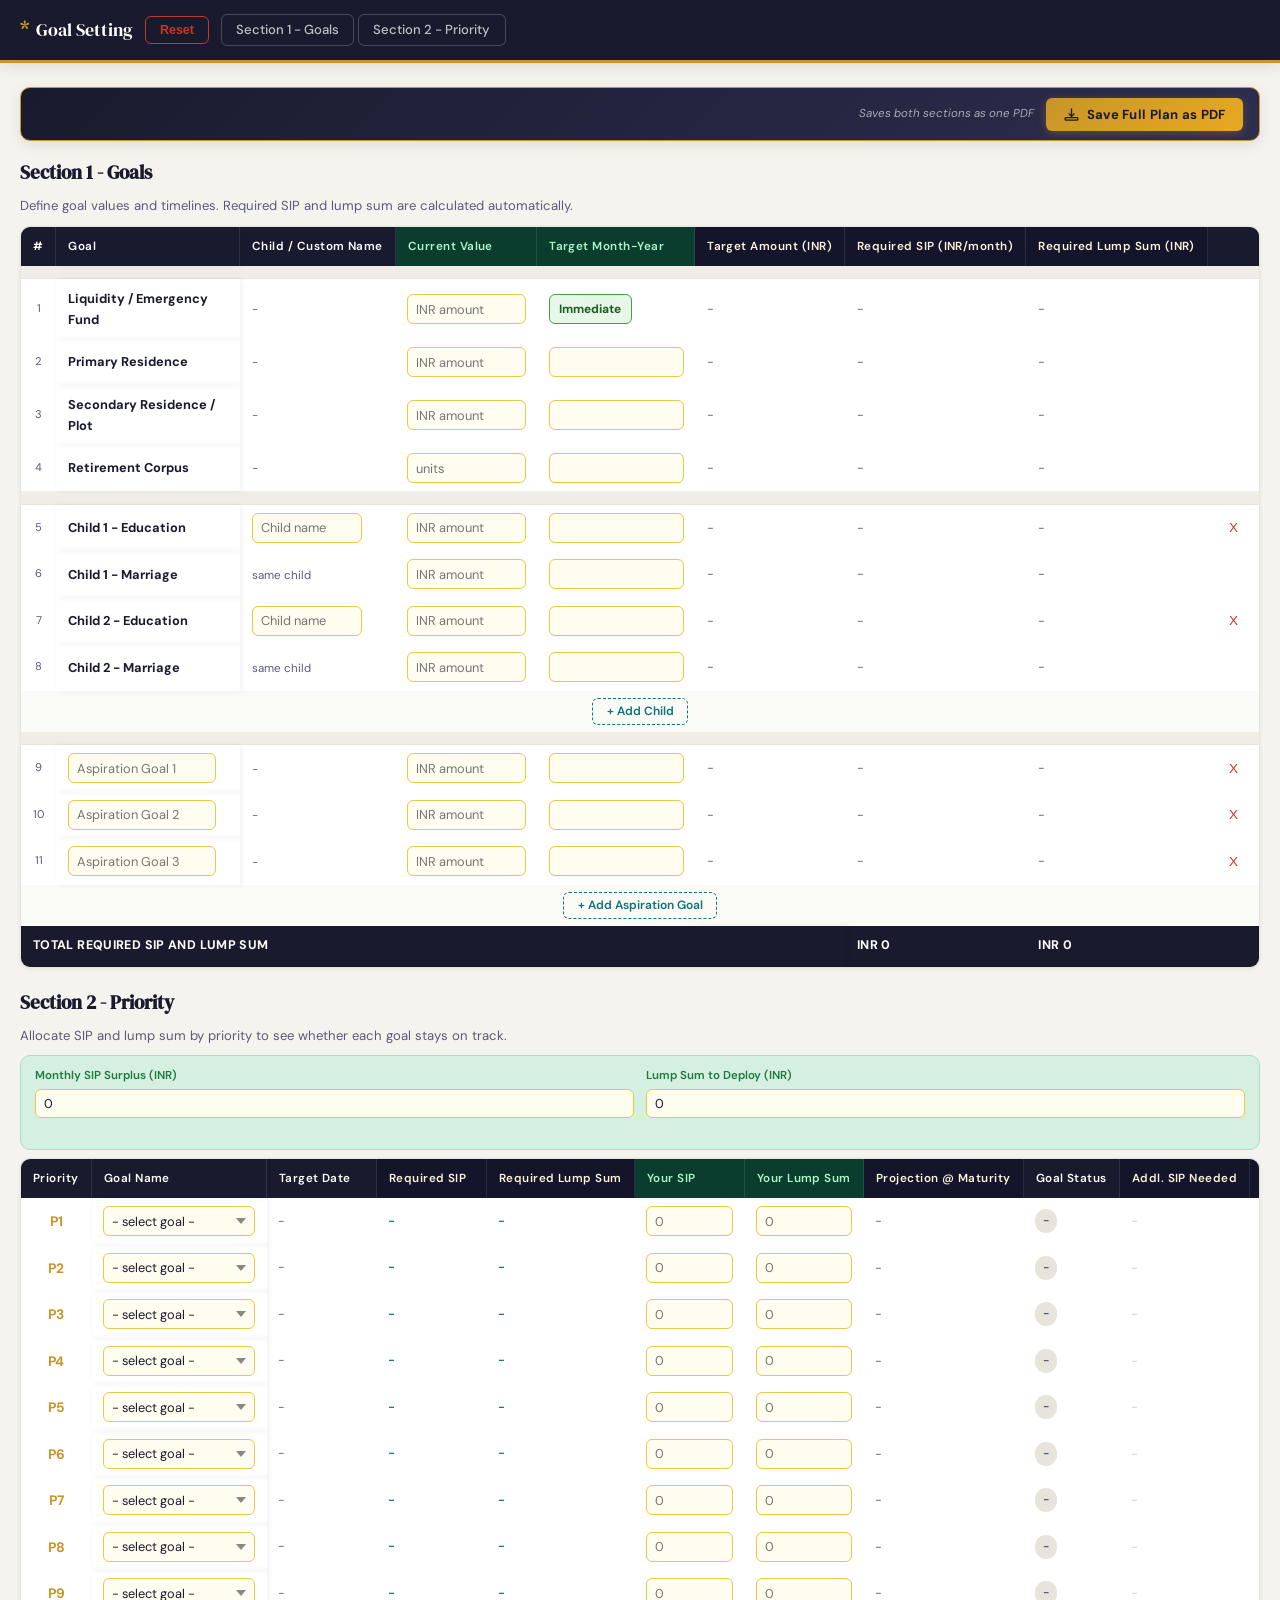
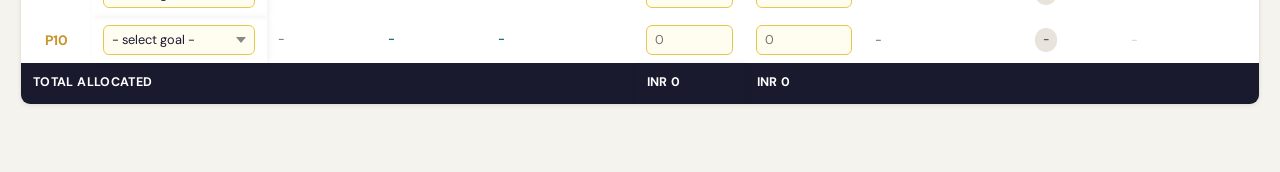
==== commit 6bd4c593: "fixed" ====
--- a/index.html
+++ b/index.html
@@ -705,78 +705,36 @@
         }
 
         /* =============================================
-           STICKY COLUMNS — Section 1 (Goals)
-           Only col 1 (#) and col 2 (Goal) are sticky.
-           All other columns scroll freely.
+           STICKY GOAL COLUMN — only the Goal name (2nd column)
            ============================================= */
-        .goals-tbl th:nth-child(1),
-        .goals-tbl td:nth-child(1) {
-            position: sticky;
-            left: 0;
-            z-index: 5;
-            background: inherit;
-        }
-        .goals-tbl thead th:nth-child(1) {
-            background: var(--ink);
-            z-index: 11;
-        }
-        .goals-tbl tbody tr:hover td:nth-child(1) { background: #fafaf7; }
-        .goals-tbl tbody td:nth-child(1)           { background: #fff; }
-        .goals-tbl .grp-row td:nth-child(1)        { background: #f0ede6; }
-        .goals-tbl tfoot td:nth-child(1)            { background: var(--ink); }
-
-        /* Goal Name column (2nd) — sticky, shadow to indicate freeze */
+        /* Section 1: keep only the Goal column sticky (2nd col). The index (#) column will scroll away.
+           This prevents multiple columns from occupying the left edge and keeps the Goal label fixed. */
         .goals-tbl th:nth-child(2),
         .goals-tbl td:nth-child(2) {
             position: sticky;
-            left: 28px;   /* width of #-column */
-            z-index: 5;
+            left: 0;
+            z-index: 6;
             background: inherit;
-            box-shadow: 2px 0 6px rgba(0,0,0,.10);
+            box-shadow: 2px 0 6px rgba(0,0,0,.06);
         }
         .goals-tbl thead th:nth-child(2) {
             background: var(--ink);
             z-index: 11;
         }
-        .goals-tbl tbody tr:hover td:nth-child(2) { background: #fafaf7; }
-        .goals-tbl tbody td:nth-child(2)           { background: #fff; }
-        .goals-tbl .grp-row td:nth-child(2)        { background: #f0ede6; }
-        .goals-tbl tfoot td:nth-child(2)            { background: var(--ink); }
-
-        /* =============================================
-           STICKY COLUMNS — Section 2 (Priority)
-           Only col 1 (Priority) and col 2 (Goal Name).
-           ============================================= */
-        .pri-tbl th:nth-child(1),
-        .pri-tbl td:nth-child(1) {
-            position: sticky;
-            left: 0;
-            z-index: 5;
-            background: inherit;
-        }
-        .pri-tbl thead th:nth-child(1) {
-            background: var(--ink);
-            z-index: 11;
-        }
-        .pri-tbl tbody tr:hover td:nth-child(1) { background: #fafaf7; }
-        .pri-tbl tbody td:nth-child(1)           { background: #fff; }
-        .pri-tbl tfoot td:nth-child(1)            { background: var(--ink); }
-
+
+        /* Section 2 (Priority): make only the Goal Name column sticky (2nd col) */
         .pri-tbl th:nth-child(2),
         .pri-tbl td:nth-child(2) {
             position: sticky;
-            left: 60px;   /* width of Priority column */
-            z-index: 5;
+            left: 0;
+            z-index: 6;
             background: inherit;
-            box-shadow: 2px 0 6px rgba(0,0,0,.10);
+            box-shadow: 2px 0 6px rgba(0,0,0,.06);
         }
         .pri-tbl thead th:nth-child(2) {
             background: var(--ink);
             z-index: 11;
         }
-        .pri-tbl tbody tr:hover td:nth-child(2) { background: #fafaf7; }
-        .pri-tbl tbody td:nth-child(2)           { background: #fff; }
-        .pri-tbl tfoot td:nth-child(2)            { background: var(--ink); }
 
         @media(max-width:1023px) {
             :root { --hdr-h: 56px }
@@ -833,18 +791,14 @@
             .pri-tbl  th, .pri-tbl  td {
                 padding: .35rem .32rem
             }
-            /* Remove sticky on small screens — mobile uses card view for section 2 */
+            /* On small screens: keep only the Goal Name (2nd col) sticky; let the index/priority column scroll away */
             .goals-tbl th:nth-child(1),
             .goals-tbl td:nth-child(1),
-            .goals-tbl th:nth-child(2),
-            .goals-tbl td:nth-child(2),
             .pri-tbl  th:nth-child(1),
-            .pri-tbl  td:nth-child(1),
-            .pri-tbl  th:nth-child(2),
-            .pri-tbl  td:nth-child(2) {
+            .pri-tbl  td:nth-child(1) {
                 position: static !important;
                 left: auto !important;
-                box-shadow: none !important
+                box-shadow: none !important;
             }
             .scroll-hint { display: block }
             table        { font-size: .74rem }
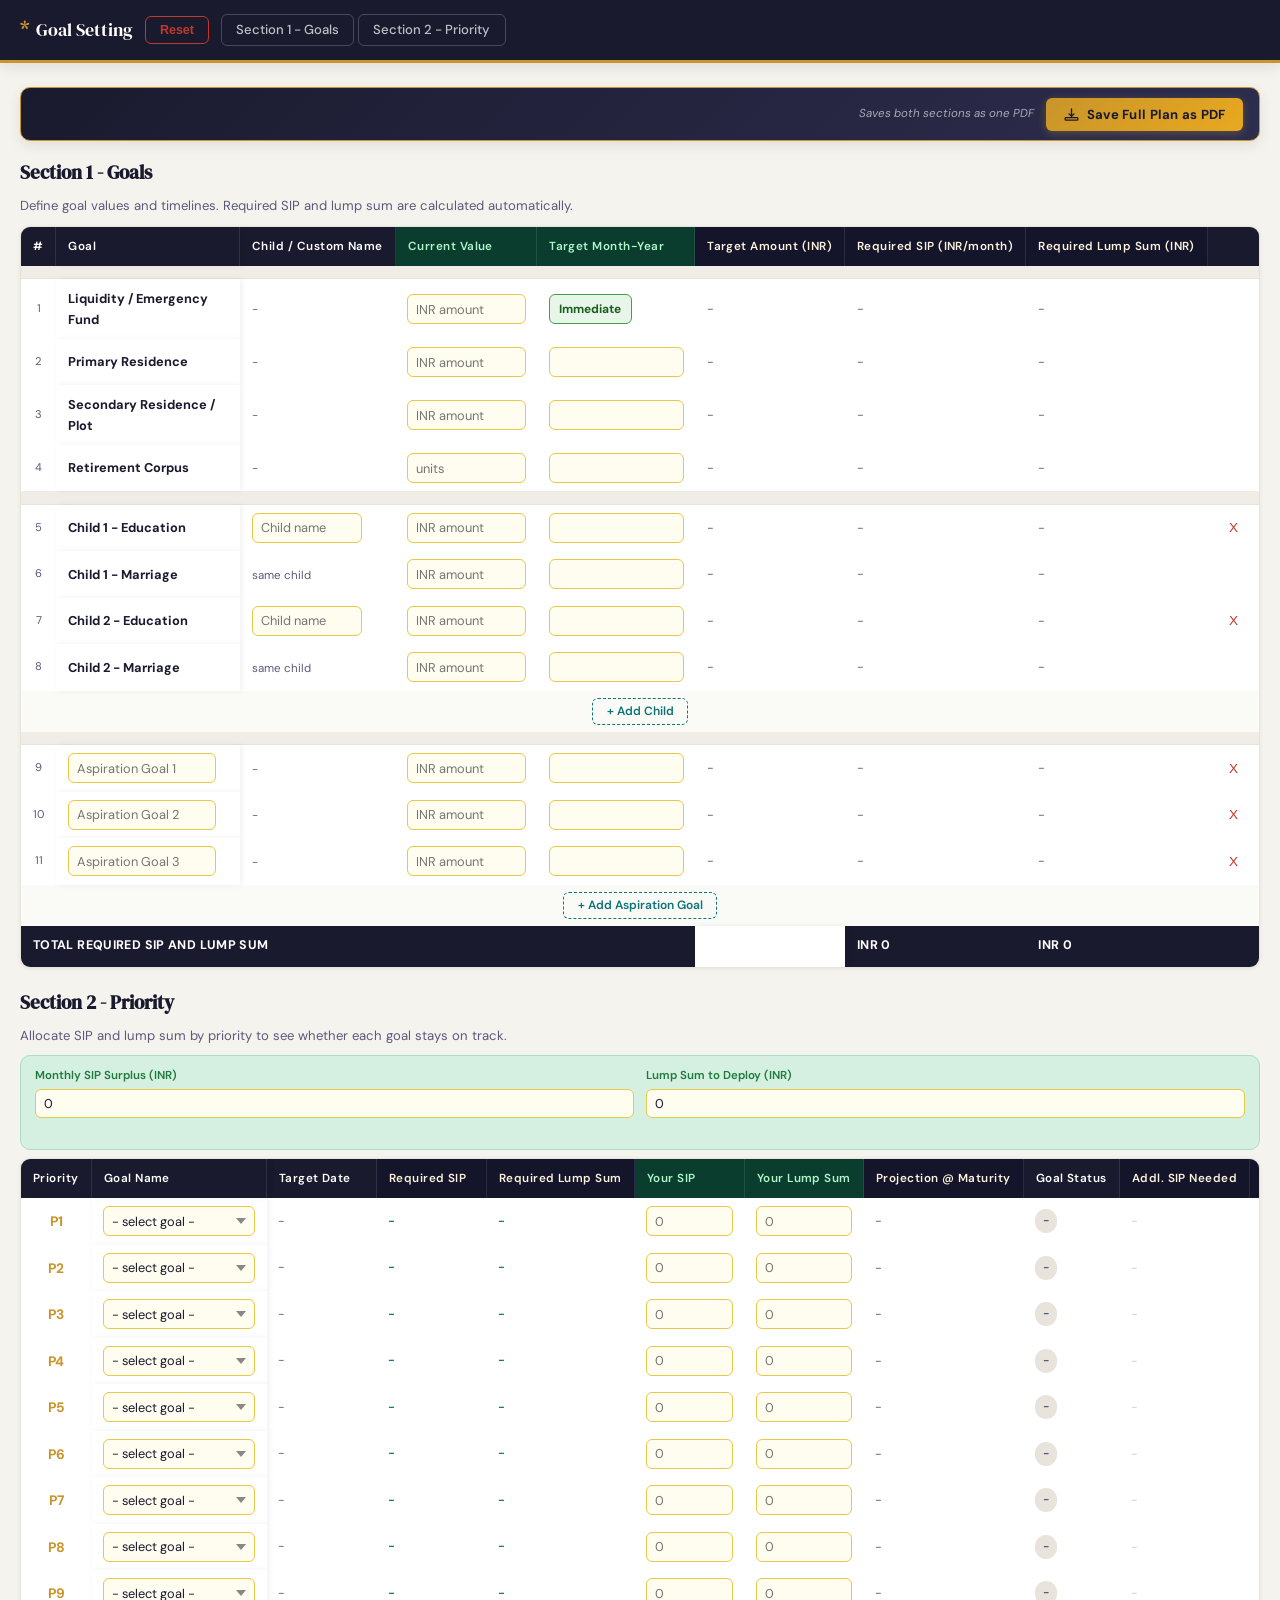
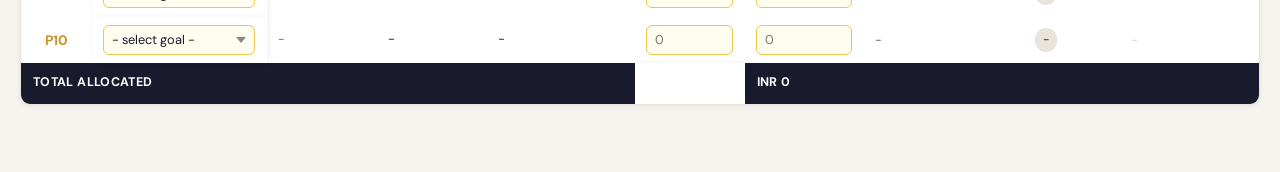
==== commit 11acbc82: "fixed background" ====
--- a/index.html
+++ b/index.html
@@ -714,7 +714,7 @@
             position: sticky;
             left: 0;
             z-index: 6;
-            background: inherit;
+            background: #ffffff; /* opaque background to prevent visual bleed */
             box-shadow: 2px 0 6px rgba(0,0,0,.06);
         }
         .goals-tbl thead th:nth-child(2) {
@@ -728,7 +728,7 @@
             position: sticky;
             left: 0;
             z-index: 6;
-            background: inherit;
+            background: #ffffff; /* opaque background to prevent visual bleed */
             box-shadow: 2px 0 6px rgba(0,0,0,.06);
         }
         .pri-tbl thead th:nth-child(2) {
